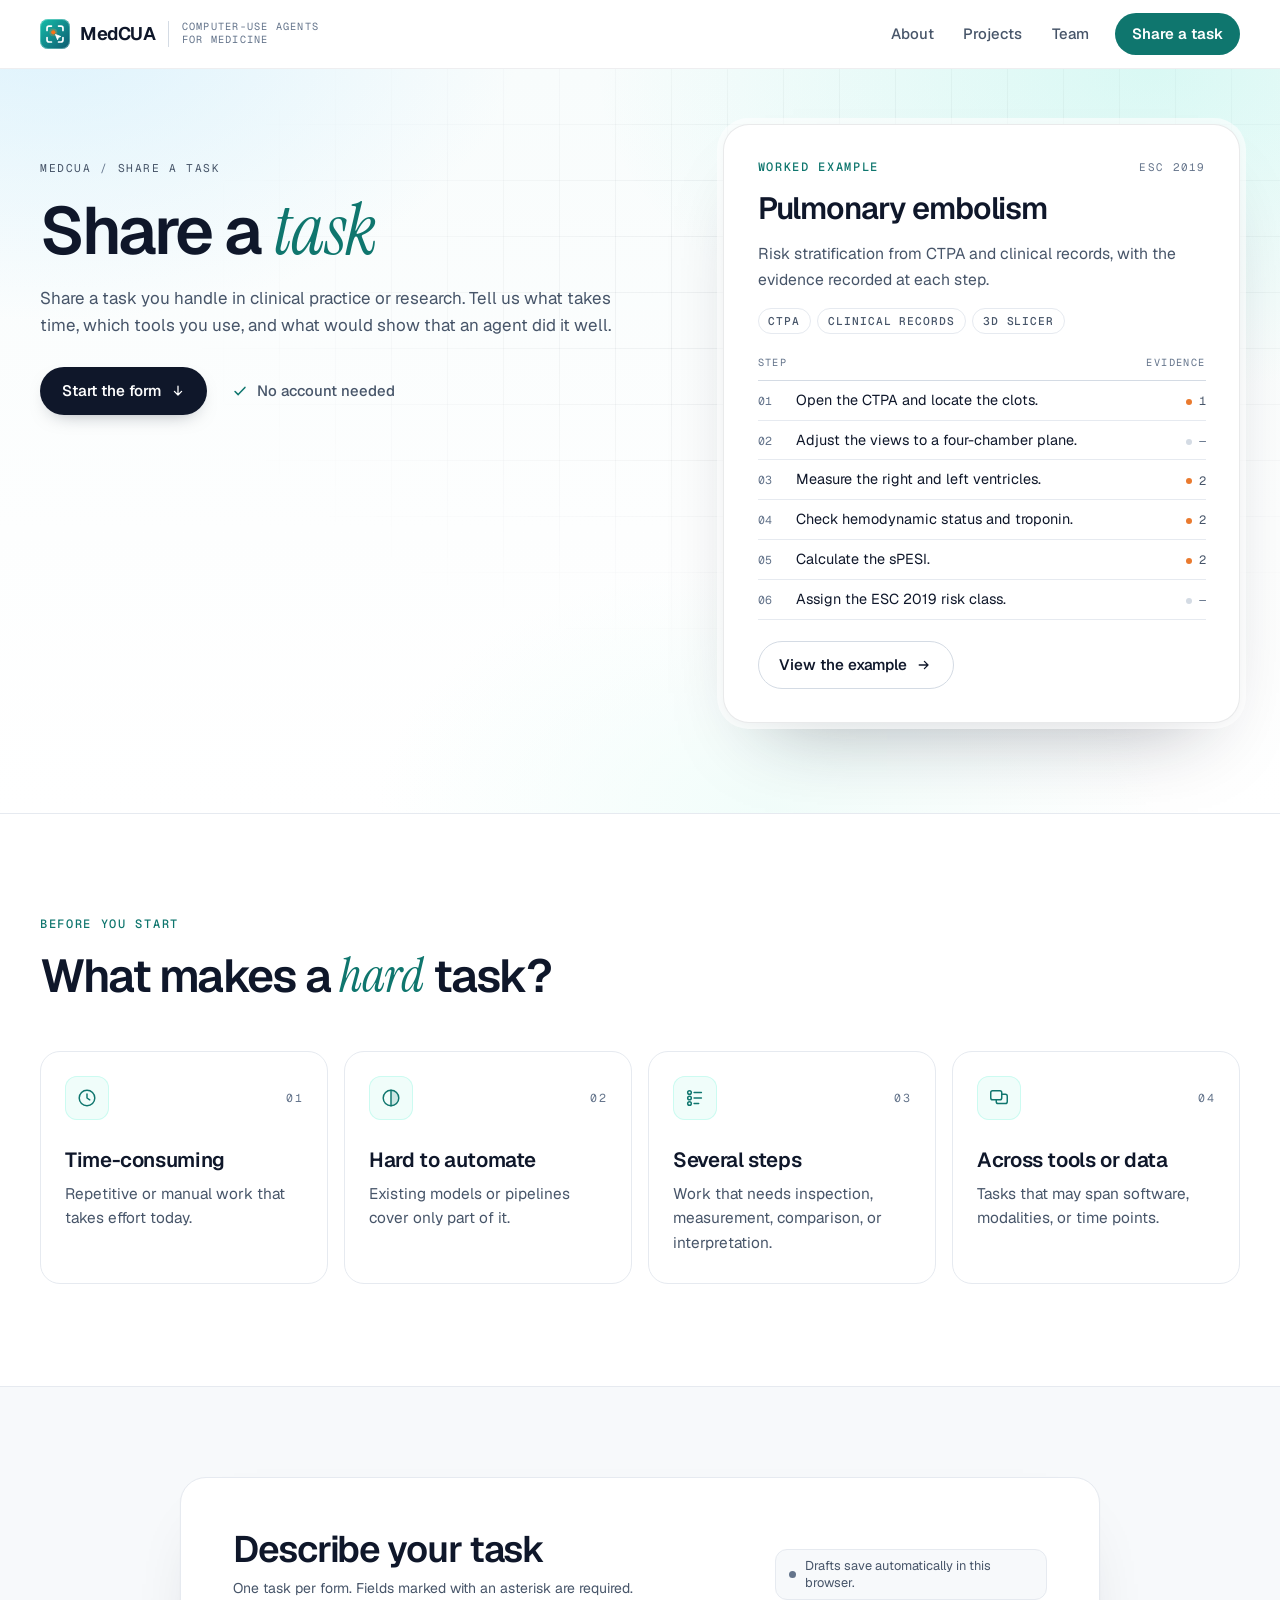
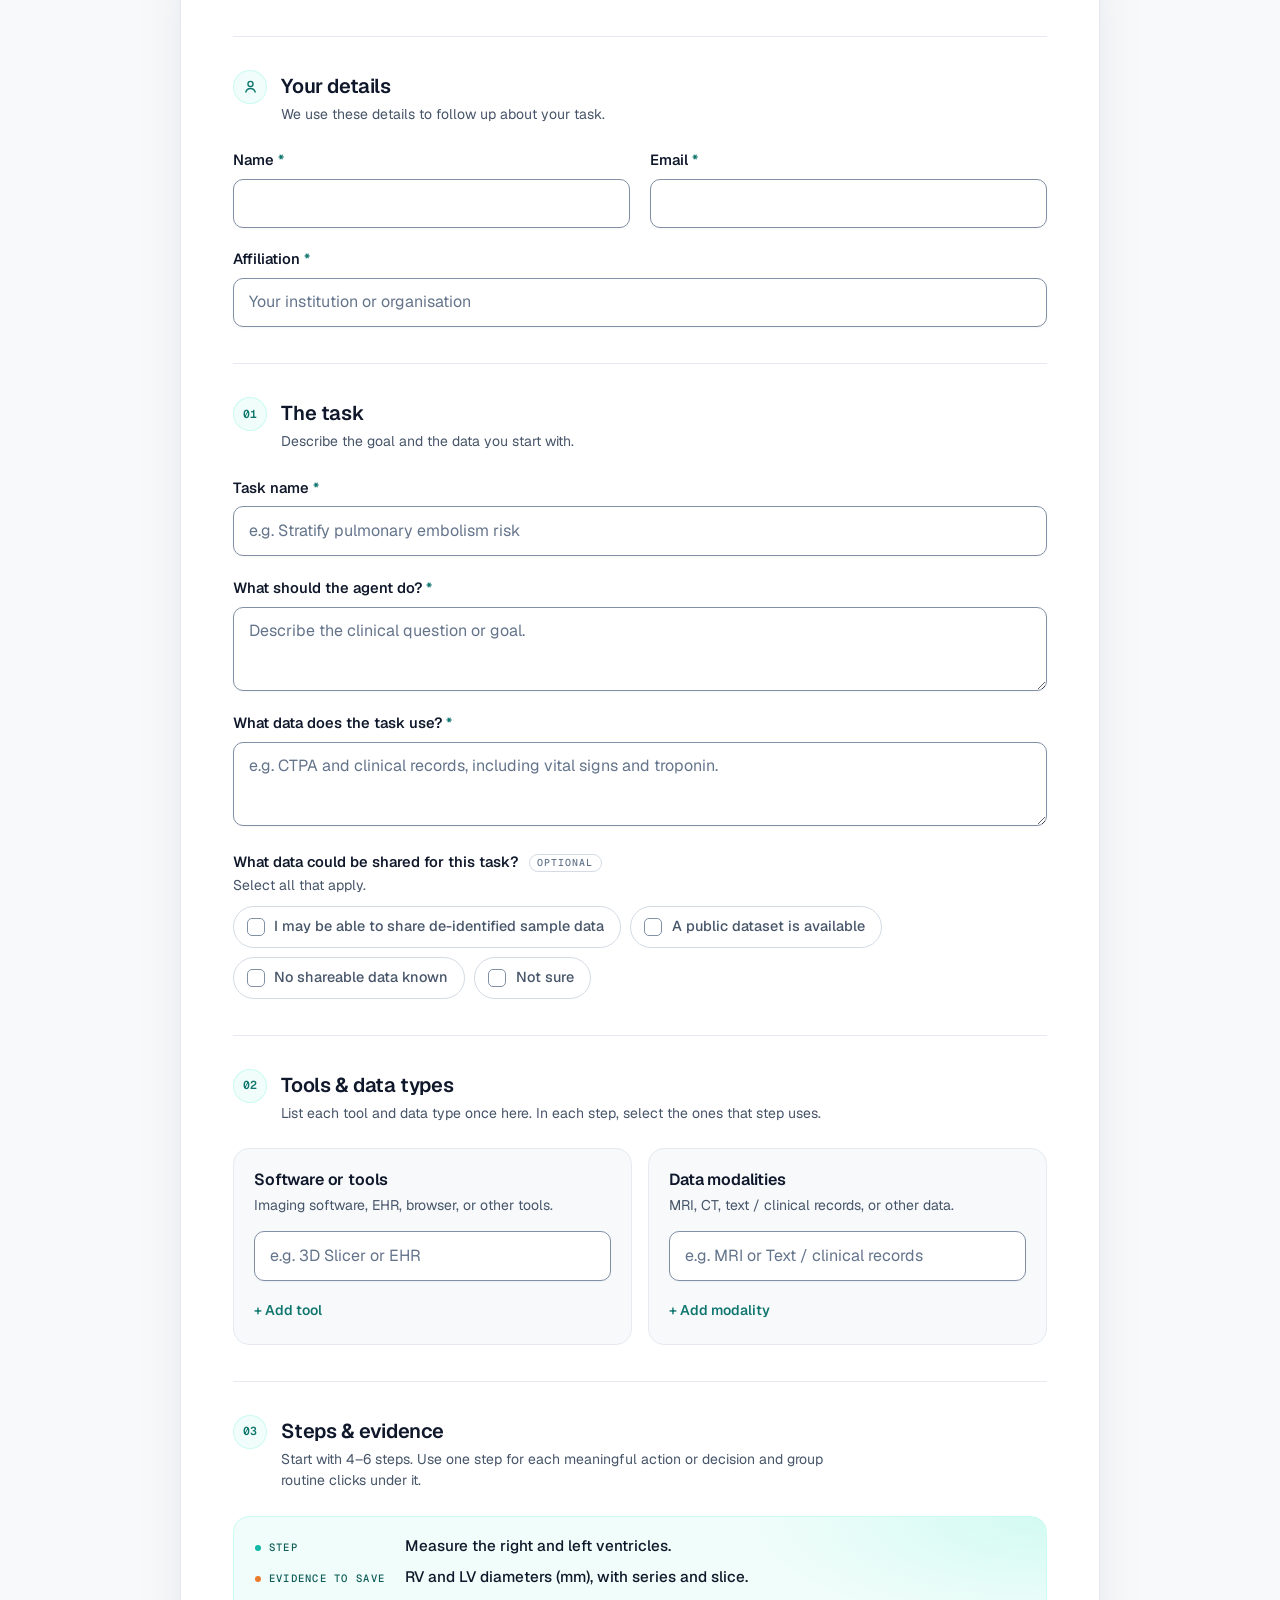
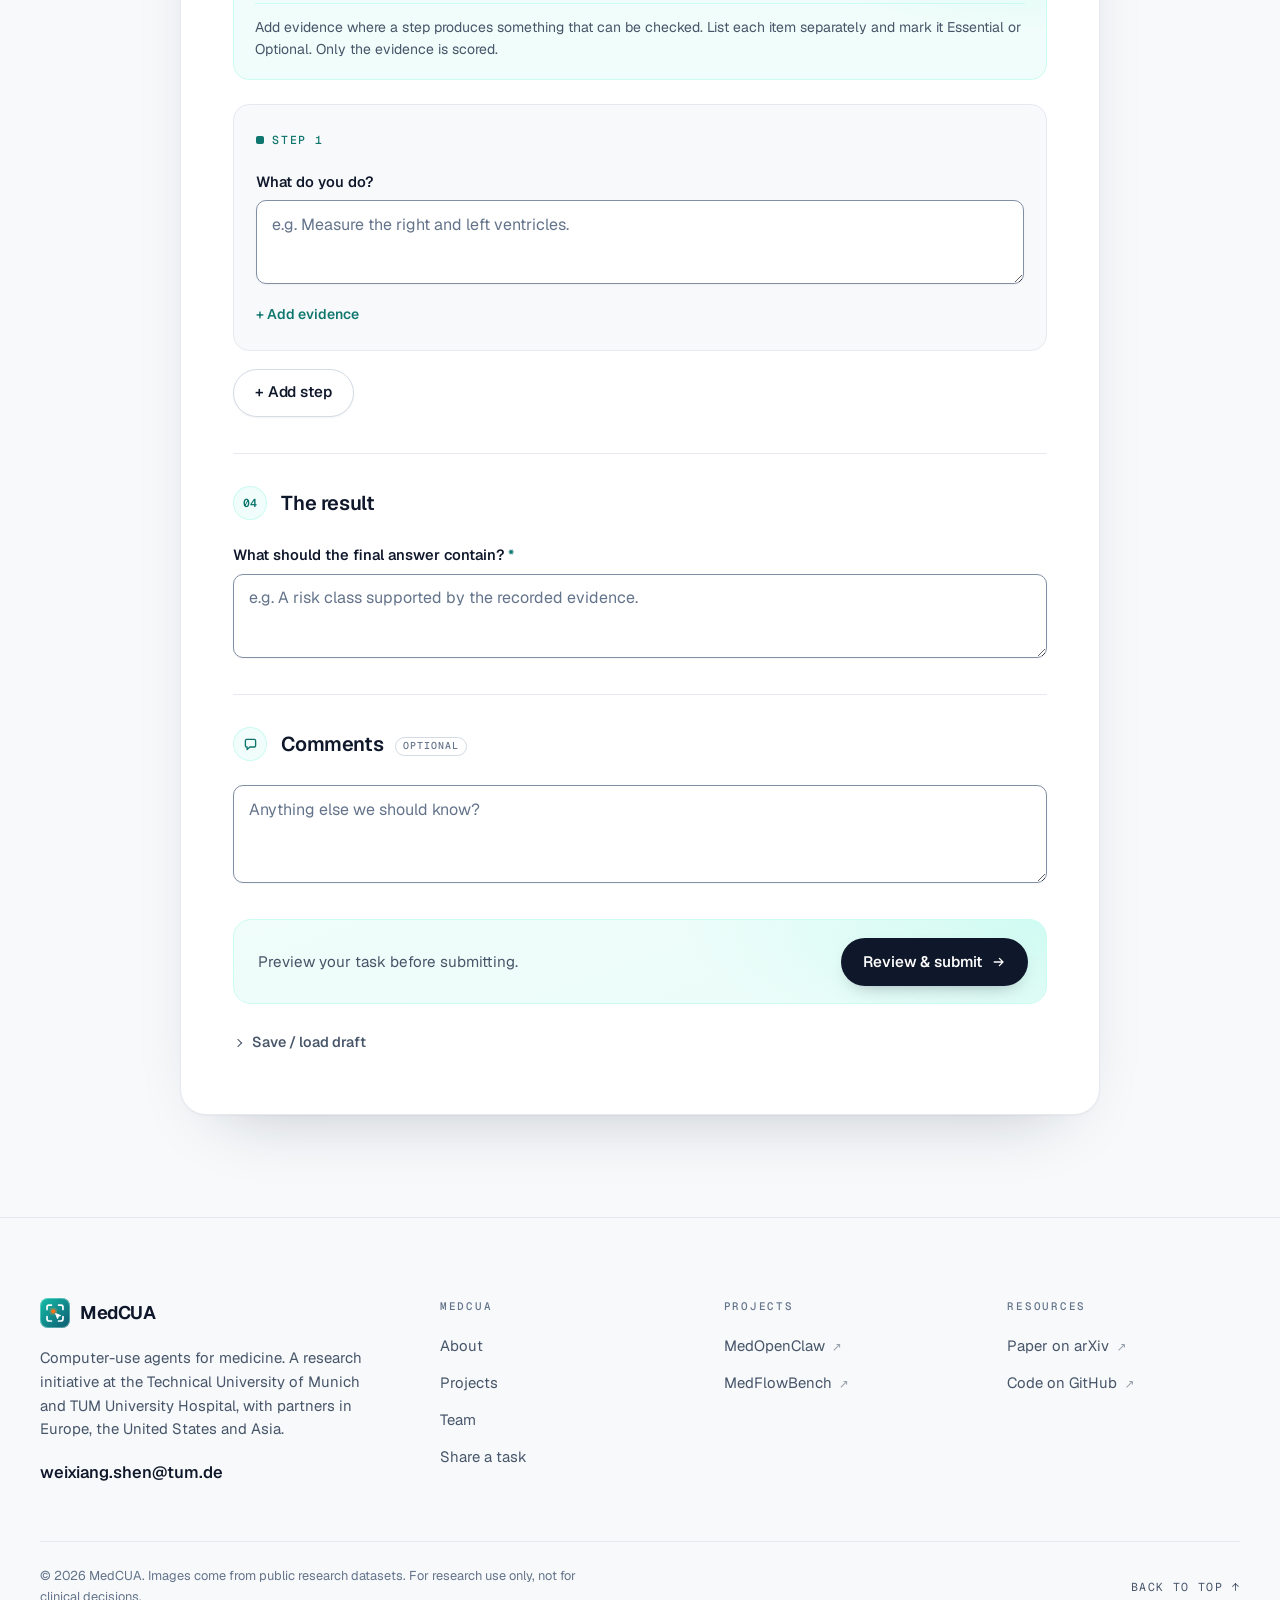
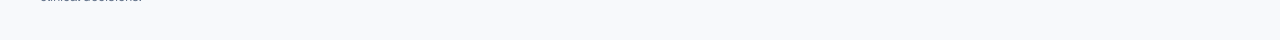
==== contribute/index.html @ 6ef6053a "Ask what makes a hard task on the share page Co-Authored-By: Claude Opus 5.5 <noreply@anthropic.com>" ====
<!doctype html>
<html lang="en">
<head>
  <meta charset="utf-8">
  <meta name="viewport" content="width=device-width, initial-scale=1, viewport-fit=cover">
  <title>Share a task · MedCUA</title>
  <meta name="description" content="Share a clinical or research task with MedCUA.">
  <meta name="theme-color" content="#ffffff">
  <link rel="canonical" href="https://jakobshen.github.io/MedCUA/contribute/">
  <meta property="og:type" content="website">
  <meta property="og:site_name" content="MedCUA">
  <meta property="og:title" content="Share a task · MedCUA">
  <meta property="og:description" content="Share a clinical or research task with MedCUA.">
  <meta property="og:url" content="https://jakobshen.github.io/MedCUA/contribute/">
  <meta property="og:image" content="https://jakobshen.github.io/MedCUA/assets/og-image.png">
  <meta property="og:image:width" content="1200">
  <meta property="og:image:height" content="630">
  <meta name="twitter:card" content="summary_large_image">
  <link rel="icon" href="../assets/mark.svg" type="image/svg+xml">
  <link rel="apple-touch-icon" href="../assets/apple-touch-icon.png">
  <link rel="preload" href="../assets/fonts/geist.woff2" as="font" type="font/woff2" crossorigin>
  <link rel="stylesheet" href="../site.css?v=9">
  <link rel="stylesheet" href="style.css?v=7">
  <script>document.documentElement.classList.add('js')</script>
  <script src="../site.js?v=9" defer></script>
</head>
<body class="page-contribute">
  <a class="skip-link" href="#main">Skip to content</a>

  <header class="site-header" data-header>
    <div class="shell header-inner">
      <a class="brand" href="../" aria-label="MedCUA home">
        <img class="brand-mark" src="../assets/mark.svg" width="30" height="30" alt="">
        <span class="brand-name">MedCUA</span>
        <span class="brand-sub">Computer-use agents<br>for medicine</span>
      </a>
      <button class="nav-toggle" type="button" aria-expanded="false" aria-controls="site-nav"><span class="nav-toggle-icon" aria-hidden="true"></span>Menu</button>
      <nav class="nav" id="site-nav" aria-label="Primary">
        <a href="../#about">About</a>
        <a href="../projects/">Projects</a>
        <a href="../team/">Team</a>
        <a class="nav-cta" href="../contribute/" aria-current="page">Share a task</a>
      </nav>
    </div>
  </header>

  <main id="main">
    <!-- Hero with the worked example -->
    <section class="page-hero" aria-labelledby="page-title">
      <div class="page-hero-bg" aria-hidden="true"></div>
      <div class="shell contribute-hero">
        <div class="page-hero-inner">
          <p class="crumbs"><a href="../">MedCUA</a><span aria-hidden="true">/</span><span>Share a task</span></p>
          <h1 class="page-title" id="page-title">Share a <em>task</em></h1>
          <p class="lead">Share a task you handle in clinical practice or research. Tell us what takes time, which tools you use, and what would show that an agent did it well.</p>
          <div class="hero-cta">
            <a class="btn btn-primary btn-down" href="#task-form">Start the form <svg viewBox="0 0 20 20" fill="none" stroke="currentColor" stroke-width="1.6" stroke-linecap="round" stroke-linejoin="round" aria-hidden="true"><path d="M10 4v11M5.5 10.5 10 15l4.5-4.5"/></svg></a>
            <p class="hero-note"><svg viewBox="0 0 20 20" fill="none" stroke="currentColor" stroke-width="1.7" stroke-linecap="round" stroke-linejoin="round" aria-hidden="true"><path d="m4.5 10.5 3.5 3.5 7.5-8"/></svg>No account needed</p>
          </div>
        </div>

        <aside class="example-bar" aria-labelledby="worked-example-heading">
          <div class="example-bar-head">
            <p class="eyebrow">Worked example</p>
            <p class="example-bar-meta">ESC 2019</p>
          </div>
          <h2 id="worked-example-heading" class="example-bar-title">Pulmonary embolism</h2>
          <p class="example-bar-copy">Risk stratification from CTPA and clinical records, with the evidence recorded at each step.</p>
          <ul class="tag-row" aria-label="Data and tools"><li class="chip">CTPA</li><li class="chip">Clinical records</li><li class="chip">3D Slicer</li></ul>
          <div class="example-preview">
            <p class="example-preview-head" aria-hidden="true"><span>Step</span><span>Evidence</span></p>
            <ol aria-label="Steps in the worked example">
              <li><span class="n" aria-hidden="true">01</span><span class="t">Open the CTPA and locate the clots.</span><span class="e"><span class="sr-only">Evidence items:</span> 1</span></li>
              <li><span class="n" aria-hidden="true">02</span><span class="t">Adjust the views to a four-chamber plane.</span><span class="e is-none"><span class="sr-only">Evidence items: none</span><span aria-hidden="true">—</span></span></li>
              <li><span class="n" aria-hidden="true">03</span><span class="t">Measure the right and left ventricles.</span><span class="e"><span class="sr-only">Evidence items:</span> 2</span></li>
              <li><span class="n" aria-hidden="true">04</span><span class="t">Check hemodynamic status and troponin.</span><span class="e"><span class="sr-only">Evidence items:</span> 2</span></li>
              <li><span class="n" aria-hidden="true">05</span><span class="t">Calculate the sPESI.</span><span class="e"><span class="sr-only">Evidence items:</span> 2</span></li>
              <li><span class="n" aria-hidden="true">06</span><span class="t">Assign the ESC 2019 risk class.</span><span class="e is-none"><span class="sr-only">Evidence items: none</span><span aria-hidden="true">—</span></span></li>
            </ol>
          </div>
          <button class="btn btn-ghost example-open" type="button" data-example="pulmonaryEmbolism" aria-haspopup="dialog" aria-controls="example-dialog">View the example <svg viewBox="0 0 20 20" fill="none" stroke="currentColor" stroke-width="1.6" stroke-linecap="round" stroke-linejoin="round" aria-hidden="true"><path d="M4 10h11M10.5 5.5 15 10l-4.5 4.5"/></svg></button>
          <p id="example-status" class="small status-message" role="status"></p>
        </aside>
      </div>
    </section>

    <!-- What makes a hard task -->
    <section class="section criteria-section" aria-labelledby="task-criteria-heading">
      <div class="shell">
        <div class="section-head">
          <p class="eyebrow" data-reveal>Before you start</p>
          <h2 class="h2" id="task-criteria-heading" data-reveal>What makes a <em>hard</em> task?</h2>
        </div>
        <ul class="criteria">
          <li class="criterion" data-reveal style="--d:0">
            <div class="criterion-top">
              <span class="criterion-icon" aria-hidden="true"><svg viewBox="0 0 24 24" fill="none" stroke="currentColor" stroke-width="1.6" stroke-linecap="round" stroke-linejoin="round"><circle cx="12" cy="12" r="8.5"/><path d="M12 7.5V12l3 2"/></svg></span>
              <span class="num" aria-hidden="true">01</span>
            </div>
            <h3 class="h3">Time-consuming</h3>
            <p>Repetitive or manual work that takes effort today.</p>
          </li>
          <li class="criterion" data-reveal style="--d:1">
            <div class="criterion-top">
              <span class="criterion-icon" aria-hidden="true"><svg viewBox="0 0 24 24" fill="none" stroke="currentColor" stroke-width="1.6" stroke-linecap="round" stroke-linejoin="round"><path d="M12 3.5a8.5 8.5 0 0 1 0 17z" fill="currentColor" fill-opacity=".16" stroke="none"/><circle cx="12" cy="12" r="8.5"/><path d="M12 3.5v17"/></svg></span>
              <span class="num" aria-hidden="true">02</span>
            </div>
            <h3 class="h3">Hard to automate</h3>
            <p>Existing models or pipelines cover only part of it.</p>
          </li>
          <li class="criterion" data-reveal style="--d:2">
            <div class="criterion-top">
              <span class="criterion-icon" aria-hidden="true"><svg viewBox="0 0 24 24" fill="none" stroke="currentColor" stroke-width="1.6" stroke-linecap="round" stroke-linejoin="round"><circle cx="6" cy="6" r="2"/><circle cx="6" cy="12" r="2"/><circle cx="6" cy="18" r="2"/><path d="M11 6h8M11 12h8M11 18h5"/></svg></span>
              <span class="num" aria-hidden="true">03</span>
            </div>
            <h3 class="h3">Several steps</h3>
            <p>Work that needs inspection, measurement, comparison, or interpretation.</p>
          </li>
          <li class="criterion" data-reveal style="--d:3">
            <div class="criterion-top">
              <span class="criterion-icon" aria-hidden="true"><svg viewBox="0 0 24 24" fill="none" stroke="currentColor" stroke-width="1.6" stroke-linecap="round" stroke-linejoin="round"><rect x="3" y="4" width="12" height="10" rx="2"/><path d="M9 14v2a2 2 0 0 0 2 2h8a2 2 0 0 0 2-2v-6a2 2 0 0 0-2-2h-4"/></svg></span>
              <span class="num" aria-hidden="true">04</span>
            </div>
            <h3 class="h3">Across tools or data</h3>
            <p>Tasks that may span software, modalities, or time points.</p>
          </li>
        </ul>
      </div>
    </section>

    <!-- Task form -->
    <div class="section section--tint form-area">
      <div class="collection-shell">
        <div id="submission-result" class="submission-result" hidden role="status"></div>
        <form id="task-form" aria-labelledby="form-heading">
          <div class="form-intro">
            <div>
              <h2 id="form-heading">Describe your task</h2>
              <p class="small muted">One task per form. Fields marked with an asterisk are required.</p>
            </div>
            <p id="save-status" class="small muted draft-status" role="status">Drafts save automatically in this browser.</p>
          </div>
          <noscript><p class="form-alert">Please enable JavaScript to add steps and evidence, save a draft, and prepare your submission, or email your task to <a class="text-link" href="mailto:weixiang.shen@tum.de">weixiang.shen@tum.de</a>.</p></noscript>

          <section class="form-section" aria-labelledby="contributor-heading">
            <div class="section-title"><span class="section-number section-icon" aria-hidden="true"><svg viewBox="0 0 20 20" fill="none" stroke="currentColor" stroke-width="1.6" stroke-linecap="round" stroke-linejoin="round"><circle cx="10" cy="7" r="3"/><path d="M4.5 16.5c.8-2.7 3-4.2 5.5-4.2s4.7 1.5 5.5 4.2"/></svg></span><div><h2 id="contributor-heading">Your details</h2><p class="small muted">We use these details to follow up about your task.</p></div></div>
            <div class="contact-grid contributor-grid">
              <label class="field"><span>Name <span class="required-marker" aria-hidden="true">*</span></span><input name="contactName" required autocomplete="name"></label>
              <label class="field"><span>Email <span class="required-marker" aria-hidden="true">*</span></span><input name="email" type="email" required autocomplete="email"></label>
              <label class="field affiliation-field"><span>Affiliation <span class="required-marker" aria-hidden="true">*</span></span><input name="affiliation" required autocomplete="organization" placeholder="Your institution or organisation"></label>
            </div>
          </section>
          <div hidden aria-hidden="true"><label>Website<input name="website" tabindex="-1" autocomplete="off"></label></div>

          <section class="form-section" aria-labelledby="task-heading">
            <div class="section-title"><span class="section-number" aria-hidden="true">01</span><div><h2 id="task-heading">The task</h2><p class="small muted">Describe the goal and the data you start with.</p></div></div>
            <div class="field-stack">
              <label class="field"><span>Task name <span class="required-marker" aria-hidden="true">*</span></span><input name="taskName" required autocomplete="off" placeholder="e.g. Stratify pulmonary embolism risk"></label>
              <label class="field"><span>What should the agent do? <span class="required-marker" aria-hidden="true">*</span></span><textarea name="goal" required rows="2" placeholder="Describe the clinical question or goal."></textarea></label>
              <label class="field"><span>What data does the task use? <span class="required-marker" aria-hidden="true">*</span></span><textarea name="dataDescription" required rows="2" placeholder="e.g. CTPA and clinical records, including vital signs and troponin."></textarea></label>
              <fieldset class="data-availability" aria-describedby="data-availability-hint">
                <legend>What data could be shared for this task? <span class="optional">optional</span></legend>
                <p id="data-availability-hint" class="small muted">Select all that apply.</p>
                <div id="data-availability-options" class="choice-list"></div>
                <p id="data-sharing-note" class="small muted" hidden>We can follow up about how to share it. Please leave patient details out of this form.</p>
                <label class="field" id="public-dataset-field" hidden><span>Public dataset URL <span class="required-marker" aria-hidden="true">*</span></span><input name="publicDatasetUrl" type="url" placeholder="https://…" autocomplete="off" disabled></label>
              </fieldset>
            </div>
          </section>

          <section class="form-section" aria-labelledby="tools-heading">
            <div class="section-title"><span class="section-number" aria-hidden="true">02</span><div><h2 id="tools-heading">Tools &amp; data types</h2><p class="small muted">List each tool and data type once here. In each step, select the ones that step uses.</p></div></div>
            <div class="setup-grid">
              <div class="setup-column"><h3>Software or tools</h3><p class="small muted">Imaging software, EHR, browser, or other tools.</p><div id="tools-list" class="item-list"></div><button type="button" class="button-text add-control" data-action="add-tool">+ Add tool</button></div>
              <div class="setup-column"><h3>Data modalities</h3><p class="small muted">MRI, CT, text / clinical records, or other data.</p><div id="modalities-list" class="item-list"></div><button type="button" class="button-text add-control" data-action="add-modality">+ Add modality</button></div>
            </div>
          </section>

          <section class="form-section" aria-labelledby="steps-heading">
            <div class="section-title"><span class="section-number" aria-hidden="true">03</span><div><h2 id="steps-heading">Steps &amp; evidence</h2><p class="small muted">Start with 4–6 steps. Use one step for each meaningful action or decision and group routine clicks under it.</p></div></div>
            <div class="evidence-guide">
              <dl><dt>Step</dt><dd>Measure the right and left ventricles.</dd><dt>Evidence to save</dt><dd>RV and LV diameters (mm), with series and slice.</dd></dl>
              <p class="small muted">Add evidence where a step produces something that can be checked. List each item separately and mark it Essential or Optional. Only the evidence is scored.</p>
            </div>
            <div id="steps-list" class="step-list"></div>
            <button type="button" class="button button-secondary add-step" data-action="add-step">+ Add step</button>
          </section>

          <section class="form-section" aria-labelledby="result-heading">
            <div class="section-title"><span class="section-number" aria-hidden="true">04</span><div><h2 id="result-heading">The result</h2></div></div>
            <div class="field-stack">
              <label class="field"><span>What should the final answer contain? <span class="required-marker" aria-hidden="true">*</span></span><textarea name="expectedResult" required rows="2" placeholder="e.g. A risk class supported by the recorded evidence."></textarea></label>
            </div>
          </section>

          <section class="form-section" aria-labelledby="comments-heading">
            <div class="section-title"><span class="section-number section-icon" aria-hidden="true"><svg viewBox="0 0 20 20" fill="none" stroke="currentColor" stroke-width="1.6" stroke-linecap="round" stroke-linejoin="round"><path d="M5.5 4h9A1.5 1.5 0 0 1 16 5.5v6a1.5 1.5 0 0 1-1.5 1.5H9.2L6 15.8V13h-.5A1.5 1.5 0 0 1 4 11.5v-6A1.5 1.5 0 0 1 5.5 4z"/></svg></span><div><h2 id="comments-heading">Comments <span class="optional">optional</span></h2></div></div>
            <div class="field"><textarea name="comments" aria-labelledby="comments-heading" rows="3" placeholder="Anything else we should know?"></textarea></div>
          </section>

          <div class="form-finish">
            <p class="small muted">Preview your task before submitting.</p>
            <button id="review-button" class="button" type="submit">Review &amp; submit <svg viewBox="0 0 20 20" fill="none" stroke="currentColor" stroke-width="1.6" stroke-linecap="round" stroke-linejoin="round" aria-hidden="true"><path d="M4 10h11M10.5 5.5 15 10l-4.5 4.5"/></svg></button>
          </div>
          <p id="form-status" class="small status-message" role="status" aria-live="polite"></p>
          <details class="draft-tools"><summary>Save / load draft</summary><div class="draft-actions"><button type="button" class="button button-secondary button-compact" data-action="download-json">Download draft</button><button type="button" class="button button-secondary button-compact" data-action="import-draft">Load draft</button><button type="button" class="button button-secondary button-compact" data-action="copy-summary">Copy summary</button><button type="button" class="button button-secondary button-compact" data-action="print">Print / save PDF</button><input type="file" id="draft-file" accept="application/json,.json" hidden></div><p class="small muted">Downloads include your task, steps, evidence and the Essential or Optional mark on each evidence item.</p></details>
        </form>
      </div>
    </div>
  </main>

  <dialog id="example-dialog" aria-labelledby="example-dialog-title"><div id="example-content"></div></dialog>
  <dialog id="review-dialog" aria-labelledby="review-title">
    <div class="review-heading"><div><p class="eyebrow">Your submission</p><h2 id="review-title">Review your task</h2></div><button type="button" class="button-text close-dialog" data-action="close-review" aria-label="Close review">×</button></div>
    <div id="review-content"></div>
    <div class="review-actions"><button id="submit-task" class="button" type="button">Submit task</button><a id="send-email" class="button button-secondary" href="mailto:weixiang.shen@tum.de">Send by email instead</a><button id="review-copy" type="button" class="button button-secondary">Copy summary</button><button id="review-download" type="button" class="button button-secondary">Download draft</button></div>
    <p id="delivery-note" class="small muted">Your task will be sent to the MedCUA team at <a class="text-link" href="mailto:weixiang.shen@tum.de">weixiang.shen@tum.de</a>.</p>
    <p id="privacy-note" class="small muted">Describe the task without including patient-identifiable information. Submissions are delivered through <a class="text-link" href="https://formspree.io/" target="_blank" rel="noopener noreferrer">Formspree</a>.</p>
    <p id="send-status" class="small status-message" role="status" aria-live="polite"></p>
  </dialog>

  <footer class="site-footer">
    <div class="shell footer-top">
      <div class="footer-brand">
        <a class="brand" href="../" aria-label="MedCUA home"><img class="brand-mark" src="../assets/mark.svg" width="30" height="30" alt=""><span class="brand-name">MedCUA</span></a>
        <p>Computer-use agents for medicine. A research initiative at the Technical University of Munich and TUM University Hospital, with partners in Europe, the United States and Asia.</p>
        <a class="footer-mail" href="mailto:weixiang.shen@tum.de">weixiang.shen@tum.de</a>
      </div>
      <nav class="footer-col" aria-labelledby="f-initiative">
        <h2 id="f-initiative">MedCUA</h2>
        <ul>
          <li><a href="../#about">About</a></li>
          <li><a href="../projects/">Projects</a></li>
          <li><a href="../team/">Team</a></li>
          <li><a href="../contribute/">Share a task</a></li>
        </ul>
      </nav>
      <nav class="footer-col" aria-labelledby="f-projects">
        <h2 id="f-projects">Projects</h2>
        <ul>
          <li><a href="https://jakobshen.github.io/MedOpenClaw/">MedOpenClaw <span class="ext" aria-hidden="true">↗</span></a></li>
          <li><a href="https://jakobshen.github.io/MedOpenClaw/medflowbench/">MedFlowBench <span class="ext" aria-hidden="true">↗</span></a></li>
        </ul>
      </nav>
      <nav class="footer-col" aria-labelledby="f-resources">
        <h2 id="f-resources">Resources</h2>
        <ul>
          <li><a href="https://arxiv.org/abs/2603.24649">Paper on arXiv <span class="ext" aria-hidden="true">↗</span></a></li>
          <li><a href="https://github.com/jakobshen/MedOpenClaw">Code on GitHub <span class="ext" aria-hidden="true">↗</span></a></li>
        </ul>
      </nav>
    </div>
    <div class="shell footer-bottom">
      <p>© <span data-year>2026</span> MedCUA. Images come from public research datasets. For research use only, not for clinical decisions.</p>
      <a class="to-top" href="#main">Back to top <span aria-hidden="true">↑</span></a>
    </div>
  </footer>
  <script type="module" src="./form.js?v=4"></script>
</body>
</html>
---- site.css ----
/* ==========================================================================
   MedCUA — design system (light)
   Self-hosted type: Geist, Geist Mono, Instrument Serif (SIL OFL 1.1).
   Palette: neutral slate ink on white, a fresh teal accent (--accent-*),
   and an orange "evidence" signal. The --navy-* and --blue-* names are
   legacy aliases of the ink and accent scales.
   ========================================================================== */

@font-face {
  font-family: "Geist";
  src: url("assets/fonts/geist.woff2") format("woff2");
  font-weight: 100 900;
  font-style: normal;
  font-display: swap;
}
@font-face {
  font-family: "Geist Mono";
  src: url("assets/fonts/geist-mono.woff2") format("woff2");
  font-weight: 100 900;
  font-style: normal;
  font-display: swap;
}
@font-face {
  font-family: "Instrument Serif";
  src: url("assets/fonts/instrument-serif-italic.woff2") format("woff2");
  font-weight: 400;
  font-style: italic;
  font-display: swap;
}
@font-face {
  font-family: "Instrument Serif";
  src: url("assets/fonts/instrument-serif.woff2") format("woff2");
  font-weight: 400;
  font-style: normal;
  font-display: swap;
}

:root {
  color-scheme: light;

  --font-sans: "Geist", ui-sans-serif, system-ui, -apple-system, "Segoe UI", Roboto, "Helvetica Neue", Arial, sans-serif;
  --font-mono: "Geist Mono", ui-monospace, "SF Mono", Menlo, Consolas, monospace;
  --font-serif: "Instrument Serif", "Iowan Old Style", Georgia, serif;

  /* Neutral ink (slate) */
  --ink: #0f172a;
  --ink-2: #475569;
  --ink-3: #64748b;
  --line: #e6eaf0;
  --line-2: #d4dbe4;
  --paper: #ffffff;
  --paper-2: #f7f9fb;
  --paper-3: #eef2f5;

  /* Fresh accent (teal), text-safe from 700 up */
  --accent-50: #f0fdfa;
  --accent-100: #ccfbf1;
  --accent-200: #99f6e4;
  --accent-300: #5eead4;
  --accent-400: #2dd4bf;
  --accent-500: #14b8a6;
  --accent-600: #0d9488;
  --accent-700: #0f766e;
  --accent-800: #115e59;
  --sky: #0891b2;

  /* Legacy names kept so every page stylesheet follows the palette */
  --navy-950: #020617;
  --navy-900: var(--ink);
  --navy-800: #1e293b;
  --blue-700: var(--accent-800);
  --blue-600: var(--accent-700);
  --blue-500: var(--accent-500);
  --blue-400: var(--accent-400);
  --blue-300: var(--accent-300);
  --blue-200: var(--accent-200);
  --blue-100: var(--accent-100);
  --blue-50: var(--accent-50);
  --signal: #ea7a2e;
  --signal-ink: #b4520e;
  --signal-soft: #fff1e6;
  --ok: #15803d;

  /* Aliases used by the contribution form stylesheet */
  --muted: var(--ink-2);
  --accent: var(--blue-600);
  --deep: var(--navy-900);
  --tint: var(--blue-50);
  --font-display: var(--font-sans);

  --radius-sm: 8px;
  --radius: 14px;
  --radius-lg: 20px;
  --radius-xl: 26px;
  --shadow-sm: 0 1px 2px rgba(15, 23, 42, .06);
  --shadow: 0 1px 2px rgba(15, 23, 42, .04), 0 16px 36px -18px rgba(15, 23, 42, .2);
  --shadow-lg: 0 2px 6px rgba(15, 23, 42, .05), 0 40px 80px -36px rgba(15, 23, 42, .38);

  --shell: 1240px;
  --gutter: clamp(20px, 4vw, 40px);
  --section-y: clamp(88px, 10vw, 140px);
  --header-h: 68px;
  --ease: cubic-bezier(.2, .7, .2, 1);
}

/* ---------- Base ---------- */
*, *::before, *::after { box-sizing: border-box; }
html { -webkit-text-size-adjust: 100%; scroll-behavior: smooth; scroll-padding-top: calc(var(--header-h) + 16px); }
body {
  margin: 0;
  background: var(--paper);
  color: var(--ink);
  font-family: var(--font-sans);
  font-size: 1.03125rem;
  line-height: 1.62;
  -webkit-font-smoothing: antialiased;
  -moz-osx-font-smoothing: grayscale;
  text-rendering: optimizeLegibility;
}
img, video, svg { display: block; max-width: 100%; }
img, video { height: auto; }
a { color: var(--blue-600); text-decoration-thickness: 1px; text-underline-offset: .22em; }
a:hover { color: var(--blue-700); }
h1, h2, h3, h4, p, figure, blockquote, dl, dd, ol, ul { margin: 0; }
ol, ul { padding: 0; }
button, input, textarea, select { font: inherit; color: inherit; }
:focus-visible { outline: 2px solid var(--blue-600); outline-offset: 3px; border-radius: 4px; }
::selection { background: var(--blue-100); color: var(--ink); }
[hidden] { display: none !important; }
.sr-only { position: absolute; width: 1px; height: 1px; padding: 0; margin: -1px; overflow: hidden; clip-path: inset(50%); white-space: nowrap; border: 0; }

.shell { width: min(var(--shell), 100% - 2 * var(--gutter)); margin-inline: auto; }

.skip-link {
  position: absolute; z-index: 100; top: 12px; left: 12px;
  padding: 10px 14px; border-radius: 10px;
  background: var(--navy-900); color: #fff; font-weight: 600; text-decoration: none;
  transform: translateY(-160%); transition: transform .2s var(--ease);
}
.skip-link:focus { transform: none; color: #fff; }

/* ---------- Type ---------- */
.eyebrow {
  display: inline-flex; align-items: center; gap: .6rem;
  font-family: var(--font-mono); font-size: .75rem; font-weight: 500;
  letter-spacing: .14em; text-transform: uppercase; line-height: 1.4;
  color: var(--blue-600);
}
.eyebrow .num { color: var(--ink-3); }
.pulse {
  position: relative; width: 7px; height: 7px; border-radius: 50%; background: var(--signal); flex: none;
  box-shadow: 0 0 0 0 rgba(227, 114, 34, .5); animation: pulse 2.4s var(--ease) infinite;
}
@keyframes pulse { 0% { box-shadow: 0 0 0 0 rgba(227, 114, 34, .45); } 70%, 100% { box-shadow: 0 0 0 9px rgba(227, 114, 34, 0); } }

.display {
  color: var(--navy-900);
  font-size: clamp(2.85rem, 6vw, 5.6rem);
  line-height: .98; letter-spacing: -.045em; font-weight: 600;
  text-wrap: balance;
}
.display em, .h2 em, .statement em, .page-title em {
  font-family: var(--font-serif); font-style: italic; font-weight: 400;
  letter-spacing: -.01em; font-size: 1.06em; line-height: .9;
}
.display em {
  background: linear-gradient(100deg, #0f766e 0%, #0d9488 45%, #0891b2 100%);
  -webkit-background-clip: text; background-clip: text; color: transparent;
  padding-right: .06em;
}
.h2 em, .page-title em { color: var(--blue-600); }
.statement em { color: var(--blue-600); }
.h2 {
  color: var(--navy-900);
  font-size: clamp(2.05rem, 3.6vw, 3.2rem);
  line-height: 1.05; letter-spacing: -.038em; font-weight: 600;
  text-wrap: balance;
}
.h3 { color: var(--navy-900); font-size: 1.28rem; line-height: 1.28; letter-spacing: -.018em; font-weight: 600; }
.statement {
  color: var(--navy-900);
  font-size: clamp(1.55rem, 2.7vw, 2.4rem);
  line-height: 1.2; letter-spacing: -.028em; font-weight: 500;
  text-wrap: pretty;
}
.statement .soft { color: var(--ink-3); }
.lead { font-size: clamp(1.06rem, 1.3vw, 1.2rem); line-height: 1.62; color: var(--ink-2); text-wrap: pretty; }
.small { font-size: .875rem; line-height: 1.55; }
.mono { font-family: var(--font-mono); }
.muted { color: var(--ink-2); }

/* ---------- Buttons, links, chips ---------- */
.btn {
  --btn-bg: var(--navy-900); --btn-fg: #fff; --btn-line: transparent;
  display: inline-flex; align-items: center; justify-content: center; gap: .55rem;
  min-height: 48px; padding: .7rem 1.3rem; border-radius: 999px;
  border: 1px solid var(--btn-line); background: var(--btn-bg); color: var(--btn-fg);
  font-size: .95rem; font-weight: 550; line-height: 1.2; letter-spacing: -.005em;
  text-decoration: none; white-space: nowrap; cursor: pointer;
  transition: background-color .2s var(--ease), color .2s var(--ease), border-color .2s var(--ease), transform .2s var(--ease), box-shadow .2s var(--ease);
}
.btn:hover { color: var(--btn-fg); transform: translateY(-1px); }
.btn svg { width: 16px; height: 16px; flex: none; transition: transform .2s var(--ease); }
.btn:hover svg { transform: translateX(2px); }
.btn-primary { --btn-bg: var(--ink); box-shadow: 0 8px 20px -12px rgba(15, 23, 42, .5); }
.btn-primary:hover { --btn-bg: var(--accent-700); }
.btn-blue { --btn-bg: var(--blue-600); box-shadow: 0 8px 20px -10px rgba(13, 148, 136, .6); }
.btn-blue:hover { --btn-bg: var(--blue-700); }
.btn-ghost { --btn-bg: rgba(255, 255, 255, .7); --btn-fg: var(--ink); --btn-line: var(--line-2); }
.btn-ghost:hover { --btn-bg: #fff; --btn-fg: var(--ink); --btn-line: var(--blue-400); }
.btn-sm { min-height: 38px; padding: .45rem .95rem; font-size: .875rem; }

.link-arrow {
  display: inline-flex; align-items: center; gap: .4rem;
  font-weight: 560; text-decoration: none; color: var(--blue-600);
}
.link-arrow svg { width: 15px; height: 15px; transition: transform .2s var(--ease); }
.link-arrow:hover svg { transform: translateX(2px); }

.chip {
  display: inline-flex; align-items: center; gap: .4rem;
  padding: .28rem .62rem; border-radius: 999px; border: 1px solid var(--line);
  background: var(--paper); color: var(--ink-2);
  font-family: var(--font-mono); font-size: .7rem; font-weight: 500; letter-spacing: .08em; text-transform: uppercase; line-height: 1.3;
}
.chip-dot { width: 6px; height: 6px; border-radius: 50%; background: var(--blue-500); }
.chip--signal .chip-dot { background: var(--signal); }
.chip--blue { background: var(--blue-50); border-color: var(--blue-100); color: var(--blue-700); }

/* ---------- Header ---------- */
.site-header {
  position: sticky; top: 0; z-index: 50;
  background: rgba(255, 255, 255, .82);
  -webkit-backdrop-filter: saturate(180%) blur(16px);
  backdrop-filter: saturate(180%) blur(16px);
  border-bottom: 1px solid rgba(15, 23, 42, .07);
  transition: box-shadow .25s var(--ease), background-color .25s var(--ease);
}
.site-header.is-scrolled { background: rgba(255, 255, 255, .92); box-shadow: 0 8px 24px -18px rgba(15, 23, 42, .35); }
.header-inner { display: flex; align-items: center; gap: 2rem; min-height: var(--header-h); }
.brand { display: inline-flex; align-items: center; gap: .65rem; color: var(--navy-900); text-decoration: none; flex: none; }
.brand:hover { color: var(--navy-900); }
.brand-mark { width: 30px; height: 30px; flex: none; }
.brand-name { font-size: 1.14rem; font-weight: 650; letter-spacing: -.03em; line-height: 1; }
.brand-sub {
  display: inline-block; margin-left: .15rem; padding-left: .8rem; border-left: 1px solid var(--line-2);
  font-family: var(--font-mono); font-size: .64rem; letter-spacing: .12em; text-transform: uppercase; color: var(--ink-3); line-height: 1.25;
}
.nav { display: flex; align-items: center; gap: .25rem; margin-left: auto; }
.nav a {
  position: relative; padding: .5rem .8rem; border-radius: 999px;
  color: var(--ink-2); font-size: .93rem; font-weight: 500; text-decoration: none;
  transition: color .2s var(--ease), background-color .2s var(--ease);
}
.nav a:hover { color: var(--ink); background: var(--paper-2); }
.nav a[aria-current="page"] { color: var(--navy-900); font-weight: 600; }
.nav a[aria-current="page"]::after {
  content: ""; position: absolute; left: .8rem; right: .8rem; bottom: .15rem; height: 2px; border-radius: 2px; background: var(--blue-600);
}
.nav .nav-cta { margin-left: .6rem; padding: .55rem 1.05rem; background: var(--navy-900); color: #fff; font-weight: 600; }
.nav .nav-cta:hover { background: var(--blue-600); color: #fff; }
.nav .nav-cta[aria-current="page"] { color: #fff; background: var(--blue-600); }
.nav .nav-cta[aria-current="page"]::after { display: none; }
.nav-toggle {
  display: none; margin-left: auto; align-items: center; justify-content: center; gap: .5rem;
  height: 40px; padding: 0 .9rem; border-radius: 999px; border: 1px solid var(--line-2);
  background: #fff; color: var(--ink); font-size: .88rem; font-weight: 550; cursor: pointer;
}
.nav-toggle-icon { position: relative; width: 16px; height: 10px; }
.nav-toggle-icon::before, .nav-toggle-icon::after {
  content: ""; position: absolute; left: 0; right: 0; height: 1.5px; background: currentColor; border-radius: 2px;
  transition: transform .25s var(--ease), top .25s var(--ease);
}
.nav-toggle-icon::before { top: 1px; }
.nav-toggle-icon::after { top: 7.5px; }
.nav-toggle[aria-expanded="true"] .nav-toggle-icon::before { top: 4.5px; transform: rotate(45deg); }
.nav-toggle[aria-expanded="true"] .nav-toggle-icon::after { top: 4.5px; transform: rotate(-45deg); }

/* ---------- Sections ---------- */
.section { position: relative; padding-block: var(--section-y); }
.section--tint { background: var(--paper-2); }
.section--line { border-top: 1px solid var(--line); }
.section-head { display: grid; gap: 1.15rem; max-width: 780px; margin-bottom: clamp(2.75rem, 5vw, 4.25rem); }
.section-head.center { margin-inline: auto; text-align: center; justify-items: center; }
.section-head .lead { max-width: 62ch; }
.section-head-row { display: flex; align-items: end; justify-content: space-between; gap: 2rem; margin-bottom: clamp(2.75rem, 5vw, 4.25rem); }
.section-head-row .section-head { margin-bottom: 0; }

/* Soft sky backdrop shared by the home hero and inner page heroes */
.hero, .page-hero {
  position: relative; overflow: hidden; isolation: isolate;
  background:
    radial-gradient(900px 520px at 90% 0%, rgba(94, 234, 212, .20), transparent 62%),
    radial-gradient(760px 480px at 4% -6%, rgba(186, 230, 253, .42), transparent 62%),
    radial-gradient(560px 360px at 60% 100%, rgba(240, 253, 250, .9), transparent 70%),
    linear-gradient(180deg, #f8fcfc 0%, #fdfefe 62%, #ffffff 100%);
  border-bottom: 1px solid var(--line);
}
.hero-bg, .page-hero-bg {
  position: absolute; inset: 0; z-index: -1; pointer-events: none;
  background-image:
    linear-gradient(rgba(15, 23, 42, .05) 1px, transparent 1px),
    linear-gradient(90deg, rgba(15, 23, 42, .05) 1px, transparent 1px);
  background-size: 56px 56px;
  background-position: -1px -1px;
  -webkit-mask-image: radial-gradient(ellipse 75% 70% at 70% 30%, #000 25%, transparent 75%);
  mask-image: radial-gradient(ellipse 75% 70% at 70% 30%, #000 25%, transparent 75%);
}

/* ---------- Home hero ---------- */
.hero-grid {
  display: grid; grid-template-columns: minmax(0, 1fr) minmax(0, 1fr);
  align-items: center; gap: clamp(2rem, 5vw, 5rem);
  padding-block: clamp(3rem, 6.5vw, 6rem) clamp(4.5rem, 8vw, 7rem);
}
.hero-copy { position: relative; z-index: 2; display: grid; gap: 1.55rem; justify-items: start; }
.hero-pill {
  display: inline-flex; align-items: center; gap: .65rem; max-width: 100%;
  padding: .3rem .85rem .3rem .3rem; border-radius: 999px;
  background: rgba(255, 255, 255, .85); border: 1px solid rgba(13, 148, 136, .18);
  box-shadow: 0 1px 2px rgba(15, 23, 42, .05);
  color: var(--ink-2); font-size: .86rem; font-weight: 500; text-decoration: none;
  transition: border-color .2s var(--ease), color .2s var(--ease);
}
.hero-pill:hover { border-color: rgba(13, 148, 136, .45); color: var(--ink); }
.hero-pill-tag {
  flex: none; padding: .22rem .6rem; border-radius: 999px; background: var(--blue-600); color: #fff;
  font-family: var(--font-mono); font-size: .62rem; letter-spacing: .12em; text-transform: uppercase;
}
.hero-pill-text { overflow: hidden; text-overflow: ellipsis; white-space: nowrap; }
.hero-pill svg { width: 14px; height: 14px; flex: none; color: var(--blue-600); transition: transform .2s var(--ease); }
.hero-pill:hover svg { transform: translateX(2px); }
.hero-lead { max-width: 35rem; font-size: clamp(1.06rem, 1.3vw, 1.2rem); line-height: 1.62; color: var(--ink-2); }
.hero-actions { display: flex; flex-wrap: wrap; gap: .75rem; margin-top: .3rem; }

.hero-visual { position: relative; margin: 0; }
.hero-stage { position: relative; width: 100%; max-width: 600px; margin-left: auto; }
.hero-stage::before {
  content: ""; position: absolute; inset: 8% -6% -8% 6%; z-index: -1; border-radius: 40px;
  background: radial-gradient(closest-side, rgba(20, 184, 166, .18), transparent);
  filter: blur(24px);
}
.viewer {
  position: relative; overflow: hidden; border-radius: 18px; background: #fff;
  border: 1px solid rgba(15, 23, 42, .1);
  box-shadow: 0 0 0 6px rgba(255, 255, 255, .7), 0 2px 4px rgba(15, 23, 42, .05), 0 40px 80px -34px rgba(15, 23, 42, .45);
}
.viewer-bar {
  display: flex; align-items: center; gap: 7px; height: 38px; padding: 0 14px;
  background: linear-gradient(180deg, #fbfcfe, #f3f6fa); border-bottom: 1px solid var(--line);
}
.viewer-bar i { width: 10px; height: 10px; border-radius: 50%; background: #d7dfe8; flex: none; }
.viewer-title { margin-left: 8px; font-family: var(--font-mono); font-size: .68rem; color: var(--ink-3); white-space: nowrap; overflow: hidden; text-overflow: ellipsis; }
.viewer-live { margin-left: auto; display: inline-flex; align-items: center; gap: .45rem; flex: none; font-family: var(--font-mono); font-size: .62rem; letter-spacing: .12em; text-transform: uppercase; color: var(--signal-ink); }
.viewer-screen { position: relative; aspect-ratio: 1164 / 1000; background: #000; }
.hero-video { position: absolute; inset: 0; width: 100%; height: 100%; object-fit: cover; }
.hero-reticle { position: absolute; inset: 7% 6%; pointer-events: none; }
.hero-reticle span { position: absolute; width: 20px; height: 20px; border-color: rgba(153, 246, 228, .7); border-style: solid; border-width: 0; }
.hero-reticle span:nth-child(1) { top: 0; left: 0; border-top-width: 1.5px; border-left-width: 1.5px; }
.hero-reticle span:nth-child(2) { top: 0; right: 0; border-top-width: 1.5px; border-right-width: 1.5px; }
.hero-reticle span:nth-child(3) { bottom: 0; right: 0; border-bottom-width: 1.5px; border-right-width: 1.5px; }
.hero-reticle span:nth-child(4) { bottom: 0; left: 0; border-bottom-width: 1.5px; border-left-width: 1.5px; }

.hud {
  position: absolute; z-index: 3;
  border: 1px solid rgba(15, 23, 42, .09); border-radius: 14px;
  background: rgba(255, 255, 255, .94);
  -webkit-backdrop-filter: blur(12px); backdrop-filter: blur(12px);
  box-shadow: 0 1px 2px rgba(15, 23, 42, .05), 0 24px 48px -22px rgba(15, 23, 42, .38);
  color: var(--ink);
}
.hud-head {
  display: flex; align-items: center; gap: .55rem; white-space: nowrap;
  font-family: var(--font-mono); font-size: .64rem; letter-spacing: .14em; text-transform: uppercase; color: var(--blue-600);
}
.hud-head .hud-meta { margin-left: auto; padding-left: .75rem; color: var(--ink-3); letter-spacing: .06em; }
.hud-request { top: 15%; left: -12%; width: min(300px, 58%); padding: .85rem 1rem; }
.hud-request p:not(.hud-head) { margin-top: .45rem; font-size: .9rem; line-height: 1.45; color: var(--ink); }
.hud-trace { right: -7%; bottom: -9%; width: min(350px, 68%); padding: .9rem 1rem .8rem; }
.trace { list-style: none; margin-top: .6rem; display: grid; font-family: var(--font-mono); font-size: .72rem; line-height: 1.5; }
.trace li {
  display: grid; grid-template-columns: 1.5rem minmax(0, 1fr) auto; align-items: baseline; gap: .5rem;
  padding: .32rem 0; border-top: 1px solid var(--line);
}
.trace li:first-child { border-top: 0; }
.trace .i { color: var(--ink-3); }
.trace .a { color: var(--ink); white-space: nowrap; overflow: hidden; text-overflow: ellipsis; }
.trace .v { color: var(--signal-ink); font-weight: 500; font-variant-numeric: tabular-nums; white-space: nowrap; }
.trace .v.cool { color: var(--blue-600); }
.hud-foot { margin-top: .5rem; padding-top: .55rem; border-top: 1px solid var(--line); display: flex; align-items: center; gap: .5rem; font-family: var(--font-mono); font-size: .62rem; letter-spacing: .1em; text-transform: uppercase; color: var(--ink-3); }
.hud-foot .ok { color: var(--ok); }

html.js .trace li { opacity: 0; transform: translateY(4px); }
html.js .hud-trace.is-playing .trace li { animation: trace-in .5s var(--ease) forwards; animation-delay: calc(var(--i) * 420ms + 500ms); }
@keyframes trace-in { to { opacity: 1; transform: none; } }

.hero-caption {
  margin-top: 4.2rem; text-align: left; max-width: 26rem;
  font-family: var(--font-mono); font-size: .68rem; letter-spacing: .06em; color: var(--ink-3);
}

/* ---------- Institutions strip ---------- */
.partners { padding-block: clamp(2.25rem, 4vw, 3.25rem); border-bottom: 1px solid var(--line); background: var(--paper); }
.partners-inner { display: grid; gap: 1.6rem; }
.partners-label { text-align: center; font-family: var(--font-mono); font-size: .7rem; font-weight: 500; letter-spacing: .16em; text-transform: uppercase; color: var(--ink-3); }
.logo-row { list-style: none; display: flex; flex-wrap: wrap; align-items: center; justify-content: space-between; gap: 1.25rem clamp(.9rem, 1.5vw, 1.5rem); }
.logo-row li { display: grid; place-items: center; flex: 0 0 auto; }
.logo-row a { display: grid; place-items: center; min-height: 48px; padding: 0 2px; border-radius: 6px; }
.logo {
  --logo-h: 28px;
  height: var(--logo-h); width: auto; max-width: 190px; object-fit: contain;
  filter: grayscale(1) contrast(1.05); opacity: .62; mix-blend-mode: multiply;
  transition: filter .25s var(--ease), opacity .25s var(--ease);
}
.logo-row a:hover .logo, .logo-row a:focus-visible .logo { filter: none; opacity: 1; }
.logo--tum { --logo-h: 24px; }
.logo--klinikum { --logo-h: 38px; }
.logo--lmu { --logo-h: 30px; }
.logo--mcml { --logo-h: 28px; }
.logo--icl { --logo-h: 17px; }
.logo--oxford { --logo-h: 32px; }
.logo--cmu { --logo-h: 14px; }
.logo--nvidia { --logo-h: 21px; }
.logo--nus { --logo-h: 33px; }
.logo--erc { --logo-h: 23px; }

/* ---------- Research ---------- */
.research-grid { display: grid; grid-template-columns: minmax(0, 1fr) minmax(0, 1.55fr); gap: clamp(2rem, 6vw, 6rem); align-items: start; }
.research-grid .eyebrow { margin-top: .6rem; }
.pillars { display: grid; grid-template-columns: repeat(3, minmax(0, 1fr)); gap: clamp(1.5rem, 3vw, 2.5rem); margin-top: clamp(3rem, 6vw, 5rem); }
.pillar { display: grid; align-content: start; gap: .75rem; padding-top: 1.4rem; border-top: 1px solid var(--line-2); }
.pillar-icon { width: 44px; height: 44px; border-radius: 12px; display: grid; place-items: center; background: var(--blue-50); color: var(--blue-600); margin-bottom: .5rem; box-shadow: inset 0 0 0 1px var(--blue-100); }
.pillar-icon svg { width: 24px; height: 24px; }
.pillar p { color: var(--ink-2); font-size: .98rem; }
.pillar .num { font-family: var(--font-mono); font-size: .72rem; letter-spacing: .12em; color: var(--ink-3); }

.compare { display: grid; grid-template-columns: repeat(2, minmax(0, 1fr)); gap: 1rem; margin-top: clamp(3rem, 6vw, 4.5rem); }
.compare-card { padding: clamp(1.5rem, 3vw, 2.2rem); border-radius: var(--radius-lg); border: 1px solid var(--line); background: var(--paper); }
.compare-card h3 { display: flex; flex-wrap: wrap; align-items: center; gap: .6rem; }
.compare-card ul { list-style: none; display: grid; gap: .85rem; margin-top: 1.25rem; }
.compare-card li { display: grid; grid-template-columns: 22px minmax(0, 1fr); gap: .7rem; align-items: start; color: var(--ink-2); font-size: .97rem; }
.compare-card li svg { width: 18px; height: 18px; margin-top: .2rem; }
.compare-card--before { background: var(--paper-2); }
.compare-card--before h3 { color: var(--ink-2); }
.compare-card--before li svg { color: var(--ink-3); }
.compare-card--after {
  border-color: var(--blue-100);
  background: radial-gradient(420px 220px at 100% 0%, rgba(153, 246, 228, .35), transparent 70%), linear-gradient(180deg, #f6fdfb, #ecf9f5);
  box-shadow: var(--shadow);
}
.compare-card--after li { color: var(--ink); }
.compare-card--after li svg { color: var(--blue-600); }

/* ---------- Software rail ---------- */
.rail-wrap {
  position: relative; padding-bottom: 1rem; overflow-x: clip;
  -webkit-mask-image: linear-gradient(90deg, transparent 0, #000 7%, #000 93%, transparent 100%);
  mask-image: linear-gradient(90deg, transparent 0, #000 7%, #000 93%, transparent 100%);
}
.rail {
  list-style: none; position: relative;
  display: flex; justify-content: center; align-items: center;
  perspective: 1800px; perspective-origin: 50% 40%;
  padding-block: 1rem 2.5rem;
}
.rail-item {
  position: relative; flex: 0 0 auto; width: clamp(260px, 30vw, 440px);
  margin-inline: calc(clamp(260px, 30vw, 440px) * -.17);
  transform-style: preserve-3d;
  transition: transform .5s var(--ease);
}
.rail-item:nth-child(1) { transform: translateZ(-220px) rotateY(24deg); z-index: 1; }
.rail-item:nth-child(2) { transform: translateZ(-90px) rotateY(14deg); z-index: 2; }
.rail-item:nth-child(3) { transform: translateZ(0); z-index: 3; }
.rail-item:nth-child(4) { transform: translateZ(-90px) rotateY(-14deg); z-index: 2; }
.rail-item:nth-child(5) { transform: translateZ(-220px) rotateY(-24deg); z-index: 1; }
.rail-item:hover { z-index: 4; }
.rail-item:nth-child(1):hover { transform: translateZ(-160px) rotateY(18deg) translateY(-6px); }
.rail-item:nth-child(2):hover { transform: translateZ(-40px) rotateY(10deg) translateY(-6px); }
.rail-item:nth-child(3):hover { transform: translateZ(30px) translateY(-6px); }
.rail-item:nth-child(4):hover { transform: translateZ(-40px) rotateY(-10deg) translateY(-6px); }
.rail-item:nth-child(5):hover { transform: translateZ(-160px) rotateY(-18deg) translateY(-6px); }

.window {
  overflow: hidden; border-radius: 12px; background: #fff;
  border: 1px solid rgba(15, 23, 42, .12);
  box-shadow: 0 2px 6px rgba(15, 23, 42, .06), 0 36px 64px -30px rgba(15, 23, 42, .42);
}
.window-bar {
  display: flex; align-items: center; gap: 6px; height: 28px; padding: 0 11px;
  background: linear-gradient(180deg, #fbfcfe, #f2f5f9); border-bottom: 1px solid var(--line);
}
.window-bar i { width: 8px; height: 8px; border-radius: 50%; background: #d7dfe8; flex: none; }
.window-bar span { margin-left: 8px; font-family: var(--font-mono); font-size: .62rem; letter-spacing: .02em; color: var(--ink-3); white-space: nowrap; overflow: hidden; text-overflow: ellipsis; }
.window img { width: 100%; aspect-ratio: 16 / 9; object-fit: cover; background: #0b0f14; }

/* ---------- Task families ---------- */
.tasks { display: grid; grid-template-columns: repeat(6, minmax(0, 1fr)); gap: 1rem; }
.task {
  position: relative; display: flex; flex-direction: column; min-width: 0;
  border-radius: var(--radius-lg); overflow: hidden;
  border: 1px solid var(--line); background: var(--paper);
  transition: transform .3s var(--ease), box-shadow .3s var(--ease), border-color .3s var(--ease);
}
.task:hover { transform: translateY(-3px); box-shadow: var(--shadow); border-color: var(--line-2); }
.task:nth-child(1), .task:nth-child(2) { grid-column: span 3; }
.task:nth-child(n + 3) { grid-column: span 2; }
.task-media { position: relative; aspect-ratio: 16 / 9; overflow: hidden; background: #000; }
.task-media img { width: 100%; height: 100%; object-fit: cover; transition: transform .8s var(--ease); }
.task:hover .task-media img { transform: scale(1.035); }
.task-media--light { background: #f4f2f4; }
.task-media .chip { position: absolute; left: 14px; top: 14px; background: rgba(255, 255, 255, .9); border-color: rgba(255, 255, 255, .6); color: var(--ink); -webkit-backdrop-filter: blur(8px); backdrop-filter: blur(8px); }
.task-body { display: grid; gap: .55rem; padding: 1.35rem 1.4rem 1.45rem; flex: 1; align-content: start; }
.task-body > p:not(.task-meta) { color: var(--ink-2); font-size: .95rem; }
.task-meta { display: flex; flex-wrap: wrap; gap: .4rem 1.1rem; margin-top: auto; padding-top: .9rem; border-top: 1px dashed var(--line-2); font-family: var(--font-mono); font-size: .72rem; letter-spacing: .04em; color: var(--ink-3); }
.task-meta b { color: var(--ink); font-weight: 600; }
.tasks-note { margin-top: 1.25rem; font-size: .85rem; color: var(--ink-3); }

/* ---------- Projects ---------- */
.projects { display: grid; grid-template-columns: repeat(2, minmax(0, 1fr)); gap: clamp(1rem, 2vw, 1.5rem); }
.project {
  display: flex; flex-direction: column; min-width: 0;
  border-radius: var(--radius-xl); overflow: hidden;
  background: var(--paper); border: 1px solid var(--line);
  box-shadow: var(--shadow-sm);
  transition: box-shadow .3s var(--ease), transform .3s var(--ease);
}
.project:hover { box-shadow: var(--shadow); }
.project-media {
  position: relative; padding: clamp(1.25rem, 2.5vw, 2rem) clamp(1.25rem, 2.5vw, 2rem) 0;
  background: radial-gradient(520px 260px at 50% 100%, rgba(13, 148, 136, .14), transparent 70%), linear-gradient(180deg, #f7fbfb, #eaf5f2);
}
.project-media .window { border-bottom-left-radius: 0; border-bottom-right-radius: 0; border-bottom: 0; box-shadow: 0 -8px 36px -18px rgba(15, 23, 42, .35); }
.project-body { display: grid; gap: 1rem; padding: clamp(1.5rem, 3vw, 2.25rem); border-top: 1px solid var(--line); flex: 1; align-content: start; }
.project-type { display: flex; align-items: center; gap: .6rem; }
.project-title { color: var(--navy-900); font-size: clamp(1.75rem, 2.6vw, 2.3rem); font-weight: 600; letter-spacing: -.035em; line-height: 1.05; }
.project-body > p:not(.project-type) { color: var(--ink-2); max-width: 54ch; }
.feature-list { list-style: none; display: grid; gap: .55rem; margin-top: .25rem; }
.feature-list li { display: grid; grid-template-columns: 18px minmax(0, 1fr); gap: .65rem; color: var(--ink-2); font-size: .95rem; }
.feature-list li strong { color: var(--ink); font-weight: 600; }
.feature-list svg { width: 16px; height: 16px; margin-top: .3rem; color: var(--blue-600); }
.project-links { display: flex; flex-wrap: wrap; gap: .6rem; margin-top: auto; padding-top: 1.1rem; }

.stats { display: grid; grid-template-columns: repeat(4, minmax(0, 1fr)); margin-top: clamp(3rem, 6vw, 4.5rem); border-top: 1px solid var(--line-2); }
.stat { padding: 1.6rem 1.5rem 0 0; }
.stat + .stat { padding-left: 1.5rem; border-left: 1px solid var(--line); }
.stat-value { color: var(--navy-900); font-size: clamp(2.3rem, 4.2vw, 3.5rem); font-weight: 600; letter-spacing: -.045em; line-height: 1; font-variant-numeric: tabular-nums; }
.stat-label { margin-top: .7rem; font-size: .92rem; color: var(--ink-2); max-width: 22ch; }

/* ---------- Process ---------- */
.steps { list-style: none; position: relative; display: grid; grid-template-columns: repeat(4, minmax(0, 1fr)); gap: clamp(1rem, 2.5vw, 2rem); }
.steps::before { content: ""; position: absolute; top: 22px; left: 22px; right: 22px; height: 1px; background: linear-gradient(90deg, var(--accent-300), var(--line-2) 60%, var(--line-2)); }
.step { position: relative; display: grid; gap: .65rem; align-content: start; }
.step-node {
  position: relative; display: grid; place-items: center; width: 44px; height: 44px; margin-bottom: .9rem;
  border-radius: 50%; background: var(--paper); border: 1px solid var(--line-2);
  font-family: var(--font-mono); font-size: .78rem; font-weight: 600; color: var(--blue-600);
  box-shadow: 0 0 0 6px var(--paper);
}
.section--tint .step-node { box-shadow: 0 0 0 6px var(--paper-2); }
.step:first-child .step-node { background: var(--blue-600); border-color: var(--blue-600); color: #fff; }
.step p { color: var(--ink-2); font-size: .97rem; max-width: 30ch; }

.tag-row { list-style: none; display: flex; flex-wrap: wrap; gap: .4rem; }

/* ---------- Example workflows ---------- */
.examples { display: grid; grid-template-columns: repeat(2, minmax(0, 1fr)); gap: 1rem; margin-top: clamp(3rem, 6vw, 4.5rem); }
.example {
  display: grid; gap: .8rem; align-content: start; padding: clamp(1.5rem, 3vw, 2.1rem);
  border-radius: var(--radius-lg); border: 1px solid var(--line); background: var(--paper);
  transition: box-shadow .3s var(--ease), border-color .3s var(--ease);
}
.example:hover { box-shadow: var(--shadow); border-color: var(--line-2); }
.example > p:not(.eyebrow) { color: var(--ink-2); font-size: .97rem; }
.example .link-arrow { margin-top: .3rem; }

/* ---------- People ---------- */
.people-grid { display: grid; grid-template-columns: minmax(0, .9fr) minmax(0, 1.1fr); gap: clamp(2rem, 6vw, 6rem); align-items: center; }
.people-copy { display: grid; gap: 1.2rem; align-content: start; justify-items: start; }
.people-copy .lead { max-width: 46ch; }
.people-copy .btn { margin-top: .6rem; }
.avatar-wall { list-style: none; display: grid; grid-template-columns: repeat(5, minmax(0, 1fr)); gap: clamp(.5rem, 1.2vw, .85rem); }
.avatar-wall li { position: relative; aspect-ratio: 1; border-radius: 16px; overflow: hidden; background: var(--paper-3); box-shadow: 0 0 0 1px rgba(15, 23, 42, .06); }
.avatar-wall img { width: 100%; height: 100%; object-fit: cover; transition: transform .5s var(--ease); }
.avatar-wall li:hover img { transform: scale(1.04); }
.avatar-initials { display: grid; place-items: center; width: 100%; height: 100%; background: linear-gradient(140deg, #f0fdfa, #d5f5ee); color: var(--blue-700); font-family: var(--font-mono); font-size: clamp(.9rem, 1.4vw, 1.15rem); font-weight: 500; letter-spacing: .06em; }

/* ---------- CTA ---------- */
.cta-grid { display: grid; grid-template-columns: repeat(2, minmax(0, 1fr)); gap: 1rem; }
.cta-card {
  position: relative; overflow: hidden; display: grid; gap: 1rem; align-content: start;
  padding: clamp(1.75rem, 3.5vw, 2.75rem); border-radius: var(--radius-xl);
  border: 1px solid var(--line); background: var(--paper);
}
.cta-card > p:not(.cta-for) { color: var(--ink-2); max-width: 46ch; }
.cta-card .cta-actions { display: flex; flex-wrap: wrap; gap: .7rem; margin-top: .8rem; }
.cta-card--accent {
  border-color: var(--blue-100);
  background: radial-gradient(520px 300px at 100% 0%, rgba(153, 246, 228, .5), transparent 65%), linear-gradient(160deg, #f4fcfa, #e5f6f1);
}
.cta-for { font-family: var(--font-mono); font-size: .72rem; letter-spacing: .14em; text-transform: uppercase; color: var(--blue-600); }
.cta-title { color: var(--navy-900); font-size: clamp(1.6rem, 2.6vw, 2.2rem); font-weight: 600; letter-spacing: -.035em; line-height: 1.08; }

/* ---------- Hero program ---------- */
.hero-program { list-style: none; display: grid; gap: .6rem; width: 100%; max-width: 34rem; margin-top: 1rem; padding-top: 1.4rem; border-top: 1px solid var(--line-2); }
.hero-program li { display: flex; align-items: center; gap: .8rem; color: var(--ink-2); font-size: .97rem; line-height: 1.4; }
.hero-program .n { display: grid; place-items: center; flex: none; width: 28px; height: 28px; border-radius: 8px; background: var(--accent-50); box-shadow: inset 0 0 0 1px var(--accent-100); color: var(--accent-700); font-family: var(--font-mono); font-size: .68rem; font-weight: 600; }

/* ---------- Vision (MedCopilot) ---------- */
.vision {
  display: grid; grid-template-columns: minmax(0, .9fr) minmax(0, 1.1fr); gap: clamp(1.5rem, 4vw, 3.5rem); align-items: center;
  margin-top: clamp(3rem, 6vw, 4.5rem); padding: clamp(1.75rem, 4vw, 3rem);
  border-radius: var(--radius-xl); border: 1px solid var(--accent-100);
  background: radial-gradient(600px 300px at 100% 0%, rgba(153, 246, 228, .35), transparent 70%), linear-gradient(180deg, #f7fdfb, #eef9f6);
}
.vision-copy { display: grid; gap: .9rem; }
.vision-title { color: var(--ink); font-size: clamp(1.6rem, 2.6vw, 2.25rem); font-weight: 600; letter-spacing: -.035em; line-height: 1.08; text-wrap: balance; }
.vision-copy > p:not(.eyebrow) { color: var(--ink-2); max-width: 48ch; }
.vision-steps { list-style: none; display: grid; grid-template-columns: repeat(3, minmax(0, 1fr)); gap: .9rem; }
.vision-steps li { position: relative; display: grid; gap: .4rem; align-content: start; padding: 1.15rem 1.1rem 1.25rem; border-radius: var(--radius); background: #fff; border: 1px solid var(--line); box-shadow: var(--shadow-sm); }
.vision-steps li + li::before { content: ""; position: absolute; left: -.9rem; top: 2.25rem; width: .9rem; height: 1px; background: var(--accent-300); }
.vision-icon { display: grid; place-items: center; width: 36px; height: 36px; margin-bottom: .25rem; border-radius: 10px; background: var(--accent-50); color: var(--accent-700); box-shadow: inset 0 0 0 1px var(--accent-100); }
.vision-icon svg { width: 20px; height: 20px; }
.vision-steps strong { color: var(--ink); font-size: 1.02rem; font-weight: 600; letter-spacing: -.01em; }
.vision-steps li > span:last-child { color: var(--ink-2); font-size: .9rem; line-height: 1.5; }

/* ---------- Roadmap ---------- */
.roadmap { list-style: none; position: relative; display: grid; grid-template-columns: repeat(4, minmax(0, 1fr)); gap: clamp(1rem, 2.4vw, 2rem); }
.roadmap::before { content: ""; position: absolute; top: 9px; left: 10px; right: 0; height: 2px; border-radius: 2px; background: linear-gradient(90deg, var(--accent-500) 0%, var(--accent-400) 34%, var(--line-2) 50%, var(--line-2) 100%); }
.stage { position: relative; display: grid; gap: .7rem; align-content: start; padding-top: 2.2rem; }
.stage-when { font-family: var(--font-mono); font-size: .7rem; letter-spacing: .14em; text-transform: uppercase; color: var(--ink-3); }
.stage-dot { position: absolute; top: 0; left: 0; width: 20px; height: 20px; border-radius: 50%; background: #fff; border: 2px solid var(--line-2); box-shadow: 0 0 0 5px var(--paper); }
.stage--done .stage-dot { background: var(--accent-600); border-color: var(--accent-600); }
.stage--done .stage-dot::after { content: ""; position: absolute; left: 5px; top: 3px; width: 5px; height: 9px; border: solid #fff; border-width: 0 2px 2px 0; transform: rotate(45deg); }
.stage--now .stage-dot { border-color: var(--accent-600); }
.stage--now .stage-dot::after { content: ""; position: absolute; inset: 3px; border-radius: 50%; background: var(--signal); animation: pulse 2.4s var(--ease) infinite; }
.stage--done .stage-when, .stage--now .stage-when { color: var(--accent-700); }
.stage > p:not(.stage-when) { color: var(--ink-2); font-size: .97rem; }
.stage .link-arrow { margin-top: .2rem; }

/* ---------- First step ---------- */
.first-step { display: grid; grid-template-columns: minmax(0, 1.15fr) minmax(0, .85fr); gap: clamp(1.25rem, 3vw, 2rem); align-items: start; }
.first-step-media { display: grid; gap: 1rem; }
.finding { margin: 0; padding: 1.25rem 1.4rem; border-left: 3px solid var(--accent-500); border-radius: 0 var(--radius) var(--radius) 0; background: #fff; box-shadow: var(--shadow-sm); }
.finding p { color: var(--ink); font-size: clamp(1.05rem, 1.4vw, 1.18rem); font-weight: 500; line-height: 1.45; letter-spacing: -.01em; }
.finding footer { margin-top: .6rem; font-size: .84rem; color: var(--ink-3); }
.first-step-cards { display: grid; gap: 1rem; }
.mini-project { display: grid; gap: .6rem; padding: 1.5rem; border-radius: var(--radius-lg); border: 1px solid var(--line); background: #fff; transition: box-shadow .3s var(--ease), border-color .3s var(--ease); }
.mini-project:hover { box-shadow: var(--shadow); border-color: var(--line-2); }
.mini-project > p:not(.project-type) { color: var(--ink-2); font-size: .97rem; }
.mini-stats { display: grid; grid-template-columns: repeat(3, minmax(0, 1fr)); border-radius: var(--radius-lg); border: 1px solid var(--line); background: #fff; }
.mini-stats div { display: flex; flex-direction: column; padding: 1.1rem 1.2rem; }
.mini-stats div + div { border-left: 1px solid var(--line); }
.mini-stats dd { order: 1; color: var(--ink); font-size: 1.7rem; font-weight: 600; letter-spacing: -.035em; line-height: 1.1; font-variant-numeric: tabular-nums; }
.mini-stats dt { order: 2; margin-top: .3rem; color: var(--ink-3); font-size: .8rem; line-height: 1.35; }

/* ---------- Open call ---------- */
.reasons { display: grid; grid-template-columns: repeat(3, minmax(0, 1fr)); gap: 1rem; }
.reason { display: grid; gap: .6rem; align-content: start; padding: 1.6rem; border-radius: var(--radius-lg); border: 1px solid var(--line); background: var(--paper); }
.reason-icon { display: grid; place-items: center; width: 42px; height: 42px; margin-bottom: .35rem; border-radius: 12px; background: var(--accent-50); color: var(--accent-700); box-shadow: inset 0 0 0 1px var(--accent-100); }
.reason-icon svg { width: 22px; height: 22px; }
.reason > p { color: var(--ink-2); font-size: .97rem; }
#open-call .examples { margin-top: 1rem; }
#open-call .cta-grid { margin-top: clamp(2.5rem, 5vw, 3.75rem); }

/* ---------- Home: about, contribute call ---------- */
.about-grid { display: grid; grid-template-columns: minmax(0, .9fr) minmax(0, 1.1fr); gap: clamp(2rem, 6vw, 6rem); align-items: start; }
.about-head { display: grid; gap: 1rem; }
.about-text { display: grid; gap: 1.1rem; color: var(--ink-2); font-size: clamp(1.03rem, 1.2vw, 1.12rem); line-height: 1.7; }
.points { list-style: none; display: grid; grid-template-columns: repeat(3, minmax(0, 1fr)); gap: 1rem; margin-top: clamp(2.5rem, 5vw, 3.5rem); }
.points li { display: flex; align-items: flex-start; gap: 1rem; padding: 1.4rem; border-radius: var(--radius-lg); border: 1px solid var(--line); background: var(--paper); }
.point-icon { display: grid; place-items: center; flex: none; width: 42px; height: 42px; border-radius: 12px; background: var(--accent-50); color: var(--accent-700); box-shadow: inset 0 0 0 1px var(--accent-100); }
.point-icon svg { width: 22px; height: 22px; }
.points .h3 { font-size: 1.08rem; }
.points p { margin-top: .3rem; color: var(--ink-2); font-size: .95rem; }

.call {
  display: grid; grid-template-columns: minmax(0, 1.5fr) minmax(0, .5fr); gap: clamp(1.5rem, 4vw, 3rem); align-items: end;
  padding: clamp(1.75rem, 4vw, 3rem); border-radius: var(--radius-xl); border: 1px solid var(--accent-100);
  background: radial-gradient(560px 280px at 100% 0%, rgba(153, 246, 228, .4), transparent 70%), linear-gradient(180deg, #f8fdfc, #eef9f6);
}
.call-text { display: grid; gap: 1rem; }
.call-text > p:not(.eyebrow) { color: var(--ink-2); max-width: 62ch; }
.call-notes { list-style: none; display: flex; flex-wrap: wrap; gap: .5rem 1.4rem; color: var(--ink-3); font-size: .9rem; }
.call-notes li { display: inline-flex; align-items: center; gap: .5rem; }
.call-notes li::before { content: ""; width: 6px; height: 6px; border-radius: 50%; background: var(--accent-500); }
.call-actions { display: grid; gap: 1rem; justify-items: start; }

/* ---------- Inner page hero ---------- */
.page-hero-inner { display: grid; gap: 1.3rem; justify-items: start; padding-block: clamp(3.5rem, 7vw, 6rem) clamp(3rem, 6vw, 4.75rem); }
.page-hero-inner > * { max-width: 880px; }
.page-title { color: var(--navy-900); font-size: clamp(2.6rem, 5.2vw, 4.4rem); line-height: 1; letter-spacing: -.045em; font-weight: 600; text-wrap: balance; }
.page-hero .lead { max-width: 62ch; }
.crumbs { display: flex; align-items: center; gap: .55rem; font-family: var(--font-mono); font-size: .7rem; letter-spacing: .14em; text-transform: uppercase; color: var(--ink-3); }
.crumbs a { color: var(--ink-2); text-decoration: none; }
.crumbs a:hover { color: var(--blue-600); }

/* ---------- Footer ---------- */
.site-footer { background: var(--paper-2); color: var(--ink-2); border-top: 1px solid var(--line); }
.footer-top { display: grid; grid-template-columns: minmax(0, 1.5fr) repeat(3, minmax(0, 1fr)); gap: clamp(2rem, 4vw, 3.5rem); padding-block: clamp(3.5rem, 7vw, 5rem) clamp(2.5rem, 5vw, 3.5rem); }
.footer-brand { display: grid; gap: 1.1rem; align-content: start; justify-items: start; max-width: 360px; }
.footer-brand p { font-size: .93rem; line-height: 1.6; }
.footer-mail { color: var(--navy-900); text-decoration: none; font-weight: 560; }
.footer-mail:hover { color: var(--blue-600); }
.footer-col h2 { font-family: var(--font-mono); font-size: .68rem; font-weight: 500; letter-spacing: .16em; text-transform: uppercase; color: var(--ink-3); margin-bottom: 1rem; }
.footer-col ul { list-style: none; display: grid; gap: .65rem; }
.footer-col a { color: var(--ink-2); text-decoration: none; font-size: .93rem; }
.footer-col a:hover { color: var(--blue-600); }
.footer-col a .ext { opacity: .55; margin-left: .2rem; font-size: .8em; }
.footer-bottom { display: flex; flex-wrap: wrap; align-items: center; justify-content: space-between; gap: .75rem 2rem; padding-block: 1.5rem 2rem; border-top: 1px solid var(--line); font-size: .8rem; color: var(--ink-3); }
.footer-bottom p { max-width: 70ch; }
.to-top { color: var(--ink-2); text-decoration: none; font-family: var(--font-mono); font-size: .72rem; letter-spacing: .12em; text-transform: uppercase; }
.to-top:hover { color: var(--blue-600); }

/* ---------- Reveal motion ---------- */
html.js [data-reveal] { opacity: 0; transform: translateY(18px); transition: opacity .8s var(--ease), transform .8s var(--ease); transition-delay: calc(var(--d, 0) * 90ms); }
html.js [data-reveal].is-visible { opacity: 1; transform: none; }

/* ---------- Responsive ---------- */
@media (max-width: 1180px) {
  .hud-request { left: -4%; }
  .hud-trace { right: -3%; }
  .logo-row { justify-content: center; gap: 1.25rem 2.25rem; }
}

@media (max-width: 1024px) {
  .nav a { padding-inline: .6rem; }
  .brand-sub { display: none; }
  .hero-grid { grid-template-columns: 1fr; gap: 3rem; }
  .hero-copy { max-width: 720px; }
  .hero-stage { margin-inline: auto; max-width: 560px; }
  .hero-caption { margin-inline: auto; text-align: center; }
  .research-grid { grid-template-columns: 1fr; gap: 1.25rem; }
  .people-grid { grid-template-columns: 1fr; }
  .vision, .first-step { grid-template-columns: 1fr; }
  .about-grid { grid-template-columns: 1fr; gap: 1.25rem; }
  .roadmap { grid-template-columns: repeat(2, minmax(0, 1fr)); row-gap: 2.75rem; }
  .roadmap::before { display: none; }
  .footer-top { grid-template-columns: repeat(3, minmax(0, 1fr)); }
  .footer-brand { grid-column: 1 / -1; max-width: 520px; }
  .rail-item { width: clamp(240px, 34vw, 380px); margin-inline: calc(clamp(240px, 34vw, 380px) * -.22); }
}

@media (max-width: 860px) {
  :root { --header-h: 62px; }
  html.js .nav-toggle { display: inline-flex; }
  html.js .nav {
    position: absolute; top: 100%; left: 0; right: 0; display: none;
    flex-direction: column; align-items: stretch; gap: .2rem; margin: 0;
    padding: .75rem var(--gutter) 1.25rem;
    background: #fff; border-bottom: 1px solid var(--line); box-shadow: 0 24px 40px -24px rgba(15, 23, 42, .3);
  }
  html.js .nav.is-open { display: flex; }
  html.js .nav a { padding: .85rem .9rem; border-radius: 12px; font-size: 1rem; }
  html.js .nav a[aria-current="page"] { background: var(--paper-2); }
  html.js .nav a[aria-current="page"]::after { display: none; }
  html.js .nav .nav-cta { margin: .6rem 0 0; text-align: center; }
  html:not(.js) .header-inner { flex-wrap: wrap; padding-block: .6rem; gap: .5rem 1rem; }
  html:not(.js) .nav { margin-left: 0; flex-wrap: wrap; }

  .pillars { grid-template-columns: 1fr; gap: 1.75rem; }
  .reasons, .vision-steps { grid-template-columns: 1fr; }
  .points, .call { grid-template-columns: 1fr; }
  .call { align-items: start; }
  .vision-steps li + li::before { display: none; }
  .roadmap { grid-template-columns: 1fr; row-gap: 2rem; padding-left: 2.25rem; }
  .roadmap::before { display: block; top: 4px; bottom: 4px; left: 9px; right: auto; width: 2px; height: auto; background: linear-gradient(180deg, var(--accent-500) 0%, var(--accent-400) 34%, var(--line-2) 50%, var(--line-2) 100%); }
  .stage { padding-top: 0; }
  .stage-dot { left: -2.25rem; top: 0; }
  .compare, .examples, .cta-grid, .projects { grid-template-columns: 1fr; }
  .tasks { grid-template-columns: repeat(2, minmax(0, 1fr)); }
  .task:nth-child(n) { grid-column: span 1; }
  .task:nth-child(1) { grid-column: 1 / -1; }
  .stats { grid-template-columns: repeat(2, minmax(0, 1fr)); }
  .stat:nth-child(3) { padding-left: 0; border-left: 0; }
  .stat:nth-child(n + 3) { border-top: 1px solid var(--line); margin-top: 1.6rem; }
  .steps { grid-template-columns: repeat(2, minmax(0, 1fr)); row-gap: 2.5rem; }
  .steps::before { display: none; }
  .section-head-row { flex-direction: column; align-items: start; }
  .logo-row { gap: 1rem 1.75rem; }

  .rail {
    justify-content: flex-start; perspective: none; gap: 1rem;
    overflow-x: auto; scroll-snap-type: x mandatory; scrollbar-width: none;
    padding: .5rem var(--gutter) 2rem; margin: 0;
  }
  .rail::-webkit-scrollbar { display: none; }
  .rail-item, .rail-item:nth-child(n), .rail-item:nth-child(n):hover { transform: none; margin: 0; width: min(78vw, 360px); scroll-snap-align: center; }
}

@media (max-width: 640px) {
  body { font-size: 1rem; }
  .hero-grid { padding-top: 2.25rem; gap: 2.25rem; }
  .hero-pill { font-size: .8rem; }
  .hero-actions { width: 100%; }
  .hero-actions .btn { flex: 1 1 auto; }
  .hud-request { position: relative; top: auto; left: auto; width: auto; margin: -1.25rem .75rem 0; }
  .hud-trace { position: relative; right: auto; bottom: auto; width: auto; margin: .75rem .75rem 0; }
  .hero-caption { margin-top: 1.25rem; text-align: left; }
  .tasks { grid-template-columns: 1fr; }
  .task:nth-child(n) { grid-column: auto; }
  .steps { grid-template-columns: 1fr; row-gap: 2rem; }
  .avatar-wall { grid-template-columns: repeat(4, minmax(0, 1fr)); }
  .mini-stats dd { font-size: 1.35rem; }
  .mini-stats div { padding: .9rem .8rem; }
  .hero-program li { font-size: .92rem; }
  .footer-top { grid-template-columns: repeat(2, minmax(0, 1fr)); }
  .stat { padding-right: 1rem; }
  .stat + .stat { padding-left: 1rem; }
}

@media (max-width: 420px) {
  .brand-name { font-size: 1.05rem; }
  .hero-pill-tag { display: none; }
  .logo-row { gap: .75rem 1.4rem; }
  .logo { max-width: 140px; }
}

@media (prefers-reduced-motion: reduce) {
  html { scroll-behavior: auto; }
  *, *::before, *::after { animation-duration: .01ms !important; animation-iteration-count: 1 !important; transition-duration: .01ms !important; }
  html.js [data-reveal] { opacity: 1; transform: none; }
  html.js .trace li { opacity: 1; transform: none; }
}

@media print {
  .site-header, .nav-toggle, .hero-video { display: none !important; }
  .hero, .page-hero { background: #fff !important; }
}
---- contribute/style.css ----
/* ==========================================================================
   MedCUA · Contribute a workflow
   Hero, task criteria, the workflow form and its dialogs (review, worked
   example, confirm). Loaded after ../site.css and scoped to body.page-contribute.
   Class names generated by form.js and example-view.js are kept as they are:
   button, button-secondary, button-compact, button-text, item-row, step-card,
   evidence-row, choice-list, importance-tag, example-*, review-*, confirm-dialog.
   ========================================================================== */

.page-contribute {
  --control-line: #8190a5; /* field and checkbox outlines: 3.2:1 on white, 3.1:1 on --paper-2 (WCAG 1.4.11) */
  --field-line: var(--control-line);
  --field-line-hover: var(--ink-3);
  --field-radius: 10px;
  /* A solid 1px ring doubles the accent border to 2px, with a soft halo around it. */
  --focus-ring: 0 0 0 1px var(--blue-600), 0 0 0 4px color-mix(in srgb, var(--accent-500) 26%, transparent);
  /* Soft corner glow for tinted panels, derived from the accent scale so it follows the palette. */
  --accent-glow: color-mix(in srgb, var(--accent-200) 34%, transparent);
}

/* ---------- Buttons: the site .btn look for script-generated controls ---------- */
.page-contribute .button {
  --b-bg: var(--navy-900); --b-fg: #fff; --b-line: transparent;
  display: inline-flex; align-items: center; justify-content: center; gap: .55rem; flex-shrink: 0;
  min-height: 48px; padding: .7rem 1.3rem; border-radius: 999px;
  border: 1px solid var(--b-line); background: var(--b-bg); color: var(--b-fg);
  font-family: var(--font-sans); font-size: .95rem; font-weight: 550; line-height: 1.2; letter-spacing: -.005em;
  text-align: center; text-decoration: none; white-space: nowrap; cursor: pointer;
  box-shadow: 0 8px 20px -12px rgba(15, 23, 42, .5);
  transition: background-color .2s var(--ease), color .2s var(--ease), border-color .2s var(--ease), transform .2s var(--ease), box-shadow .2s var(--ease);
}
.page-contribute .button:not(:disabled):hover { --b-bg: var(--blue-600); color: var(--b-fg); transform: translateY(-1px); }
.page-contribute .button svg { width: 16px; height: 16px; flex: none; transition: transform .2s var(--ease); }
.page-contribute .button:not(:disabled):hover svg { transform: translateX(2px); }
.page-contribute .button-secondary { --b-bg: #fff; --b-fg: var(--ink); --b-line: var(--line-2); box-shadow: 0 1px 2px rgba(15, 23, 42, .05); }
.page-contribute .button-secondary:not(:disabled):hover { --b-bg: #fff; --b-fg: var(--ink); --b-line: var(--blue-400); }
.page-contribute .button-compact { min-height: 38px; padding: .45rem .95rem; font-size: .875rem; }
.page-contribute :is(.button, .button-text, .btn):disabled { cursor: not-allowed; opacity: .5; transform: none; box-shadow: none; }

.page-contribute .button-text {
  display: inline-flex; align-items: center; justify-content: center; gap: .35rem;
  min-height: 36px; padding: .4rem .75rem; border: 0; border-radius: 999px;
  background: transparent; color: var(--blue-600);
  font-family: var(--font-sans); font-size: .875rem; font-weight: 560; line-height: 1.3; cursor: pointer;
  transition: background-color .2s var(--ease), color .2s var(--ease), border-color .2s var(--ease);
}
.page-contribute .button-text:not(:disabled):hover { background: var(--blue-50); color: var(--blue-700); }
.page-contribute .button-text:is([data-action*="remove"], [data-action*="delete"]) { color: var(--ink-2); }
.page-contribute .button-text:is([data-action*="remove"], [data-action*="delete"]):not(:disabled):hover { background: #fdf0ef; color: #a1352b; }

.page-contribute .btn-down:hover svg { transform: translateY(2px); }
.page-contribute .text-link { color: var(--blue-600); text-decoration: underline; text-underline-offset: .2em; }
.page-contribute .text-link:hover { color: var(--blue-700); }
/* form.js writes both confirmations and errors into the same status elements, so they stay neutral. */
.page-contribute .status-message { color: var(--ink); font-weight: 500; overflow-wrap: anywhere; }
.page-contribute .status-message:empty { display: none; }
.page-contribute .preserve-lines { white-space: pre-wrap; }

/* ---------- Hero ---------- */
/* The breadcrumb starts at the same height as on the other inner pages (site.css gives .page-hero-inner
   --hero-top of top padding) and level with the worked-example card's eyebrow beside it. */
.page-contribute .contribute-hero {
  --hero-top: clamp(3.5rem, 7vw, 6rem);
  --card-pad: clamp(1.4rem, 2.6vw, 2.1rem);
  display: grid; grid-template-columns: minmax(0, 1.08fr) minmax(0, .92fr);
  align-items: start; gap: clamp(2.5rem, 6vw, 6rem);
  padding-block: calc(var(--hero-top) - var(--card-pad) - 1px) clamp(3.75rem, 7vw, 6rem);
}
.page-contribute .contribute-hero .page-hero-inner { max-width: 620px; padding-block: calc(var(--card-pad) + 1px) 0; }
/* The current page reads at --ink-2: --ink-3 drops to about 4.2:1 on the hero's tinted top band. */
.page-contribute .crumbs > span:last-child { color: var(--ink-2); }
.page-contribute .hero-cta { display: flex; flex-wrap: wrap; align-items: center; gap: .85rem 1.5rem; margin-top: .4rem; }
.page-contribute .hero-note { display: inline-flex; align-items: center; gap: .5rem; color: var(--ink-2); font-size: .93rem; font-weight: 500; }
.page-contribute .hero-note svg { width: 18px; height: 18px; flex: none; color: var(--blue-600); }

/* Worked example card */
.page-contribute .example-bar {
  position: relative; display: grid; gap: 1rem; align-content: start; justify-items: start;
  padding: var(--card-pad);
  border: 1px solid rgba(15, 23, 42, .09); border-radius: var(--radius-xl);
  background: #fff;
  box-shadow: 0 0 0 6px rgba(255, 255, 255, .6), 0 2px 6px rgba(15, 23, 42, .05), 0 40px 80px -42px rgba(15, 23, 42, .38);
}
.page-contribute .example-bar-head { display: flex; align-items: center; justify-content: space-between; gap: 1rem; width: 100%; }
.page-contribute .example-bar-meta { font-family: var(--font-mono); font-size: .68rem; letter-spacing: .12em; text-transform: uppercase; color: var(--ink-3); }
.page-contribute .example-bar-title { color: var(--navy-900); font-size: clamp(1.6rem, 2.4vw, 2rem); font-weight: 600; letter-spacing: -.035em; line-height: 1.08; }
.page-contribute .example-bar-copy { max-width: 46ch; color: var(--ink-2); font-size: .98rem; }
.page-contribute .example-preview { width: 100%; margin-top: .35rem; }
.page-contribute .example-preview-head {
  display: flex; justify-content: space-between; padding-bottom: .5rem; border-bottom: 1px solid var(--line-2);
  font-family: var(--font-mono); font-size: .64rem; letter-spacing: .14em; text-transform: uppercase; color: var(--ink-3);
}
.page-contribute .example-preview ol { list-style: none; display: grid; }
.page-contribute .example-preview li {
  display: grid; grid-template-columns: 1.75rem minmax(0, 1fr) auto; align-items: baseline; gap: .65rem;
  padding: .56rem 0; border-bottom: 1px solid var(--line);
  font-size: .9rem; line-height: 1.45;
}
.page-contribute .example-preview .n { font-family: var(--font-mono); font-size: .72rem; color: var(--ink-3); }
.page-contribute .example-preview .t { color: var(--ink); }
.page-contribute .example-preview .e {
  display: inline-flex; align-items: center; gap: .45rem; min-width: 2.2rem; justify-content: flex-end;
  font-family: var(--font-mono); font-size: .75rem; color: var(--ink-2); font-variant-numeric: tabular-nums;
}
.page-contribute .example-preview .e::before { content: ""; flex: none; width: 6px; height: 6px; border-radius: 50%; background: var(--signal); }
.page-contribute .example-preview .e.is-none { color: var(--ink-3); }
.page-contribute .example-preview .e.is-none::before { background: var(--line-2); }
.page-contribute .example-open { margin-top: .35rem; }

/* ---------- Task criteria ---------- */
.page-contribute .criteria-section { padding-block: clamp(4.5rem, 8vw, 7.5rem); }
.page-contribute .criteria-section .section-head { margin-bottom: clamp(2.25rem, 4vw, 3.25rem); }
.page-contribute .criteria { list-style: none; display: grid; grid-template-columns: repeat(4, minmax(0, 1fr)); gap: 1rem; }
.page-contribute .criterion {
  display: grid; gap: .55rem; align-content: start;
  padding: 1.5rem 1.5rem 1.65rem; border: 1px solid var(--line); border-radius: var(--radius-lg); background: var(--paper);
}
.page-contribute .criterion-top { display: flex; align-items: center; justify-content: space-between; margin-bottom: 1.1rem; }
.page-contribute .criterion-icon { display: grid; place-items: center; width: 44px; height: 44px; border-radius: 12px; background: var(--blue-50); color: var(--blue-600); box-shadow: inset 0 0 0 1px var(--blue-100); }
.page-contribute .criterion-icon svg { width: 22px; height: 22px; }
.page-contribute .criterion .num { font-family: var(--font-mono); font-size: .72rem; letter-spacing: .12em; color: var(--ink-3); }
.page-contribute .criterion p { color: var(--ink-2); font-size: .96rem; }

/* ---------- Form area ---------- */
.page-contribute .form-area { padding-block: clamp(3.5rem, 7vw, 6.5rem) clamp(4.5rem, 8vw, 7.5rem); border-top: 1px solid var(--line); }
.page-contribute .collection-shell { width: min(920px, 100% - 2 * var(--gutter)); margin-inline: auto; }
.page-contribute :is(.form-alert, .submission-result) {
  margin-bottom: 1rem; padding: 1rem 1.15rem; border: 1px solid var(--blue-100); border-radius: 14px;
  background: var(--blue-50); color: var(--navy-900); font-size: .95rem;
}

.page-contribute #task-form {
  display: grid; gap: 2.25rem;
  padding: clamp(1.4rem, 4.2vw, 3.25rem);
  border: 1px solid var(--line); border-radius: var(--radius-xl);
  background: var(--paper);
  box-shadow: 0 1px 2px rgba(15, 23, 42, .04), 0 30px 70px -42px rgba(15, 23, 42, .3);
  scroll-margin-top: .5rem;
}

.page-contribute .form-intro { display: flex; align-items: flex-end; justify-content: space-between; flex-wrap: wrap; gap: 1rem 2rem; }
.page-contribute .form-intro .eyebrow { display: flex; margin-bottom: .75rem; }
.page-contribute .form-intro h2 { margin-bottom: .55rem; color: var(--navy-900); font-size: clamp(1.75rem, 3vw, 2.3rem); font-weight: 600; letter-spacing: -.035em; line-height: 1.08; }
.page-contribute .draft-status {
  display: inline-flex; align-items: center; gap: .55rem; max-width: 34ch;
  padding: .4rem .8rem; border: 1px solid var(--line); border-radius: 12px; background: var(--paper-2);
  color: var(--ink-2); font-size: .8rem; line-height: 1.4;
}
/* Neutral dot: the same pill shows "saving", "saved" and "unavailable" messages from form.js. */
.page-contribute .draft-status::before { content: ""; flex: none; width: 7px; height: 7px; border-radius: 50%; background: var(--ink-3); }
/* Without JavaScript the form cannot add steps or options, save, or open the review (a plain submit would put
   the fields in the URL). The card then shows only its heading and the noscript notice with the email route. */
html:not(.js) .page-contribute .example-open,
html:not(.js) .page-contribute #task-form > :not(.form-intro, noscript),
html:not(.js) .page-contribute .form-intro :is(.small, .draft-status) { display: none; }
html:not(.js) .page-contribute #task-form { gap: 1.5rem; }
.page-contribute #task-form .form-alert { margin-bottom: 0; }

.page-contribute .form-section { padding-top: 2.25rem; border-top: 1px solid var(--line); }
.page-contribute .section-title { display: flex; align-items: flex-start; gap: .9rem; margin-bottom: 1.5rem; }
.page-contribute .section-number {
  flex: none; display: grid; place-items: center; width: 34px; height: 34px; margin-top: -.2rem;
  border-radius: 50%; background: var(--blue-50); color: var(--blue-600); box-shadow: inset 0 0 0 1px var(--blue-100);
  font-family: var(--font-mono); font-size: .72rem; font-weight: 600; letter-spacing: .02em;
}
.page-contribute .section-icon svg { width: 17px; height: 17px; }
.page-contribute .section-title h2 { color: var(--navy-900); font-size: 1.25rem; font-weight: 600; letter-spacing: -.02em; line-height: 1.3; }
.page-contribute .section-title p { max-width: 62ch; margin-top: .3rem; }
.page-contribute .required-marker { color: var(--blue-600); font-weight: 600; }
.page-contribute .optional {
  display: inline-block; margin-left: .45rem; padding: .06rem .45rem; vertical-align: .14em;
  border: 1px solid var(--line-2); border-radius: 999px;
  font-family: var(--font-mono); font-size: .62rem; font-weight: 500; letter-spacing: .1em; text-transform: uppercase; line-height: 1.45; color: var(--ink-3);
}

/* Fields */
.page-contribute .field-stack { display: grid; gap: 1.35rem; }
.page-contribute .field { display: flex; flex-direction: column; gap: .5rem; min-width: 0; color: var(--ink); }
.page-contribute .field > span { color: var(--navy-900); font-size: .92rem; font-weight: 560; line-height: 1.45; }
.page-contribute :is(.field, .item-row, .evidence-row) :is(input:not([type="checkbox"], [type="radio"], [type="file"]), textarea, select) {
  display: block; width: 100%; min-width: 0; margin: 0;
  padding: .74rem .95rem; border: 1px solid var(--field-line); border-radius: var(--field-radius);
  background-color: #fff; color: var(--ink);
  font-family: var(--font-sans); font-size: 1rem; font-weight: 400; line-height: 1.5;
  text-overflow: ellipsis; /* long placeholders end in an ellipsis on narrow phones instead of a hard cut */
  box-shadow: 0 1px 2px rgba(15, 23, 42, .04);
  transition: border-color .2s var(--ease), box-shadow .2s var(--ease);
}
.page-contribute :is(.field, .item-row, .evidence-row) :is(input:not([type="checkbox"]), textarea, select):hover { border-color: var(--field-line-hover); }
/* The transparent outline only shows in forced-colors mode, where borders and shadows are repainted. */
.page-contribute :is(.field, .item-row, .evidence-row) :is(input:not([type="checkbox"]), textarea, select):focus {
  outline: 2px solid transparent; outline-offset: 1px; border-color: var(--blue-600); box-shadow: var(--focus-ring);
}
.page-contribute :is(.field, .item-row, .evidence-row) :is(input, textarea):user-invalid { border-color: #b42318; }
.page-contribute :is(.field, .item-row, .evidence-row) :is(input, textarea):user-invalid:focus { box-shadow: 0 0 0 1px #b42318, 0 0 0 4px rgba(180, 35, 24, .16); }
.page-contribute ::placeholder { color: var(--ink-3); opacity: 1; }
.page-contribute textarea { resize: vertical; min-height: 5.25rem; }
.page-contribute .field select {
  appearance: none; -webkit-appearance: none; padding-right: 2.5rem; cursor: pointer;
  background-image: url("data:image/svg+xml,%3Csvg xmlns='http://www.w3.org/2000/svg' viewBox='0 0 20 20' fill='none' stroke='%23475569' stroke-width='1.6' stroke-linecap='round' stroke-linejoin='round'%3E%3Cpath d='m6 8 4 4 4-4'/%3E%3C/svg%3E");
  background-repeat: no-repeat; background-position: right .8rem center; background-size: 16px 16px;
}
.page-contribute .contact-grid { display: grid; grid-template-columns: repeat(2, minmax(0, 1fr)); gap: 1.25rem; }
.page-contribute .affiliation-field { grid-column: 1 / -1; }

/* Data availability and other choice chips */
.page-contribute .data-availability { display: grid; gap: .6rem; min-width: 0; margin: .25rem 0 0; padding: 0; border: 0; }
.page-contribute .data-availability legend { padding: 0 0 .15rem; color: var(--navy-900); font-size: .92rem; font-weight: 560; line-height: 1.45; }
.page-contribute .data-availability .field { margin-top: .35rem; }
.page-contribute .choice-list { display: flex; flex-wrap: wrap; gap: .55rem; }
.page-contribute .choice-list label {
  display: inline-flex; align-items: center; gap: .6rem;
  min-height: 42px; padding: .5rem 1rem .5rem .8rem;
  border: 1px solid var(--line-2); border-radius: 999px; background: #fff;
  color: var(--ink-2); font-size: .9rem; font-weight: 500; line-height: 1.35; cursor: pointer;
  transition: border-color .2s var(--ease), background-color .2s var(--ease), color .2s var(--ease), box-shadow .2s var(--ease);
}
.page-contribute .choice-list label:hover { border-color: var(--field-line-hover); color: var(--ink); }
.page-contribute .choice-list label:has(input:checked) { border-color: var(--blue-600); background: var(--blue-50); color: var(--navy-900); }
.page-contribute .choice-list label:has(input:focus-visible) { border-color: var(--blue-600); box-shadow: var(--focus-ring); }
.page-contribute .choice-list input[type="checkbox"] {
  appearance: none; -webkit-appearance: none; flex: none;
  width: 18px; height: 18px; margin: 0; padding: 0;
  border: 1.5px solid var(--control-line); border-radius: 5px; background: #fff;
  cursor: pointer; transition: background-color .15s var(--ease), border-color .15s var(--ease);
}
.page-contribute .choice-list input[type="checkbox"]:checked {
  border-color: var(--blue-600);
  background: var(--blue-600) url("data:image/svg+xml,%3Csvg xmlns='http://www.w3.org/2000/svg' viewBox='0 0 20 20' fill='none' stroke='%23fff' stroke-width='2.4' stroke-linecap='round' stroke-linejoin='round'%3E%3Cpath d='m5 10.5 3.2 3.2L15 7'/%3E%3C/svg%3E") center / 14px 14px no-repeat;
}
/* The whole chip carries the focus ring; the checkbox's own outline stays for forced-colors mode only. */
.page-contribute .choice-list input[type="checkbox"]:focus-visible { outline: 2px solid transparent; outline-offset: 2px; border-radius: 5px; }

/* Tools and modalities */
.page-contribute .setup-grid { display: grid; grid-template-columns: repeat(2, minmax(0, 1fr)); grid-template-rows: repeat(4, auto); column-gap: 1rem; row-gap: 0; }
.page-contribute .setup-column {
  display: grid; grid-row: span 4; grid-template-rows: subgrid; align-content: start; min-width: 0;
  padding: 1.25rem 1.25rem 1rem; border: 1px solid var(--line); border-radius: 16px; background: var(--paper-2);
}
.page-contribute .setup-column h3 { color: var(--navy-900); font-size: 1rem; font-weight: 600; letter-spacing: -.01em; line-height: 1.4; }
.page-contribute .setup-column > p { margin: .2rem 0 .9rem; }
.page-contribute .item-list { display: grid; gap: .6rem; align-content: start; }
.page-contribute .item-row { display: flex; align-items: center; gap: .35rem; min-width: 0; }
.page-contribute .item-row .field { flex: 1; }
.page-contribute .item-row .button-text { flex: none; }
/* A lone tool or modality cannot be removed: hide its disabled control instead of showing a dead button. */
.page-contribute .item-row .button-text:disabled { display: none; }
.page-contribute .add-control { justify-self: start; margin-top: .7rem; margin-left: -.75rem; }

/* Steps and evidence */
.page-contribute .evidence-guide {
  display: grid; gap: .85rem; margin-bottom: 1.5rem; padding: 1.15rem 1.3rem;
  border: 1px solid var(--blue-100); border-radius: 16px;
  background: radial-gradient(420px 160px at 100% 0%, var(--accent-glow), transparent 70%), var(--blue-50);
}
.page-contribute .evidence-guide dl { display: grid; grid-template-columns: max-content minmax(0, 1fr); gap: .5rem 1.25rem; font-size: .95rem; line-height: 1.5; }
.page-contribute .evidence-guide dt {
  display: inline-flex; align-items: center; gap: .5rem; padding-top: .15rem;
  font-family: var(--font-mono); font-size: .66rem; font-weight: 500; letter-spacing: .12em; text-transform: uppercase; color: var(--blue-700);
}
.page-contribute .evidence-guide dt::before { content: ""; flex: none; width: 6px; height: 6px; border-radius: 50%; background: var(--blue-500); }
.page-contribute .evidence-guide dt:nth-of-type(2)::before { background: var(--signal); }
.page-contribute .evidence-guide dd { color: var(--navy-900); font-weight: 500; }
.page-contribute .evidence-guide p { padding-top: .85rem; border-top: 1px solid var(--blue-100); color: var(--ink-2); }

.page-contribute .step-list { display: grid; gap: .9rem; margin-bottom: 1.1rem; }
.page-contribute .step-card { min-width: 0; padding: 1.15rem 1.35rem 1.1rem; border: 1px solid var(--line); border-radius: 16px; background: var(--paper-2); }
.page-contribute .step-header { display: flex; align-items: center; justify-content: space-between; gap: .75rem; min-height: 34px; margin-bottom: .85rem; }
.page-contribute .step-header h3 {
  display: inline-flex; align-items: center; gap: .55rem;
  font-family: var(--font-mono); font-size: .72rem; font-weight: 500; letter-spacing: .14em; text-transform: uppercase; color: var(--blue-600);
}
.page-contribute .step-header h3::before { content: ""; flex: none; width: 8px; height: 8px; border-radius: 2px; background: var(--blue-600); }
.page-contribute .step-actions { display: flex; align-items: center; gap: .3rem; }
/* With a single step every control is disabled, so the group is hidden until there is something to reorder. */
.page-contribute .step-actions:not(:has(button:not(:disabled))) { display: none; }
.page-contribute .step-actions .button-text:is([data-action="move-up"], [data-action="move-down"]) {
  width: 34px; height: 34px; min-height: 34px; padding: 0;
  border: 1px solid var(--line-2); border-radius: 10px; background: #fff; color: var(--ink-2); font-size: .95rem;
}
.page-contribute .step-actions .button-text:is([data-action="move-up"], [data-action="move-down"]):not(:disabled):hover { border-color: var(--blue-400); background: #fff; color: var(--blue-600); }
.page-contribute .step-actions [data-action="remove-step"] { min-height: 34px; padding: .35rem .7rem; }
.page-contribute .step-context { display: grid; grid-template-columns: repeat(2, minmax(0, 1fr)); gap: 1rem; margin: 1rem 0 .25rem; }
.page-contribute .step-context:empty { display: none; }
.page-contribute .step-context fieldset { min-width: 0; margin: 0; padding: 0; border: 0; }
.page-contribute .step-context legend { margin-bottom: .55rem; padding: 0; color: var(--navy-900); font-size: .85rem; font-weight: 560; }
.page-contribute .step-context .choice-list label { min-height: 36px; padding: .35rem .85rem .35rem .65rem; font-size: .85rem; }
.page-contribute .evidence-list { display: grid; }
.page-contribute .evidence-row {
  display: grid; grid-template-columns: minmax(0, 1fr) 11rem auto; align-items: start; gap: .75rem;
  margin-top: 1rem; padding-top: 1rem; border-top: 1px dashed var(--line-2);
}
.page-contribute .evidence-row .field { gap: .4rem; }
.page-contribute .evidence-row .field > span { font-size: .84rem; }
.page-contribute .evidence-row .field:first-child > span::before { content: ""; display: inline-block; width: 6px; height: 6px; margin-right: .5rem; border-radius: 50%; background: var(--signal); vertical-align: .12em; }
.page-contribute .evidence-row textarea { min-height: 4.75rem; }
.page-contribute .evidence-row > .button-text { margin-top: 2.05rem; }
.page-contribute .step-card .add-control { margin-top: .75rem; }

/* Finish, status and draft tools */
.page-contribute .form-finish {
  display: flex; align-items: center; justify-content: space-between; flex-wrap: wrap; gap: 1rem 1.5rem;
  padding: 1.1rem 1.1rem 1.1rem 1.5rem; border: 1px solid var(--blue-100); border-radius: 18px;
  background:
    radial-gradient(520px 200px at 100% 0%, var(--accent-glow), transparent 70%),
    linear-gradient(160deg, var(--accent-50), color-mix(in srgb, var(--accent-100) 40%, #fff));
}
.page-contribute .form-finish p { color: var(--ink-2); font-size: .95rem; }
/* A plain white notice with an ink bar: it has to read right for "Draft loaded." and "Please enter your name." alike. */
.page-contribute :is(#form-status, #send-status):not(:empty) {
  position: relative; padding: .8rem 1rem .8rem 1.4rem; border: 1px solid var(--line-2); border-radius: 12px;
  background: #fff; color: var(--ink); box-shadow: var(--shadow-sm);
}
.page-contribute :is(#form-status, #send-status):not(:empty)::before {
  content: ""; position: absolute; left: .6rem; top: .75rem; bottom: .75rem; width: 3px; border-radius: 3px; background: var(--ink);
}
.page-contribute #task-form > #form-status { margin-top: -1.25rem; }
.page-contribute .draft-tools { margin-top: -1rem; }
.page-contribute .draft-tools summary {
  display: inline-flex; align-items: center; gap: .6rem; list-style: none;
  margin-left: -.6rem; padding: .45rem .8rem .45rem .7rem; border-radius: 999px;
  color: var(--ink-2); font-size: .9rem; font-weight: 550; cursor: pointer;
  transition: background-color .2s var(--ease), color .2s var(--ease);
}
.page-contribute .draft-tools summary::-webkit-details-marker { display: none; }
.page-contribute .draft-tools summary::before {
  content: ""; flex: none; width: 6px; height: 6px; margin-right: .1rem;
  border-right: 1.6px solid currentColor; border-bottom: 1.6px solid currentColor;
  transform: rotate(-45deg); transition: transform .2s var(--ease);
}
.page-contribute .draft-tools[open] summary::before { transform: translateY(-2px) rotate(45deg); }
.page-contribute .draft-tools summary:hover { background: var(--paper-2); color: var(--ink); }
.page-contribute .draft-actions { display: flex; flex-wrap: wrap; gap: .55rem; padding: .85rem 0 .75rem; }

/* ---------- Dialogs ---------- */
.page-contribute :is(#review-dialog, #example-dialog, .confirm-dialog) {
  margin: auto; border: 1px solid var(--line); background: #fff; color: var(--ink);
  box-shadow: 0 2px 6px rgba(15, 23, 42, .06), 0 40px 100px -30px rgba(15, 23, 42, .45);
}
.page-contribute :is(#review-dialog, #example-dialog, .confirm-dialog)::backdrop {
  background: rgba(15, 23, 42, .28);
  -webkit-backdrop-filter: blur(4px); backdrop-filter: blur(4px);
}
@media screen {
  .page-contribute:has(:is(#example-dialog, #review-dialog)[open]) { overflow: hidden; }
}

.page-contribute .close-dialog {
  position: relative; flex: none; width: 40px; height: 40px; min-height: 40px; padding: 0;
  border: 1px solid var(--line); border-radius: 50%; background: #fff; color: var(--ink-2);
  font-size: 0; line-height: 1;
}
.page-contribute .close-dialog::before,
.page-contribute .close-dialog::after {
  content: ""; position: absolute; left: 50%; top: 50%; width: 14px; height: 1.6px; border-radius: 2px; background: currentColor;
}
.page-contribute .close-dialog::before { transform: translate(-50%, -50%) rotate(45deg); }
.page-contribute .close-dialog::after { transform: translate(-50%, -50%) rotate(-45deg); }
.page-contribute .close-dialog:not(:disabled):hover { border-color: var(--line-2); background: var(--paper-2); color: var(--ink); }

/* Review */
.page-contribute #review-dialog {
  width: min(860px, calc(100vw - 2rem)); max-height: calc(100dvh - 3rem);
  padding: clamp(1.35rem, 3.5vw, 2.25rem); border-radius: 24px;
  overflow-y: auto; overscroll-behavior: contain;
}
.page-contribute .review-heading { display: flex; align-items: flex-start; justify-content: space-between; gap: 1rem; margin-bottom: 1.5rem; }
.page-contribute .review-heading .eyebrow { display: flex; margin-bottom: .55rem; }
.page-contribute .review-heading h2 { color: var(--navy-900); font-size: clamp(1.5rem, 3vw, 1.95rem); font-weight: 600; letter-spacing: -.035em; line-height: 1.1; }
.page-contribute #review-content { font-size: .95rem; line-height: 1.65; overflow-wrap: anywhere; }
.page-contribute #review-content h3 { margin: 1.6rem 0 .55rem; color: var(--navy-900); font-size: 1.12rem; font-weight: 600; letter-spacing: -.015em; line-height: 1.35; }
.page-contribute #review-content h4 { margin: 1rem 0 .35rem; font-weight: 600; }
.page-contribute #review-content :is(p, dl, ul, ol) { margin-bottom: .75rem; }
.page-contribute #review-content :is(ul, ol) { padding-left: 1.3rem; list-style: revert; }
.page-contribute #review-content .review-contributor {
  margin-bottom: 0; padding: .95rem 1.15rem; border: 1px solid var(--blue-100); border-radius: 14px;
  background: var(--blue-50); color: var(--ink-2);
}
.page-contribute .review-contributor strong { color: var(--navy-900); font-weight: 600; }
.page-contribute #review-content dl {
  display: grid; grid-template-columns: 11rem minmax(0, 1fr); gap: .55rem 1.5rem;
  margin-top: 1rem; padding: 1rem 1.15rem; border: 1px solid var(--line); border-radius: 14px; background: var(--paper-2);
}
.page-contribute #review-content dt { padding-top: .2rem; font-family: var(--font-mono); font-size: .66rem; font-weight: 500; letter-spacing: .12em; text-transform: uppercase; color: var(--ink-2); }
.page-contribute #review-content dd { color: var(--ink); white-space: pre-wrap; overflow-wrap: anywhere; }
.page-contribute #review-content .review-steps { list-style: none; display: grid; gap: .6rem; padding: 0; counter-reset: review-step; }
.page-contribute #review-content .review-steps > li {
  position: relative; margin: 0; padding: .85rem 1.1rem .9rem 3.3rem; counter-increment: review-step;
  border: 1px solid var(--line); border-radius: 14px; background: #fff;
}
.page-contribute #review-content .review-steps > li::before {
  content: counter(review-step, decimal-leading-zero);
  position: absolute; left: 1.1rem; top: .98rem;
  font-family: var(--font-mono); font-size: .74rem; font-weight: 500; color: var(--blue-600);
}
.page-contribute .review-steps > li > strong { color: var(--navy-900); font-weight: 600; }
.page-contribute #review-content .review-steps li p { margin: .15rem 0 0; }
.page-contribute #review-content .review-steps li ul { list-style: none; display: grid; gap: .45rem; margin: .6rem 0 0; padding: .6rem 0 0; border-top: 1px dashed var(--line-2); }
.page-contribute #review-content .review-steps li ul li { margin: 0; }
.page-contribute .review-steps li ul .importance-tag { margin-right: .5rem; }
.page-contribute .review-comments { margin-top: 1.25rem; padding-top: .25rem; border-top: 1px solid var(--line); }
.page-contribute .review-actions { display: flex; flex-wrap: wrap; align-items: center; gap: .6rem; margin: 1.75rem 0 1.1rem; padding-top: 1.4rem; border-top: 1px solid var(--line); }
.page-contribute #review-dialog > .small { color: var(--ink-2); }
.page-contribute #review-dialog > .small + .small { margin-top: .35rem; }
.page-contribute #send-status:not(:empty) { margin-top: .9rem; }

.page-contribute .importance-tag {
  display: inline-flex; align-items: center; flex: none; vertical-align: .1em;
  padding: .1rem .5rem; border: 1px solid var(--blue-100); border-radius: 999px; background: var(--blue-50); color: var(--blue-700);
  font-family: var(--font-mono); font-size: .64rem; font-weight: 500; letter-spacing: .1em; text-transform: uppercase; line-height: 1.5;
  white-space: nowrap;
}

/* Worked example */
.page-contribute #example-dialog {
  width: min(1180px, calc(100vw - 2rem)); max-height: calc(100dvh - 3rem);
  padding: 0; border-radius: 24px; overflow-y: auto; overscroll-behavior: contain;
}
.page-contribute .example-dialog-heading {
  position: sticky; top: 0; z-index: 1;
  display: flex; align-items: center; justify-content: space-between; gap: 1rem;
  padding: 1.05rem 1.25rem 1.05rem 1.9rem; border-bottom: 1px solid var(--line);
  background: rgba(255, 255, 255, .94); -webkit-backdrop-filter: blur(12px); backdrop-filter: blur(12px);
}
.page-contribute .example-dialog-heading h2 { color: var(--navy-900); font-size: 1.3rem; font-weight: 600; letter-spacing: -.02em; line-height: 1.3; }
.page-contribute .example-dialog-body { padding: 1.6rem 1.9rem 1.9rem; line-height: 1.6; }
.page-contribute .example-subtitle { margin-bottom: 1.4rem; color: var(--ink-2); font-size: 1.08rem; }
.page-contribute .example-details {
  display: grid; grid-template-columns: 10rem minmax(0, 1fr); gap: .55rem 1.5rem;
  padding: 1.05rem 1.25rem; border: 1px solid var(--line); border-radius: 14px; background: var(--paper-2); font-size: .93rem;
}
.page-contribute .example-details dt { padding-top: .2rem; font-family: var(--font-mono); font-size: .66rem; font-weight: 500; letter-spacing: .12em; text-transform: uppercase; color: var(--ink-2); }
.page-contribute .example-details dd { color: var(--ink); }
.page-contribute .example-guidance {
  margin: 1.25rem 0; padding: .9rem 1.15rem; border-left: 3px solid var(--blue-600); border-radius: 0 12px 12px 0;
  background: var(--blue-50); color: var(--ink-2); font-size: .9rem;
}
.page-contribute .example-table-wrap { overflow: hidden; border: 1px solid var(--line); border-radius: 14px; }
.page-contribute .example-table { width: calc(100% + 2px); margin: -1px; table-layout: fixed; border-collapse: collapse; font-size: .86rem; line-height: 1.55; }
.page-contribute .example-table-caption { position: absolute; width: 1px; height: 1px; padding: 0; overflow: hidden; clip-path: inset(50%); white-space: nowrap; }
.page-contribute .example-table :is(th, td) { padding: .8rem; border: 1px solid var(--line); text-align: left; vertical-align: top; overflow-wrap: break-word; }
.page-contribute .example-table thead th {
  padding-block: .7rem; background: var(--paper-2);
  font-family: var(--font-mono); font-size: .62rem; font-weight: 500; letter-spacing: .08em; text-transform: uppercase; color: var(--ink-2);
}
.page-contribute .example-table tbody th { color: var(--navy-900); font-weight: 600; }
.page-contribute .example-table tbody td { color: var(--ink); }
.page-contribute .example-table tbody td:nth-child(2), .page-contribute .example-table tbody td:nth-child(3) { color: var(--ink-2); }
/* Widths leave room for the longest header ("Application") and tag ("Essential") down to the 901px card switch */
.page-contribute .example-col-step { width: 21%; }
.page-contribute .example-col-app { width: 13%; }
.page-contribute .example-col-data { width: 13%; }
.page-contribute .example-col-evidence { width: 39%; }
.page-contribute .example-col-importance { width: 14%; }
.page-contribute .example-mobile-steps { display: none; }
.page-contribute .example-result {
  margin-top: 1.25rem; padding: 1rem 1.2rem; border: 1px solid var(--blue-100); border-radius: 14px;
  background: radial-gradient(420px 160px at 100% 0%, var(--accent-glow), transparent 70%), var(--blue-50);
}
.page-contribute .example-result h3 { margin-bottom: .35rem; font-family: var(--font-mono); font-size: .66rem; font-weight: 500; letter-spacing: .12em; text-transform: uppercase; color: var(--blue-700); }
.page-contribute .example-result p { color: var(--navy-900); font-weight: 500; }
.page-contribute .example-reference { margin-top: 1rem; color: var(--ink-2); overflow-wrap: anywhere; }
.page-contribute .example-reference strong { color: var(--ink); font-weight: 600; }
.page-contribute .example-end { display: flex; justify-content: flex-end; margin-top: 1.4rem; padding-top: 1.2rem; border-top: 1px solid var(--line); }

/* Confirm (created by form.js) */
.page-contribute .confirm-dialog { width: min(460px, calc(100vw - 2rem)); padding: 1.6rem 1.6rem 1.4rem; border-radius: 20px; line-height: 1.6; }
.page-contribute .confirm-dialog p { color: var(--navy-900); font-size: 1.02rem; font-weight: 500; }
.page-contribute .confirm-dialog .review-actions { justify-content: flex-end; margin: 1.35rem 0 0; padding-top: 0; border-top: 0; }

/* ---------- Responsive ---------- */
/* Even columns on smaller laptops so the card's step rows stay on one line and the card stays compact. */
@media (max-width: 1180px) {
  .page-contribute .contribute-hero { grid-template-columns: repeat(2, minmax(0, 1fr)); gap: clamp(2.5rem, 5vw, 4rem); }
}

@media (max-width: 1100px) {
  .page-contribute .criteria { grid-template-columns: repeat(2, minmax(0, 1fr)); }
}

/* Once the 920px form card would sit just inside the gutters, it takes the full shell so its edges line up. */
@media (max-width: 1060px) {
  .page-contribute .collection-shell { width: min(var(--shell), 100% - 2 * var(--gutter)); }
}

@media (max-width: 960px) {
  .page-contribute .contribute-hero { grid-template-columns: 1fr; gap: 2.75rem; padding-top: var(--hero-top); }
  .page-contribute .contribute-hero .page-hero-inner { padding-top: 0; }
  .page-contribute .example-bar { width: 100%; max-width: 620px; }
}

@media (max-width: 900px) {
  /* The worked example switches from the table to step cards */
  .page-contribute .example-table-wrap { display: none; }
  .page-contribute .example-mobile-steps { display: grid; gap: .7rem; }
  .page-contribute .example-step { padding: 1rem 1.05rem; border: 1px solid var(--line); border-radius: 14px; background: #fff; }
  .page-contribute .example-step h3 { color: var(--navy-900); font-size: .98rem; font-weight: 600; line-height: 1.4; }
  .page-contribute .example-step-context { margin: .3rem 0 .7rem; font-family: var(--font-mono); font-size: .7rem; letter-spacing: .04em; color: var(--ink-2); }
  .page-contribute .example-step ul { list-style: none; display: grid; }
  .page-contribute .example-step li { margin-top: .7rem; padding-top: .7rem; border-top: 1px dashed var(--line-2); font-size: .88rem; }
  .page-contribute .example-step li:first-child { margin-top: 0; }
  .page-contribute .example-step li p { margin-bottom: .4rem; color: var(--ink); }
  .page-contribute .example-step > p.small { color: var(--ink-2); }
}

@media (max-width: 780px) {
  .page-contribute #example-dialog { width: calc(100vw - 1rem); max-height: calc(100dvh - 1rem); border-radius: 18px; }
  .page-contribute .example-dialog-heading { padding: .8rem .8rem .8rem 1.15rem; }
  .page-contribute .example-dialog-heading h2 { font-size: 1.06rem; }
  .page-contribute .example-dialog-body { padding: 1.1rem 1.1rem 1.25rem; }
  .page-contribute .example-subtitle { font-size: 1rem; }
  .page-contribute .example-details { grid-template-columns: 1fr; gap: .1rem; padding: .9rem 1rem; }
  .page-contribute .example-details dd { margin-bottom: .55rem; }
  .page-contribute .example-details dd:last-child { margin-bottom: 0; }
}

@media (max-width: 640px) {
  .page-contribute .contribute-hero { padding-bottom: 3.25rem; gap: 2.25rem; }
  /* On phones the card is a short teaser: the step preview repeats what the example dialog shows. */
  .page-contribute .example-preview { display: none; }

  .page-contribute .criteria-section { padding-block: 3.5rem; }
  .page-contribute .criteria { grid-template-columns: 1fr; gap: .75rem; }
  .page-contribute .criterion { grid-template-columns: 44px minmax(0, 1fr); grid-template-areas: "icon title" "icon text"; column-gap: 1rem; row-gap: .25rem; padding: 1.15rem 1.2rem 1.25rem; }
  .page-contribute .criterion-top { grid-area: icon; align-self: start; margin: 0; }
  .page-contribute .criterion-top .num { display: none; }
  .page-contribute .criterion h3 { grid-area: title; align-self: center; font-size: 1.12rem; }
  .page-contribute .criterion p { grid-area: text; font-size: .94rem; }

  .page-contribute .form-area { padding-block: 2.5rem 3.5rem; }
  .page-contribute #task-form { gap: 1.85rem; padding: 1.4rem 1.1rem 1.5rem; border-radius: 20px; }
  .page-contribute .form-intro { flex-direction: column; align-items: flex-start; gap: .9rem; }
  .page-contribute .draft-status { max-width: none; }
  .page-contribute .form-section { padding-top: 1.85rem; }
  .page-contribute .section-title { gap: .75rem; margin-bottom: 1.25rem; }
  .page-contribute .contact-grid { grid-template-columns: 1fr; gap: 1.1rem; }
  .page-contribute .data-availability .choice-list label { width: 100%; border-radius: 12px; }
  .page-contribute .setup-grid { grid-template-columns: 1fr; grid-template-rows: none; row-gap: .85rem; }
  .page-contribute .setup-column { display: block; grid-row: auto; padding: 1.1rem 1rem .9rem; }
  .page-contribute .setup-column > p { margin-bottom: .8rem; }
  .page-contribute .evidence-guide { padding: 1rem 1.05rem; }
  .page-contribute .evidence-guide dl { grid-template-columns: 1fr; gap: .15rem; }
  .page-contribute .evidence-guide dd { margin-bottom: .45rem; }
  .page-contribute .step-card { padding: 1rem .95rem 1rem; }
  .page-contribute .step-context { grid-template-columns: 1fr; }
  .page-contribute .evidence-row { grid-template-columns: minmax(0, 1fr) auto; gap: .6rem; }
  .page-contribute .evidence-row > .field:first-child { grid-column: 1 / -1; }
  .page-contribute .form-finish { flex-direction: column; align-items: stretch; padding: 1.1rem; text-align: center; }
  .page-contribute .form-finish .button { width: 100%; }
  .page-contribute .draft-actions .button { flex: 1 1 auto; }

  .page-contribute #review-dialog { width: calc(100vw - 1rem); max-height: calc(100dvh - 1rem); padding: 1.25rem 1.1rem; border-radius: 18px; }
  .page-contribute #review-content dl { grid-template-columns: 1fr; gap: .1rem; }
  .page-contribute #review-content dd { margin-bottom: .55rem; }
  .page-contribute #review-content .review-steps > li { padding-left: 2.9rem; }
  .page-contribute #review-content .review-steps > li::before { left: .95rem; }
  .page-contribute .review-actions .button { flex: 1 0 auto; }

  /* Temporary guard, as on Team and Projects: site.css lost its ≤640px footer rule (that media block is
     left open), so the shared footer squeezes three link columns onto a phone. Delete once site.css is repaired. */
  .page-contribute .footer-top { grid-template-columns: repeat(2, minmax(0, 1fr)); }
}

/* This page's own motion (the long in-page jump to the form, the criteria reveal, control transitions)
   honours reduced motion here too: site.css's reduced-motion block currently sits inside an unclosed
   media block, as on Team and Projects. Harmless duplication once site.css is repaired. */
@media (prefers-reduced-motion: reduce) {
  html:has(> body.page-contribute) { scroll-behavior: auto; }
  html.js .page-contribute [data-reveal] { opacity: 1; transform: none; transition: none; }
  .page-contribute *, .page-contribute *::before, .page-contribute *::after {
    transition-duration: .01ms !important; animation-duration: .01ms !important; animation-iteration-count: 1 !important;
  }
}

@media (forced-colors: active) {
  .page-contribute .choice-list input[type="checkbox"] { appearance: auto; -webkit-appearance: auto; }
  .page-contribute .close-dialog { font-size: 1.4rem; }
  .page-contribute .close-dialog::before, .page-contribute .close-dialog::after { display: none; }
}

/* ---------- Print: the form, or the open dialog only ---------- */
@media print {
  .page-contribute { background: #fff; color: #000; }
  .page-contribute :is(.site-header, .site-footer, .skip-link, .page-hero, .criteria-section, .draft-tools, .draft-status, .form-finish, .button, .button-text, #form-status) { display: none !important; }
  .page-contribute .form-area { padding: 0; border: 0; background: #fff; }
  .page-contribute .collection-shell { width: 100%; max-width: none; margin: 0; }
  .page-contribute #task-form { gap: .6rem; padding: 0; border: 0; border-radius: 0; box-shadow: none; }
  .page-contribute :is(.form-section, .step-card, .setup-column) { break-inside: avoid; box-shadow: none; }
  .page-contribute :is(input, textarea, select) { border-color: #aaa !important; color: #000 !important; box-shadow: none !important; }
  /* An open dialog (e.g. "Print / save PDF" opens the review) prints on its own as plain, flowing content.
     Selectors repeat the dialog IDs so they outrank the screen rules above. */
  .page-contribute:has(dialog[open]) > :not(dialog) { display: none !important; }
  .page-contribute :is(#review-dialog, #example-dialog, .confirm-dialog)[open] {
    position: absolute; inset: 0 auto auto 0; width: 100%; max-width: none; height: auto; max-height: none !important;
    margin: 0; padding: 0; border: 0; border-radius: 0; box-shadow: none; overflow: visible;
  }
  .page-contribute :is(#review-dialog, #example-dialog, .confirm-dialog)::backdrop { background: none; -webkit-backdrop-filter: none; backdrop-filter: none; }
  .page-contribute dialog :is(.close-dialog, .review-actions),
  .page-contribute dialog > .small { display: none !important; }
  .page-contribute .example-dialog-heading { position: static; padding-inline: 0; border-bottom: 0; background: none; -webkit-backdrop-filter: none; backdrop-filter: none; }
  .page-contribute .example-dialog-body { padding-inline: 0; }
  .page-contribute :is(.review-steps > li, .example-step, .example-table tbody, .example-result) { break-inside: avoid; }
}
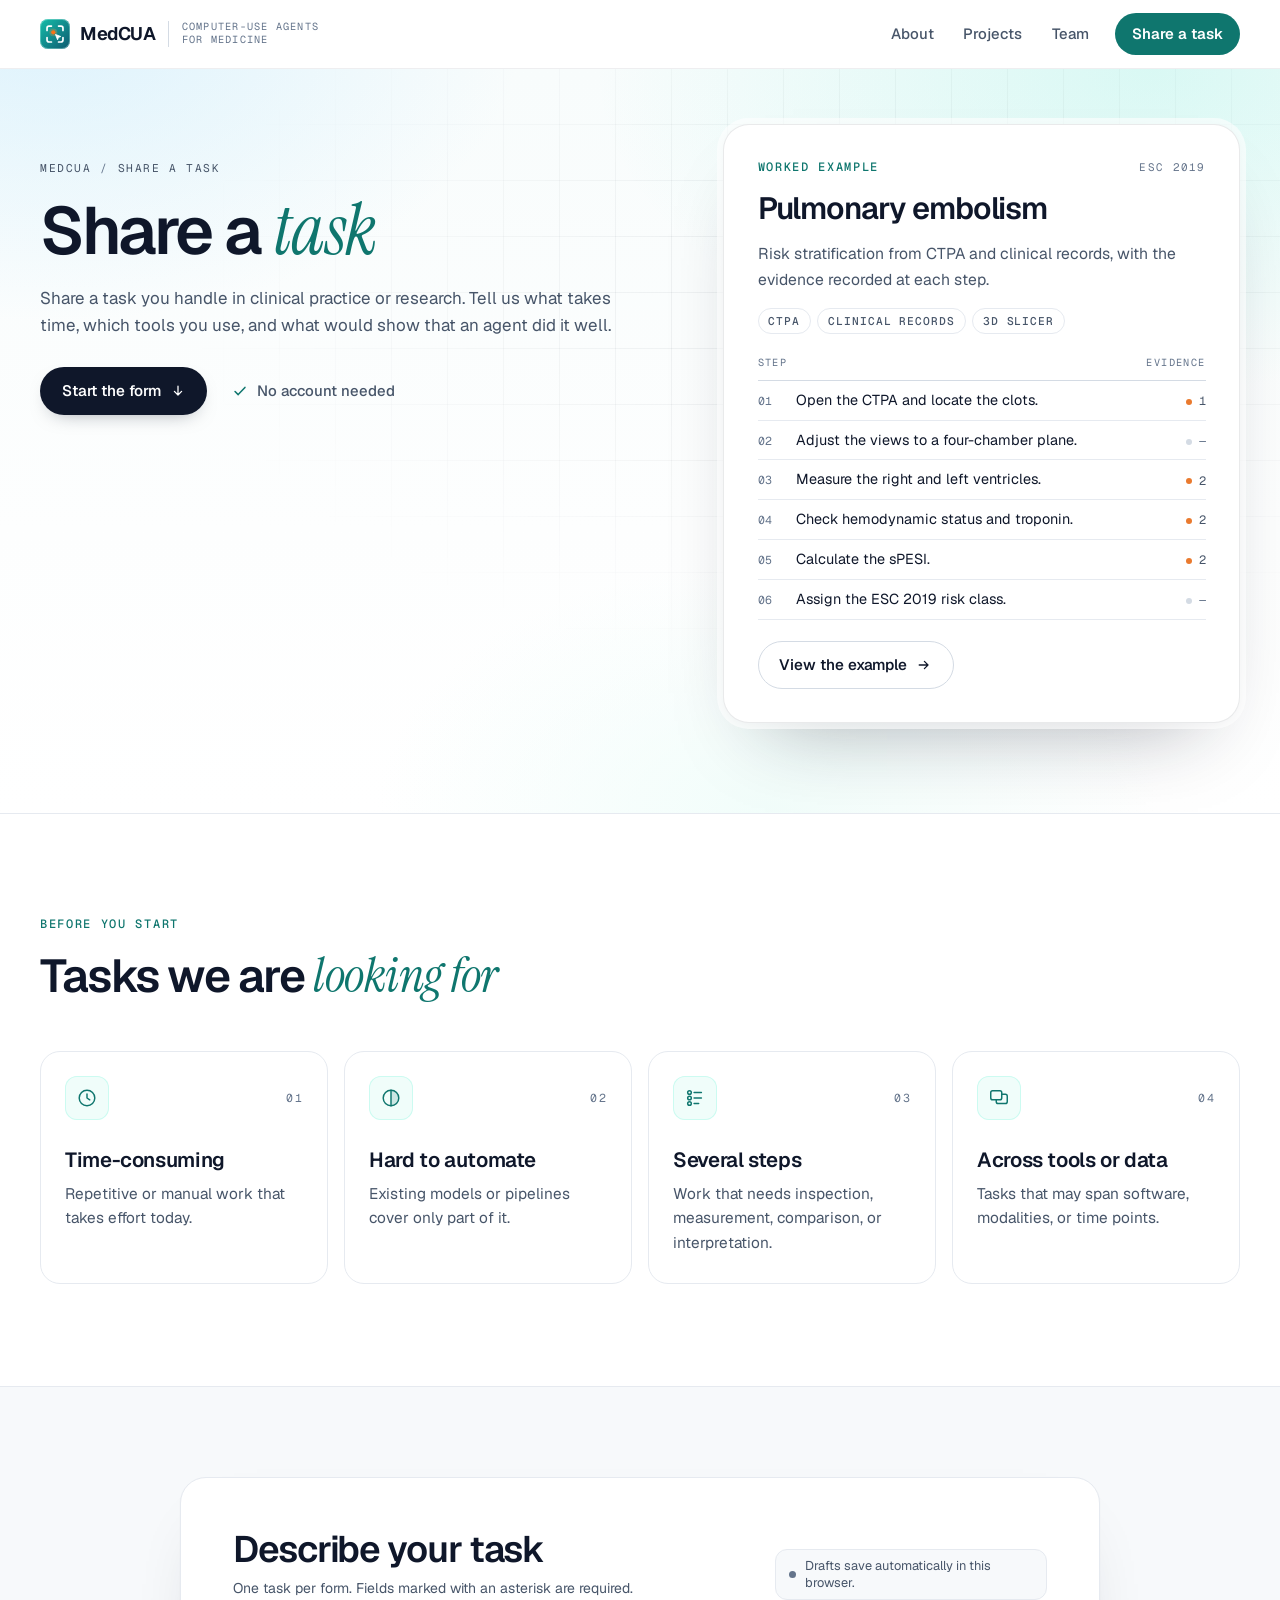
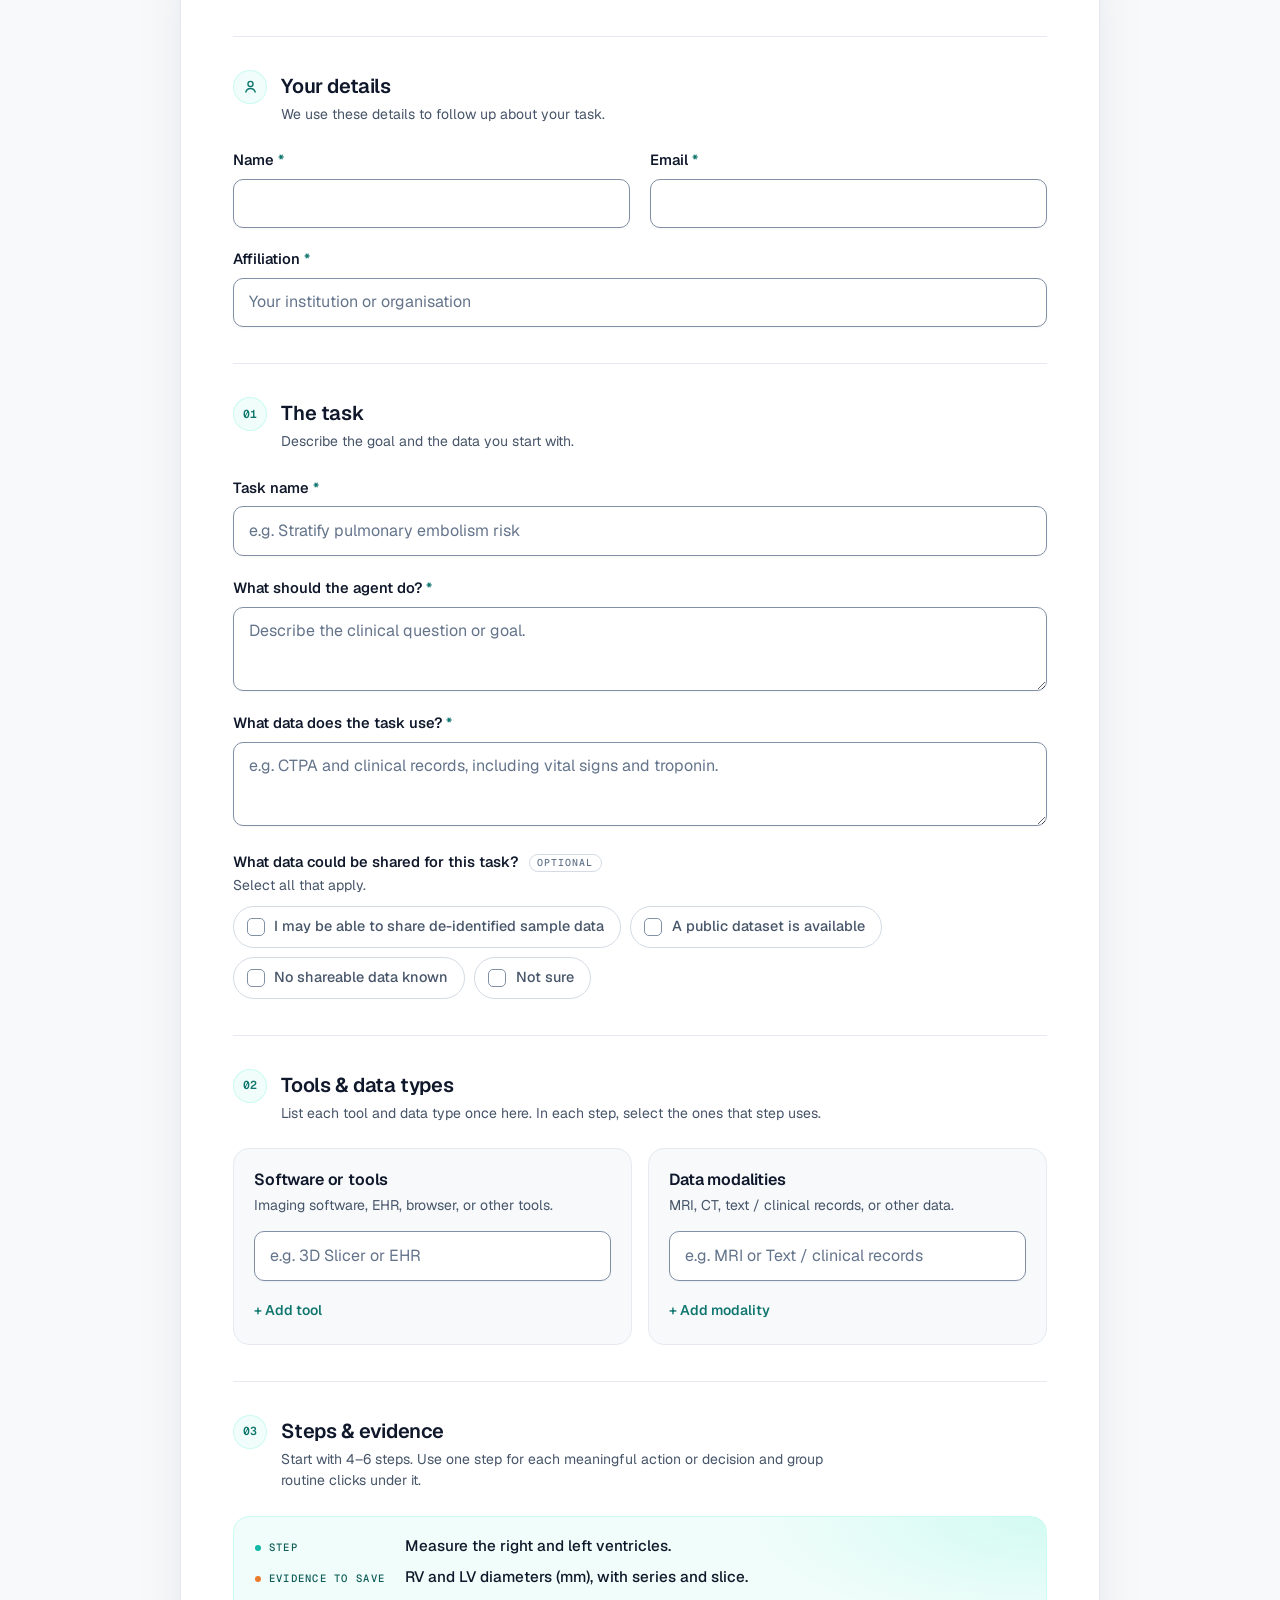
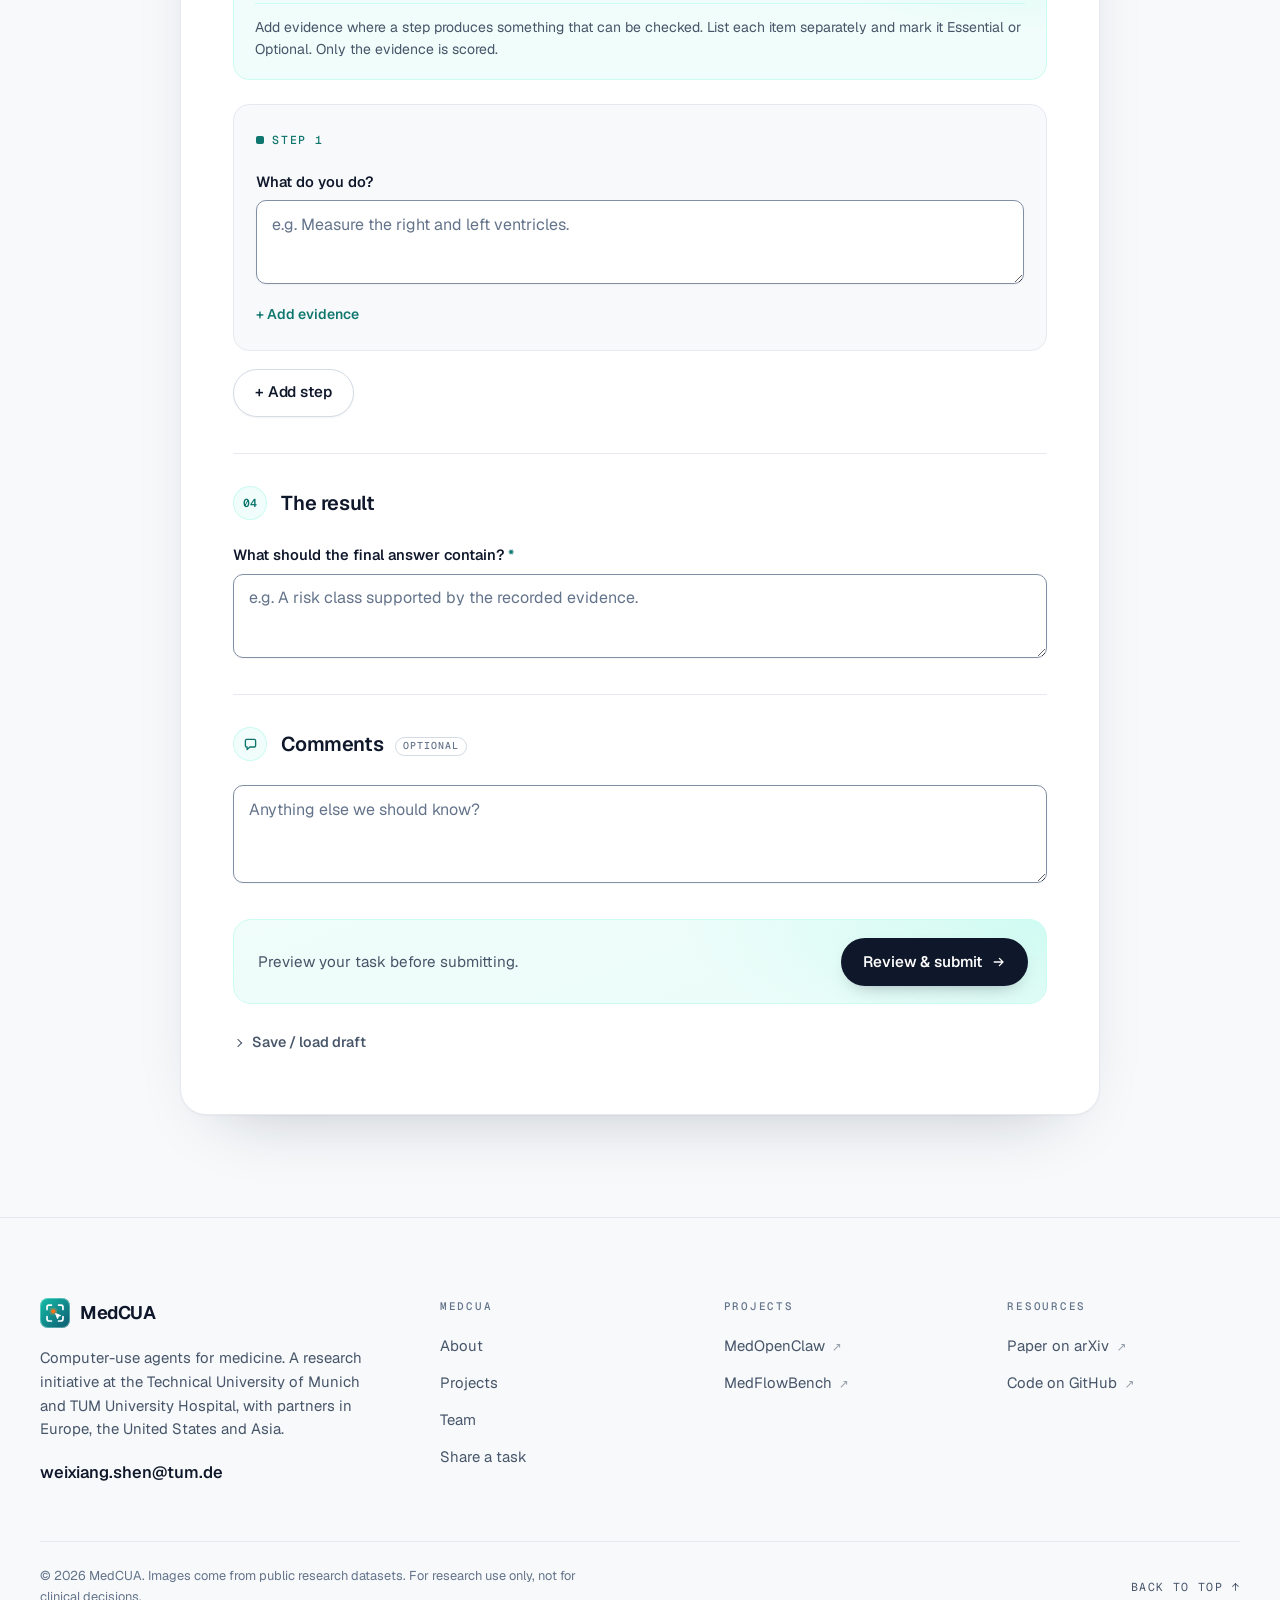
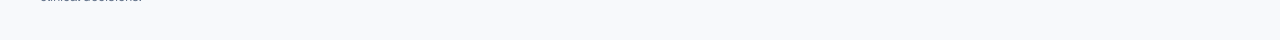
==== commit f50a6146: "Title the criteria "Tasks we are looking for" Co-Authored-By: Claude Opus 5.5 <noreply@anthropic.com" ====
--- a/contribute/index.html
+++ b/contribute/index.html
@@ -84,12 +84,12 @@
       </div>
     </section>
 
-    <!-- What makes a hard task -->
+    <!-- Tasks we are looking for -->
     <section class="section criteria-section" aria-labelledby="task-criteria-heading">
       <div class="shell">
         <div class="section-head">
           <p class="eyebrow" data-reveal>Before you start</p>
-          <h2 class="h2" id="task-criteria-heading" data-reveal>What makes a <em>hard</em> task?</h2>
+          <h2 class="h2" id="task-criteria-heading" data-reveal>Tasks we are <em>looking for</em></h2>
         </div>
         <ul class="criteria">
           <li class="criterion" data-reveal style="--d:0">
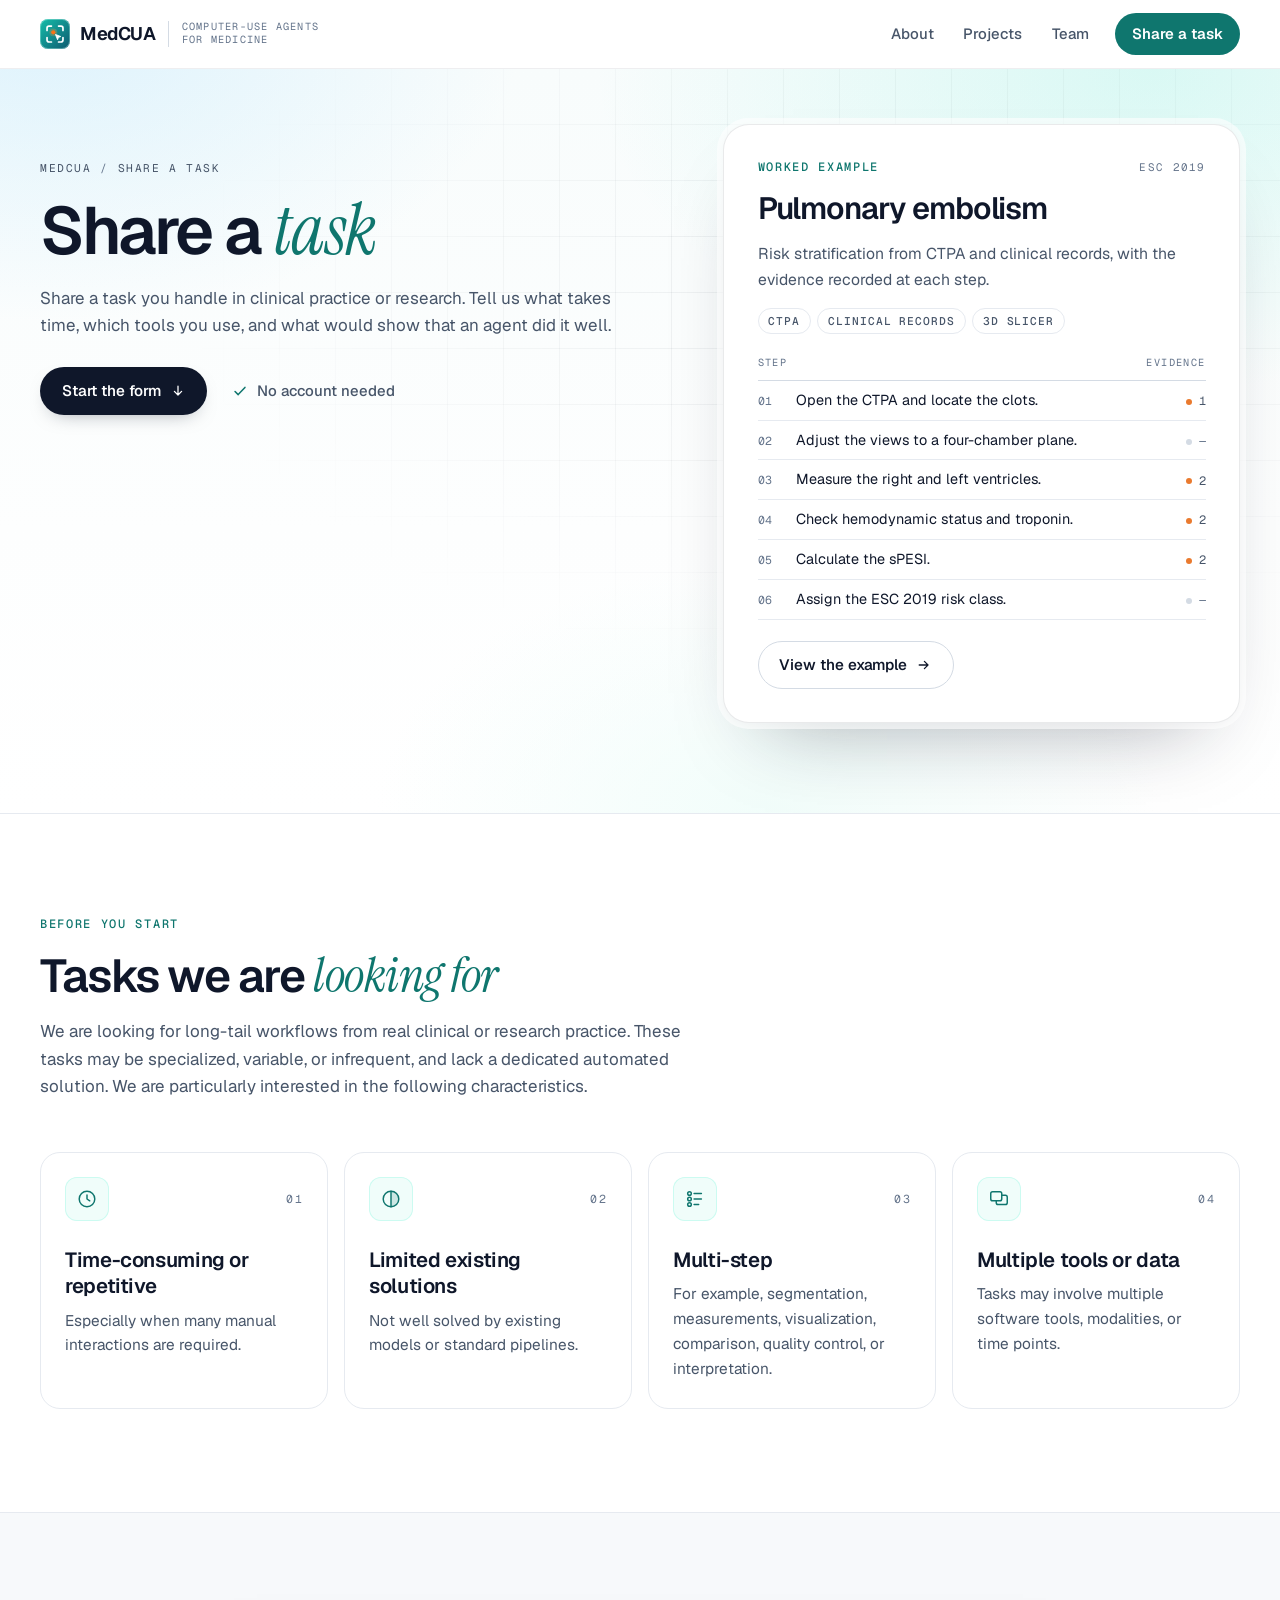
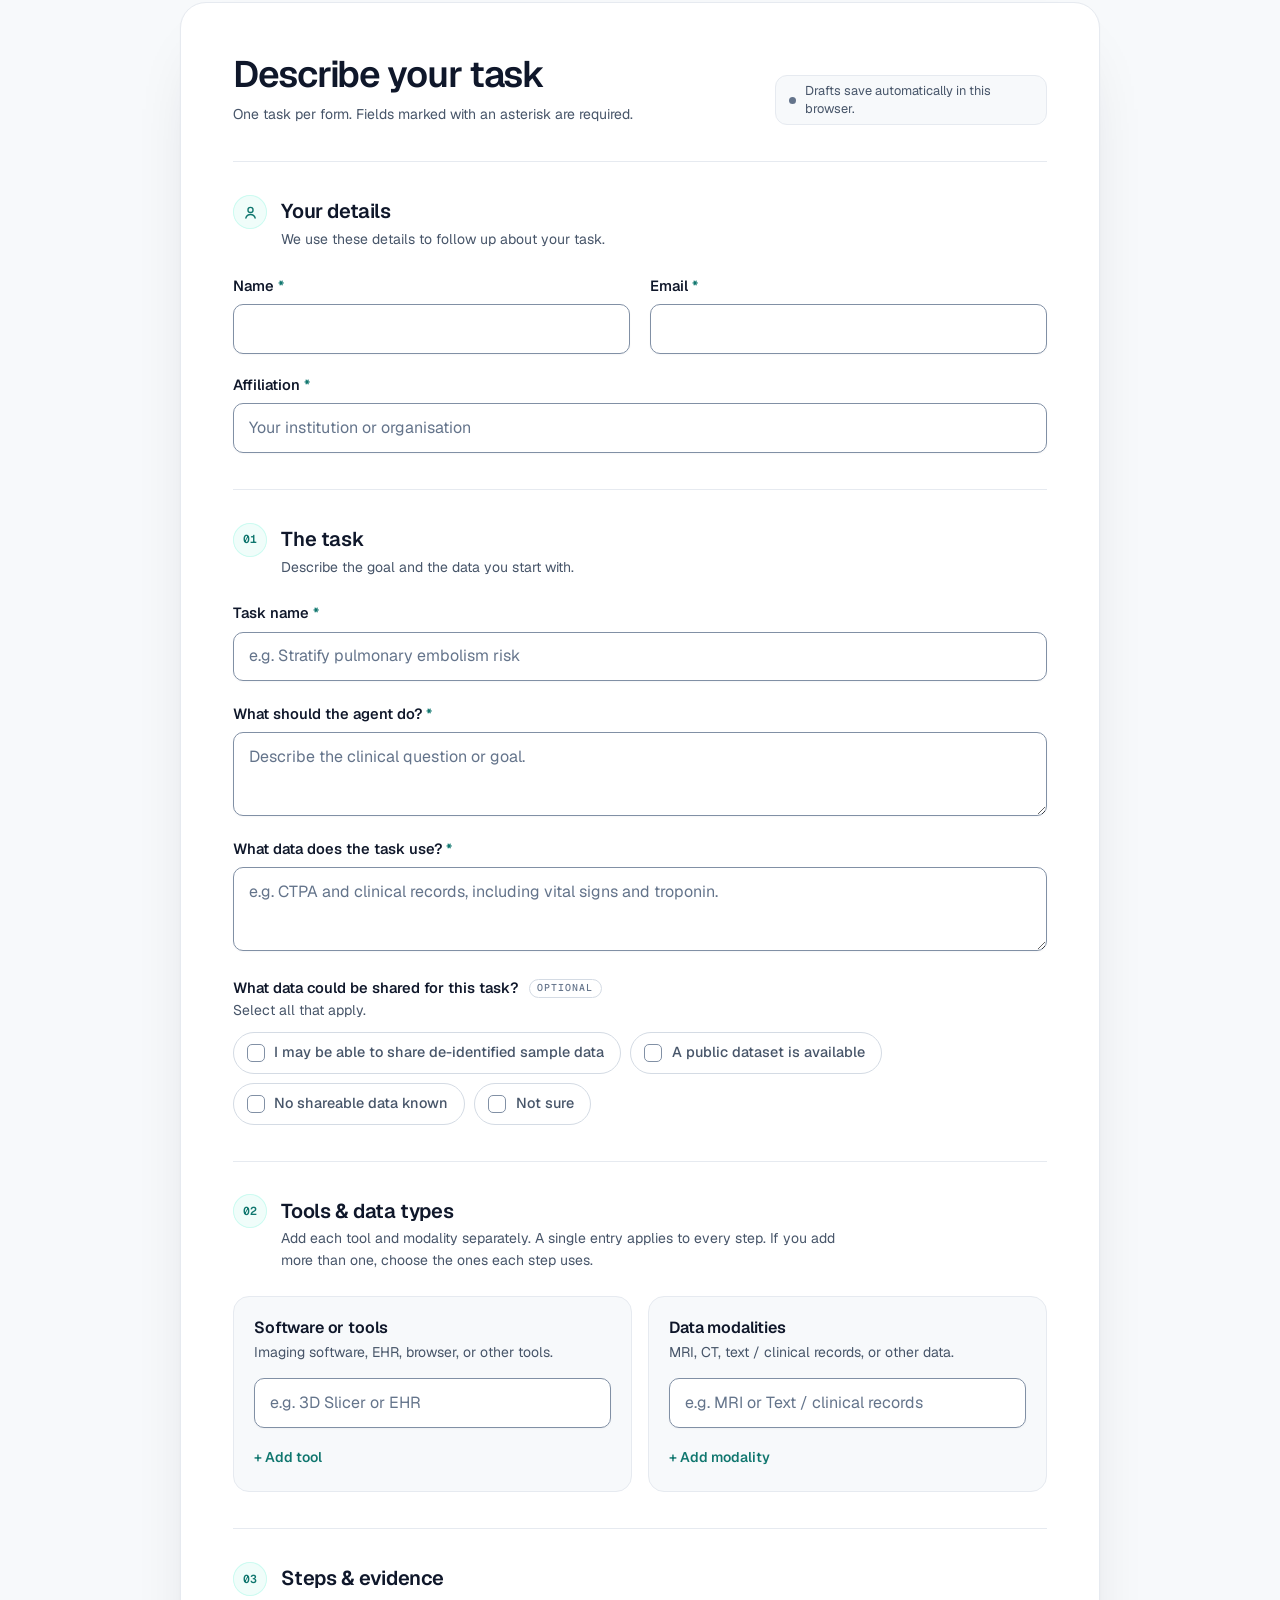
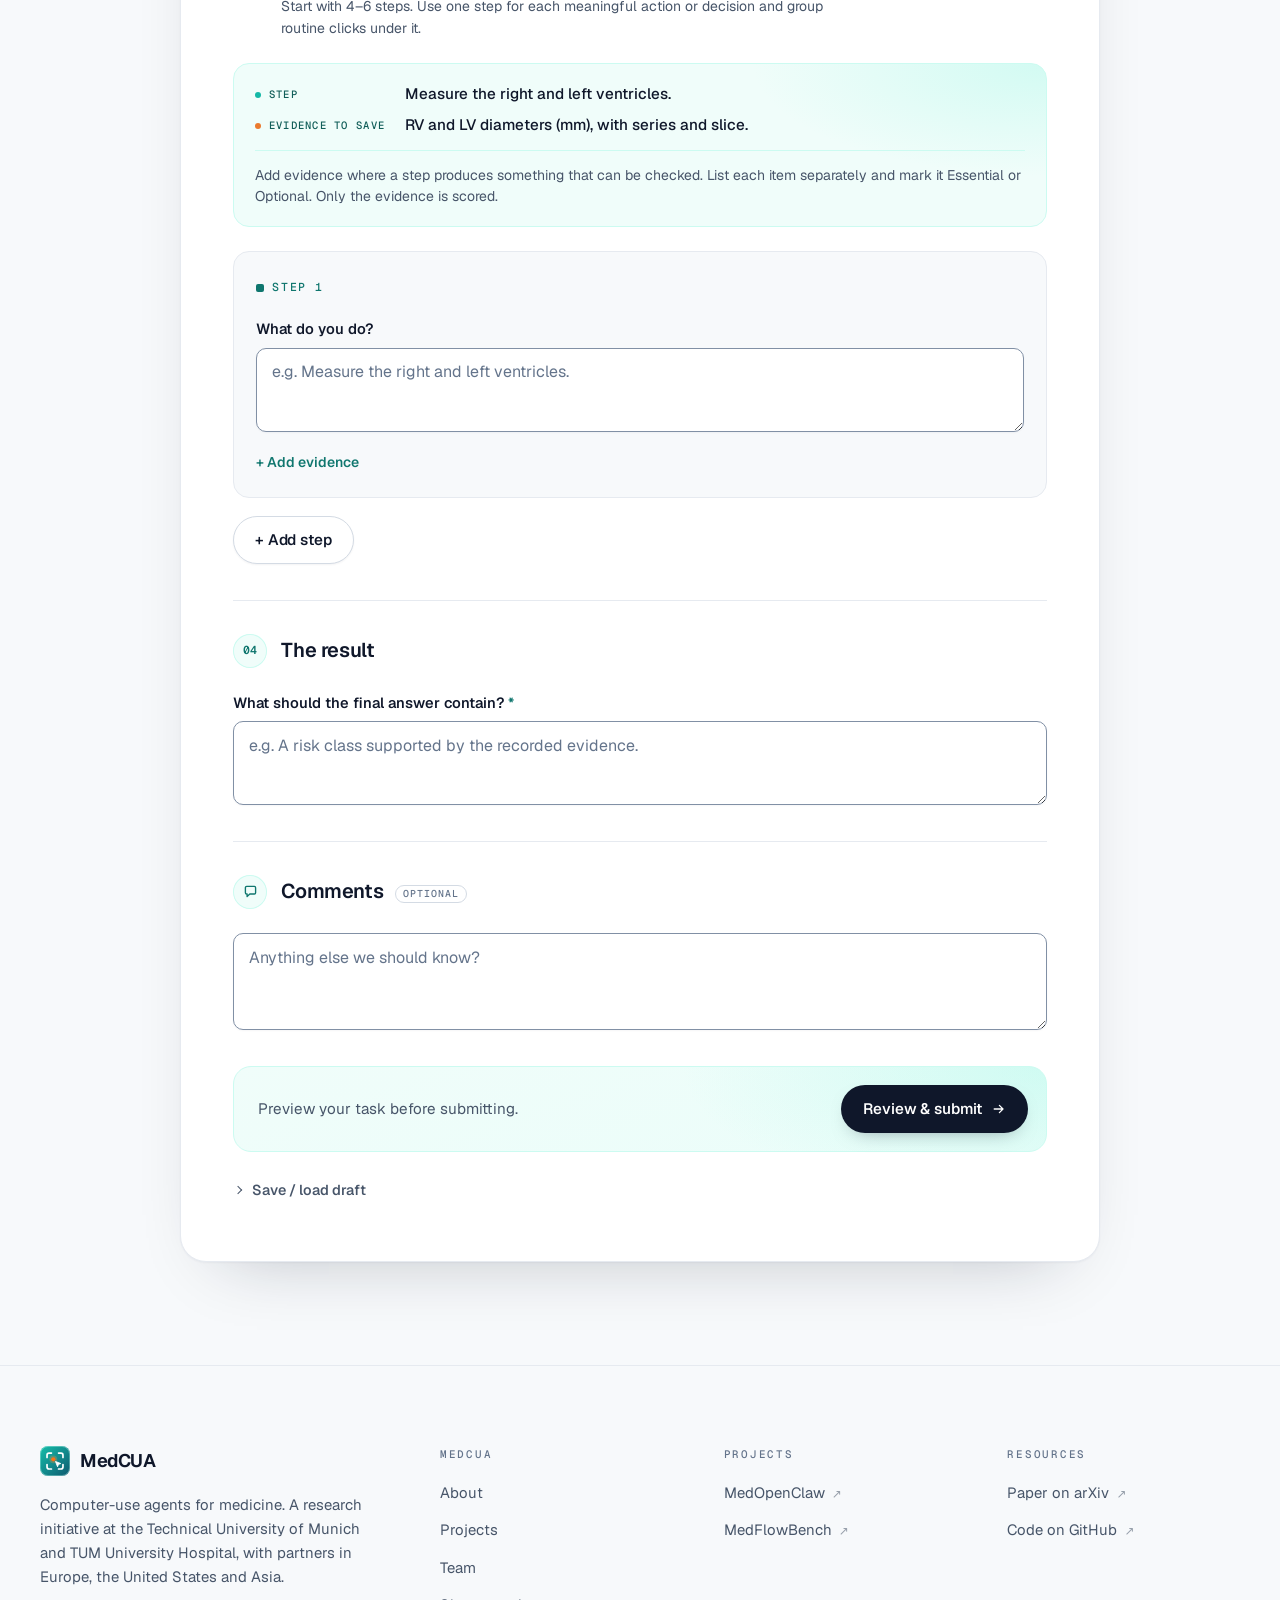
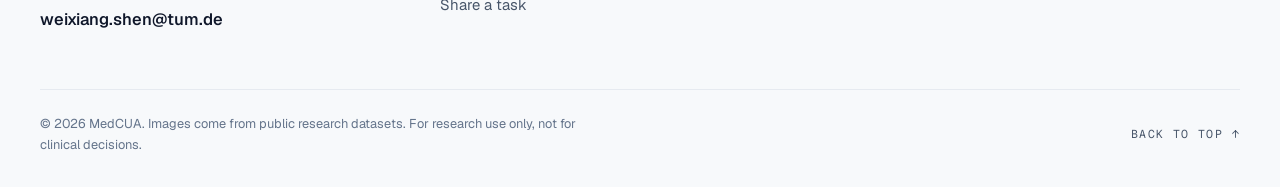
==== commit dd7e0f7a: "Restore task criteria and update step context choices immediately" ====
--- a/contribute/index.html
+++ b/contribute/index.html
@@ -90,6 +90,7 @@
         <div class="section-head">
           <p class="eyebrow" data-reveal>Before you start</p>
           <h2 class="h2" id="task-criteria-heading" data-reveal>Tasks we are <em>looking for</em></h2>
+          <p class="lead" data-reveal>We are looking for long-tail workflows from real clinical or research practice. These tasks may be specialized, variable, or infrequent, and lack a dedicated automated solution. We are particularly interested in the following characteristics.</p>
         </div>
         <ul class="criteria">
           <li class="criterion" data-reveal style="--d:0">
@@ -97,32 +98,32 @@
               <span class="criterion-icon" aria-hidden="true"><svg viewBox="0 0 24 24" fill="none" stroke="currentColor" stroke-width="1.6" stroke-linecap="round" stroke-linejoin="round"><circle cx="12" cy="12" r="8.5"/><path d="M12 7.5V12l3 2"/></svg></span>
               <span class="num" aria-hidden="true">01</span>
             </div>
-            <h3 class="h3">Time-consuming</h3>
-            <p>Repetitive or manual work that takes effort today.</p>
+            <h3 class="h3">Time-consuming or repetitive</h3>
+            <p>Especially when many manual interactions are required.</p>
           </li>
           <li class="criterion" data-reveal style="--d:1">
             <div class="criterion-top">
               <span class="criterion-icon" aria-hidden="true"><svg viewBox="0 0 24 24" fill="none" stroke="currentColor" stroke-width="1.6" stroke-linecap="round" stroke-linejoin="round"><path d="M12 3.5a8.5 8.5 0 0 1 0 17z" fill="currentColor" fill-opacity=".16" stroke="none"/><circle cx="12" cy="12" r="8.5"/><path d="M12 3.5v17"/></svg></span>
               <span class="num" aria-hidden="true">02</span>
             </div>
-            <h3 class="h3">Hard to automate</h3>
-            <p>Existing models or pipelines cover only part of it.</p>
+            <h3 class="h3">Limited existing solutions</h3>
+            <p>Not well solved by existing models or standard pipelines.</p>
           </li>
           <li class="criterion" data-reveal style="--d:2">
             <div class="criterion-top">
               <span class="criterion-icon" aria-hidden="true"><svg viewBox="0 0 24 24" fill="none" stroke="currentColor" stroke-width="1.6" stroke-linecap="round" stroke-linejoin="round"><circle cx="6" cy="6" r="2"/><circle cx="6" cy="12" r="2"/><circle cx="6" cy="18" r="2"/><path d="M11 6h8M11 12h8M11 18h5"/></svg></span>
               <span class="num" aria-hidden="true">03</span>
             </div>
-            <h3 class="h3">Several steps</h3>
-            <p>Work that needs inspection, measurement, comparison, or interpretation.</p>
+            <h3 class="h3">Multi-step</h3>
+            <p>For example, segmentation, measurements, visualization, comparison, quality control, or interpretation.</p>
           </li>
           <li class="criterion" data-reveal style="--d:3">
             <div class="criterion-top">
               <span class="criterion-icon" aria-hidden="true"><svg viewBox="0 0 24 24" fill="none" stroke="currentColor" stroke-width="1.6" stroke-linecap="round" stroke-linejoin="round"><rect x="3" y="4" width="12" height="10" rx="2"/><path d="M9 14v2a2 2 0 0 0 2 2h8a2 2 0 0 0 2-2v-6a2 2 0 0 0-2-2h-4"/></svg></span>
               <span class="num" aria-hidden="true">04</span>
             </div>
-            <h3 class="h3">Across tools or data</h3>
-            <p>Tasks that may span software, modalities, or time points.</p>
+            <h3 class="h3">Multiple tools or data</h3>
+            <p>Tasks may involve multiple software tools, modalities, or time points.</p>
           </li>
         </ul>
       </div>
@@ -169,7 +170,7 @@
           </section>
 
           <section class="form-section" aria-labelledby="tools-heading">
-            <div class="section-title"><span class="section-number" aria-hidden="true">02</span><div><h2 id="tools-heading">Tools &amp; data types</h2><p class="small muted">List each tool and data type once here. In each step, select the ones that step uses.</p></div></div>
+            <div class="section-title"><span class="section-number" aria-hidden="true">02</span><div><h2 id="tools-heading">Tools &amp; data types</h2><p class="small muted">Add each tool and modality separately. A single entry applies to every step. If you add more than one, choose the ones each step uses.</p></div></div>
             <div class="setup-grid">
               <div class="setup-column"><h3>Software or tools</h3><p class="small muted">Imaging software, EHR, browser, or other tools.</p><div id="tools-list" class="item-list"></div><button type="button" class="button-text add-control" data-action="add-tool">+ Add tool</button></div>
               <div class="setup-column"><h3>Data modalities</h3><p class="small muted">MRI, CT, text / clinical records, or other data.</p><div id="modalities-list" class="item-list"></div><button type="button" class="button-text add-control" data-action="add-modality">+ Add modality</button></div>
@@ -255,6 +256,6 @@
       <a class="to-top" href="#main">Back to top <span aria-hidden="true">↑</span></a>
     </div>
   </footer>
-  <script type="module" src="./form.js?v=4"></script>
+  <script type="module" src="./form.js?v=5"></script>
 </body>
 </html>
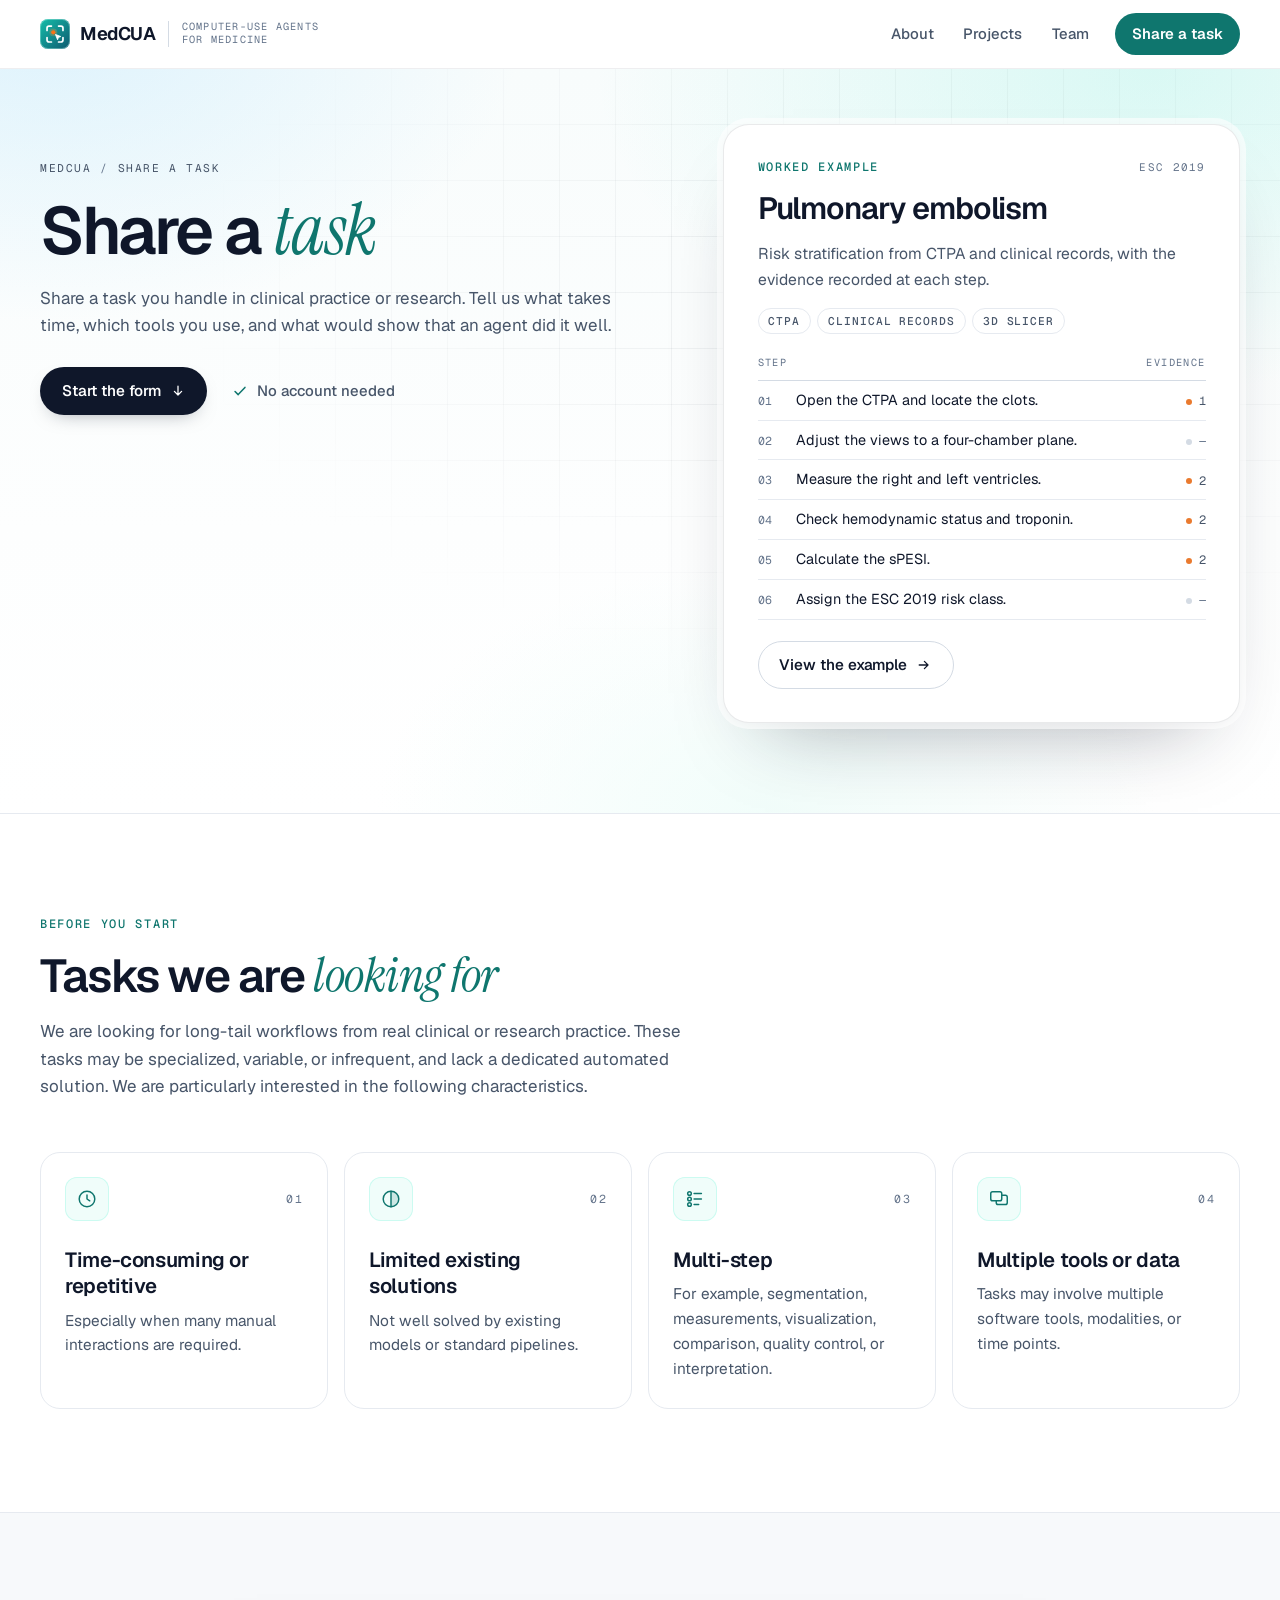
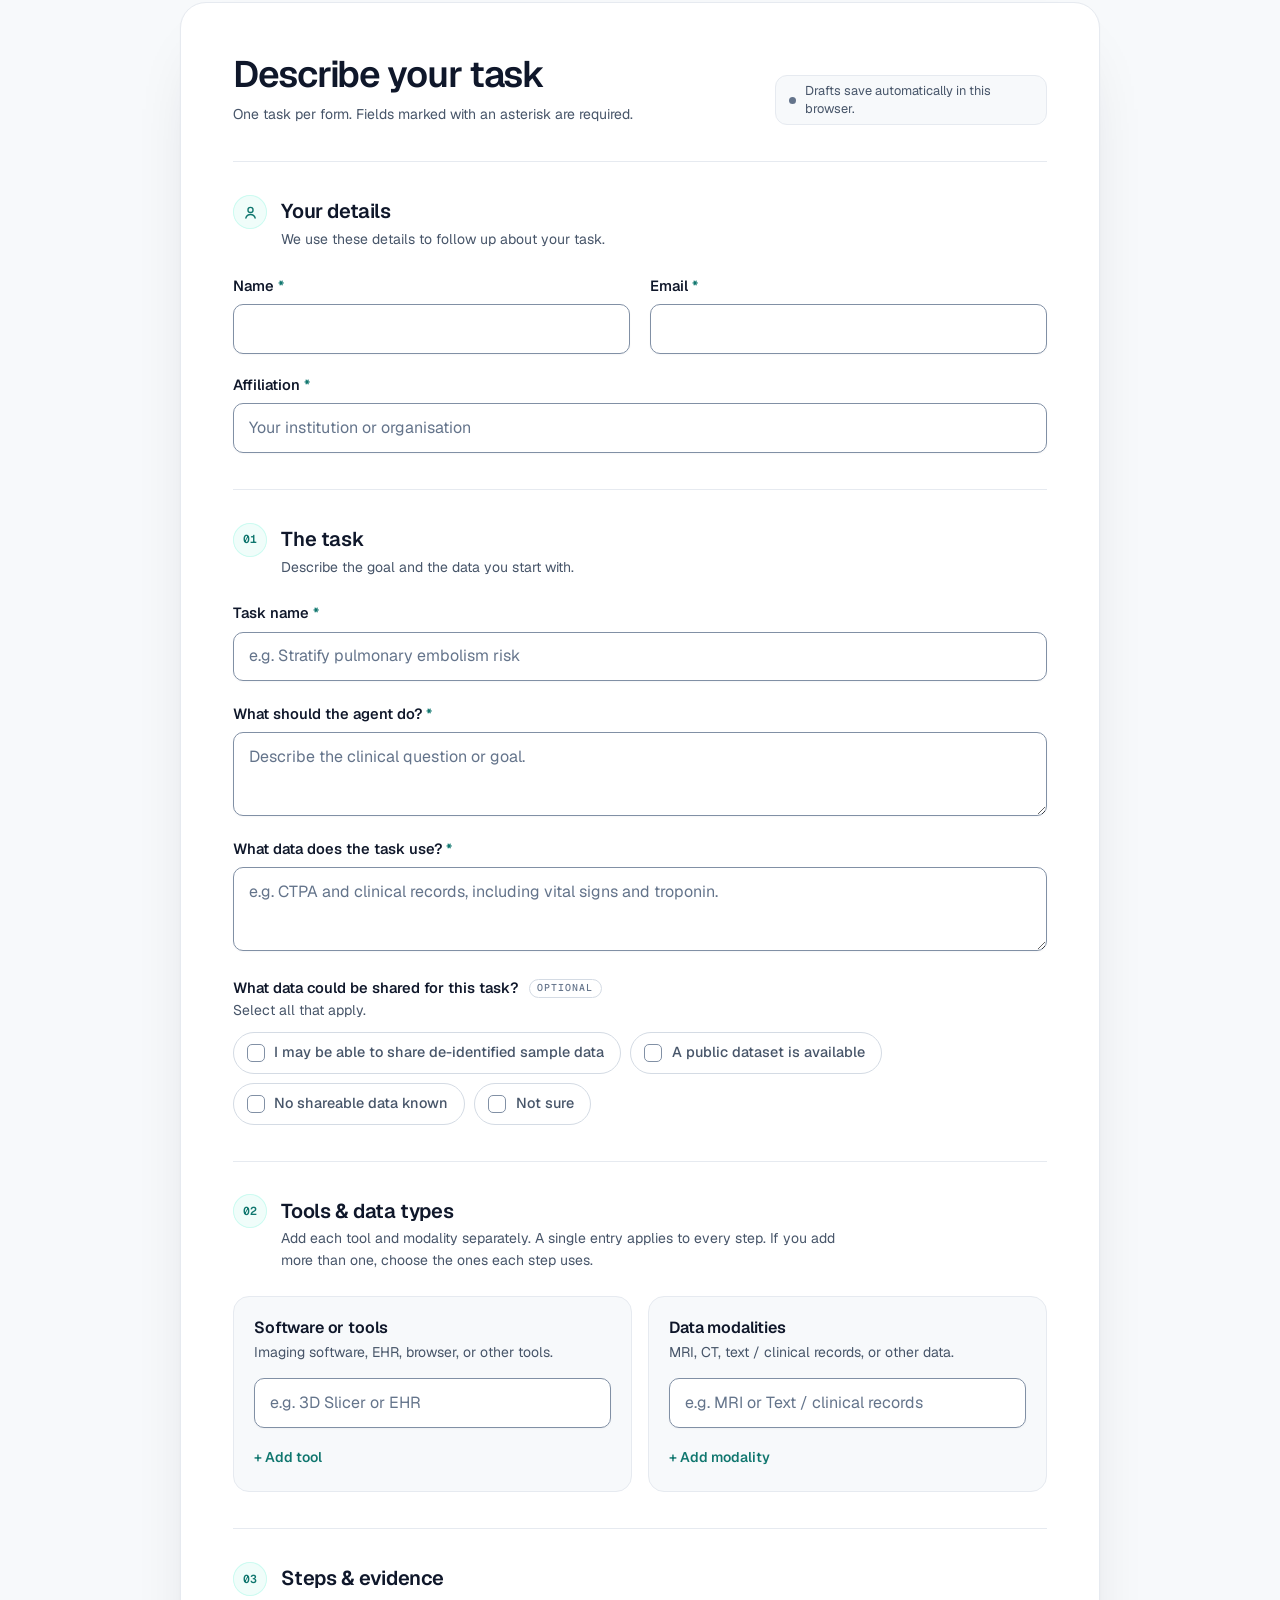
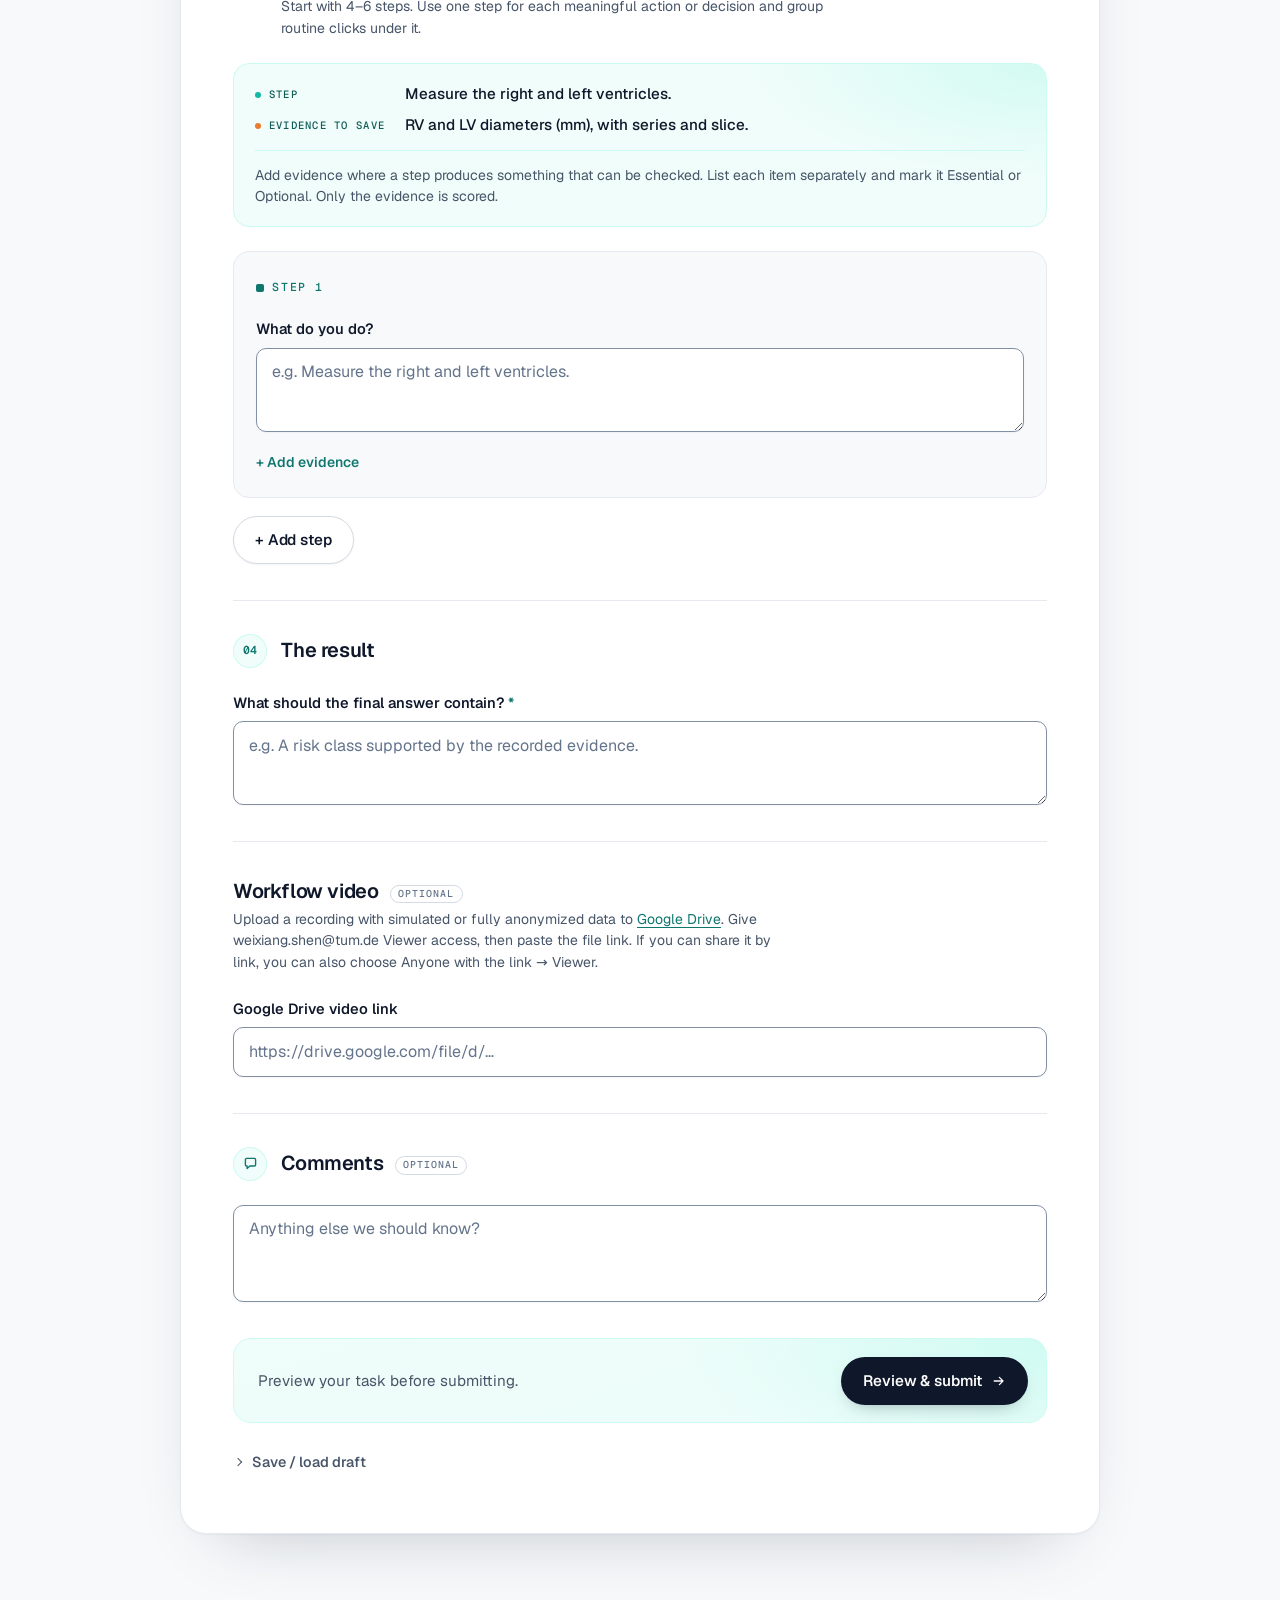
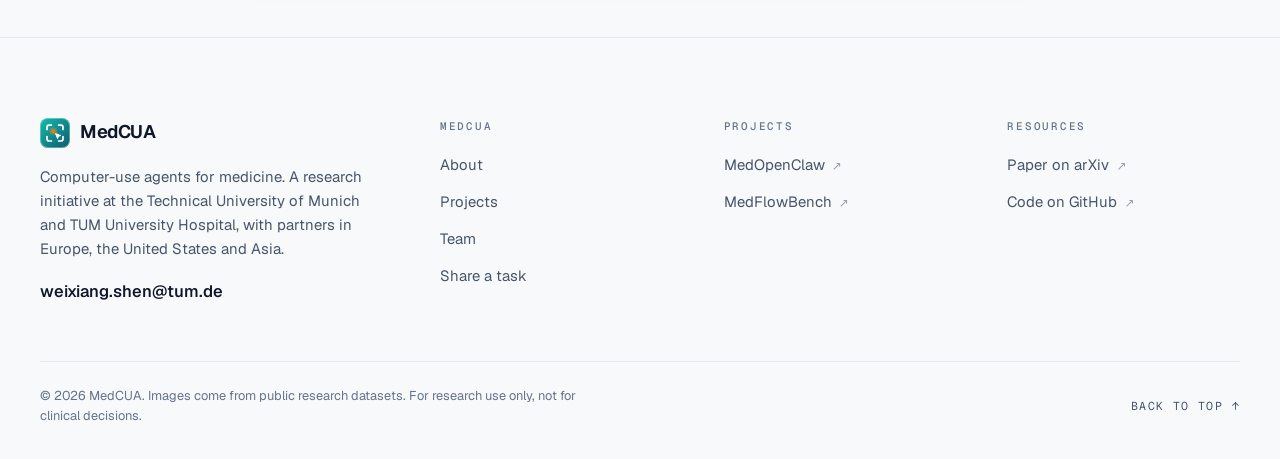
==== commit 32f78c7f: "Add optional Google Drive video link to task submissions" ====
--- a/contribute/index.html
+++ b/contribute/index.html
@@ -194,6 +194,14 @@
             </div>
           </section>
 
+          <section class="form-section" aria-labelledby="video-heading">
+            <div class="section-title"><div>
+              <h2 id="video-heading">Workflow video <span class="optional">optional</span></h2>
+              <p id="video-help" class="small muted">Upload a recording with simulated or fully anonymized data to <a class="text-link" href="https://drive.google.com/drive/my-drive" target="_blank" rel="noopener noreferrer">Google Drive</a>. Give weixiang.shen@tum.de Viewer access, then paste the file link. If you can share it by link, you can also choose Anyone with the link → Viewer.</p>
+            </div></div>
+            <label class="field"><span>Google Drive video link</span><input name="videoUrl" type="url" aria-describedby="video-help" autocomplete="off" placeholder="https://drive.google.com/file/d/…"></label>
+          </section>
+
           <section class="form-section" aria-labelledby="comments-heading">
             <div class="section-title"><span class="section-number section-icon" aria-hidden="true"><svg viewBox="0 0 20 20" fill="none" stroke="currentColor" stroke-width="1.6" stroke-linecap="round" stroke-linejoin="round"><path d="M5.5 4h9A1.5 1.5 0 0 1 16 5.5v6a1.5 1.5 0 0 1-1.5 1.5H9.2L6 15.8V13h-.5A1.5 1.5 0 0 1 4 11.5v-6A1.5 1.5 0 0 1 5.5 4z"/></svg></span><div><h2 id="comments-heading">Comments <span class="optional">optional</span></h2></div></div>
             <div class="field"><textarea name="comments" aria-labelledby="comments-heading" rows="3" placeholder="Anything else we should know?"></textarea></div>
@@ -256,6 +264,6 @@
       <a class="to-top" href="#main">Back to top <span aria-hidden="true">↑</span></a>
     </div>
   </footer>
-  <script type="module" src="./form.js?v=5"></script>
+  <script type="module" src="./form.js?v=6"></script>
 </body>
 </html>
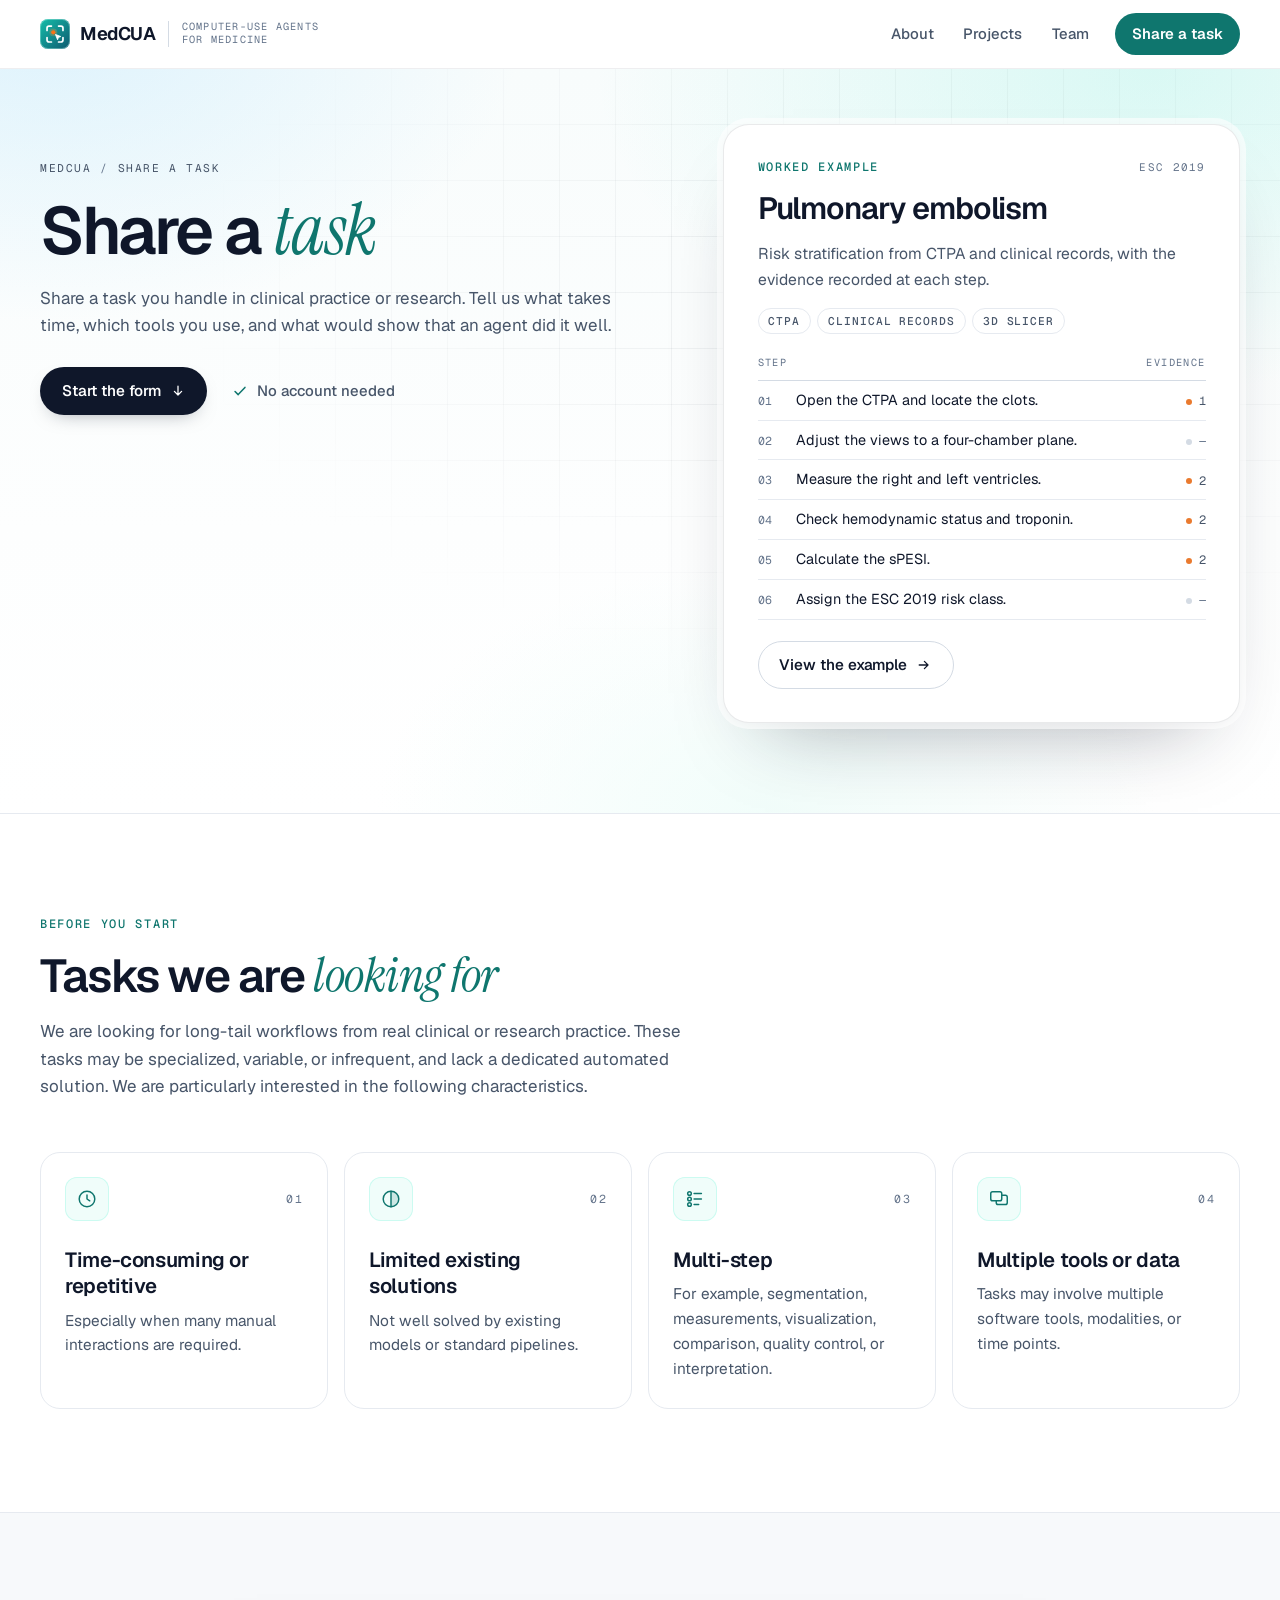
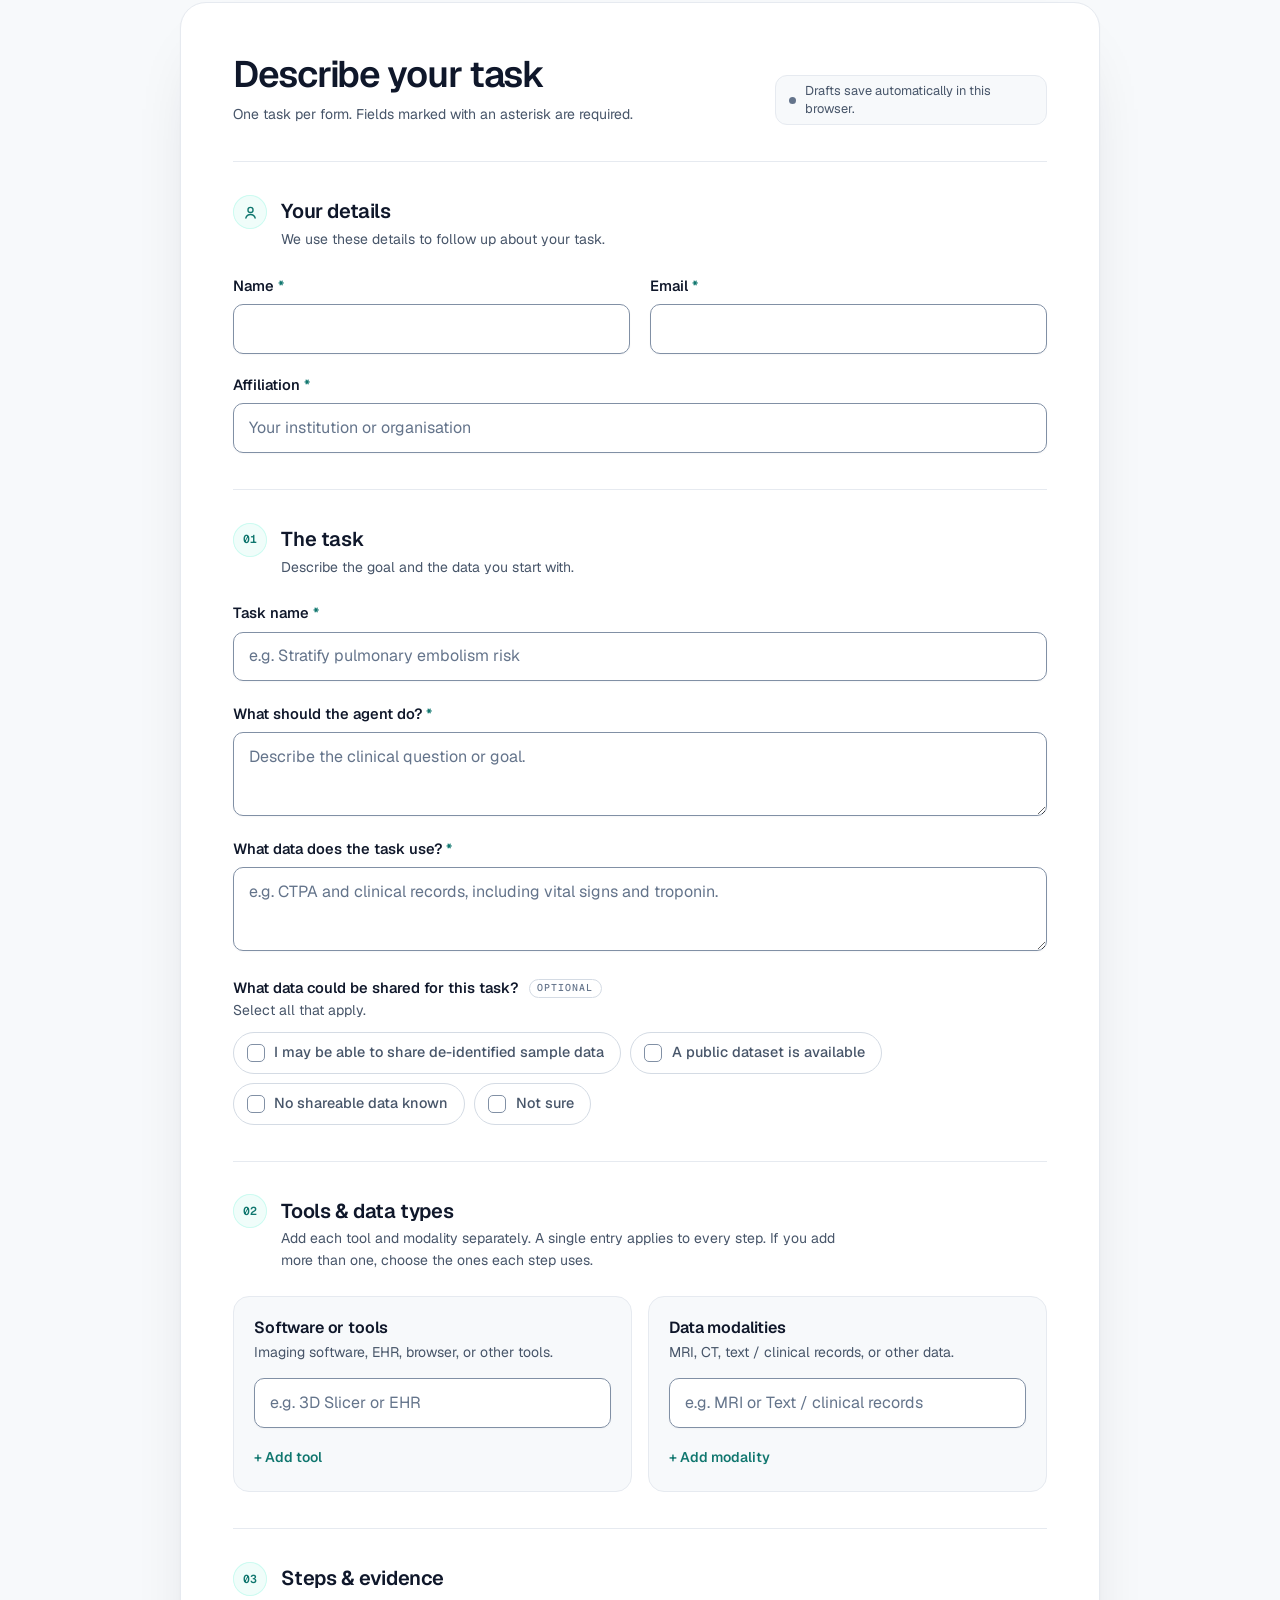
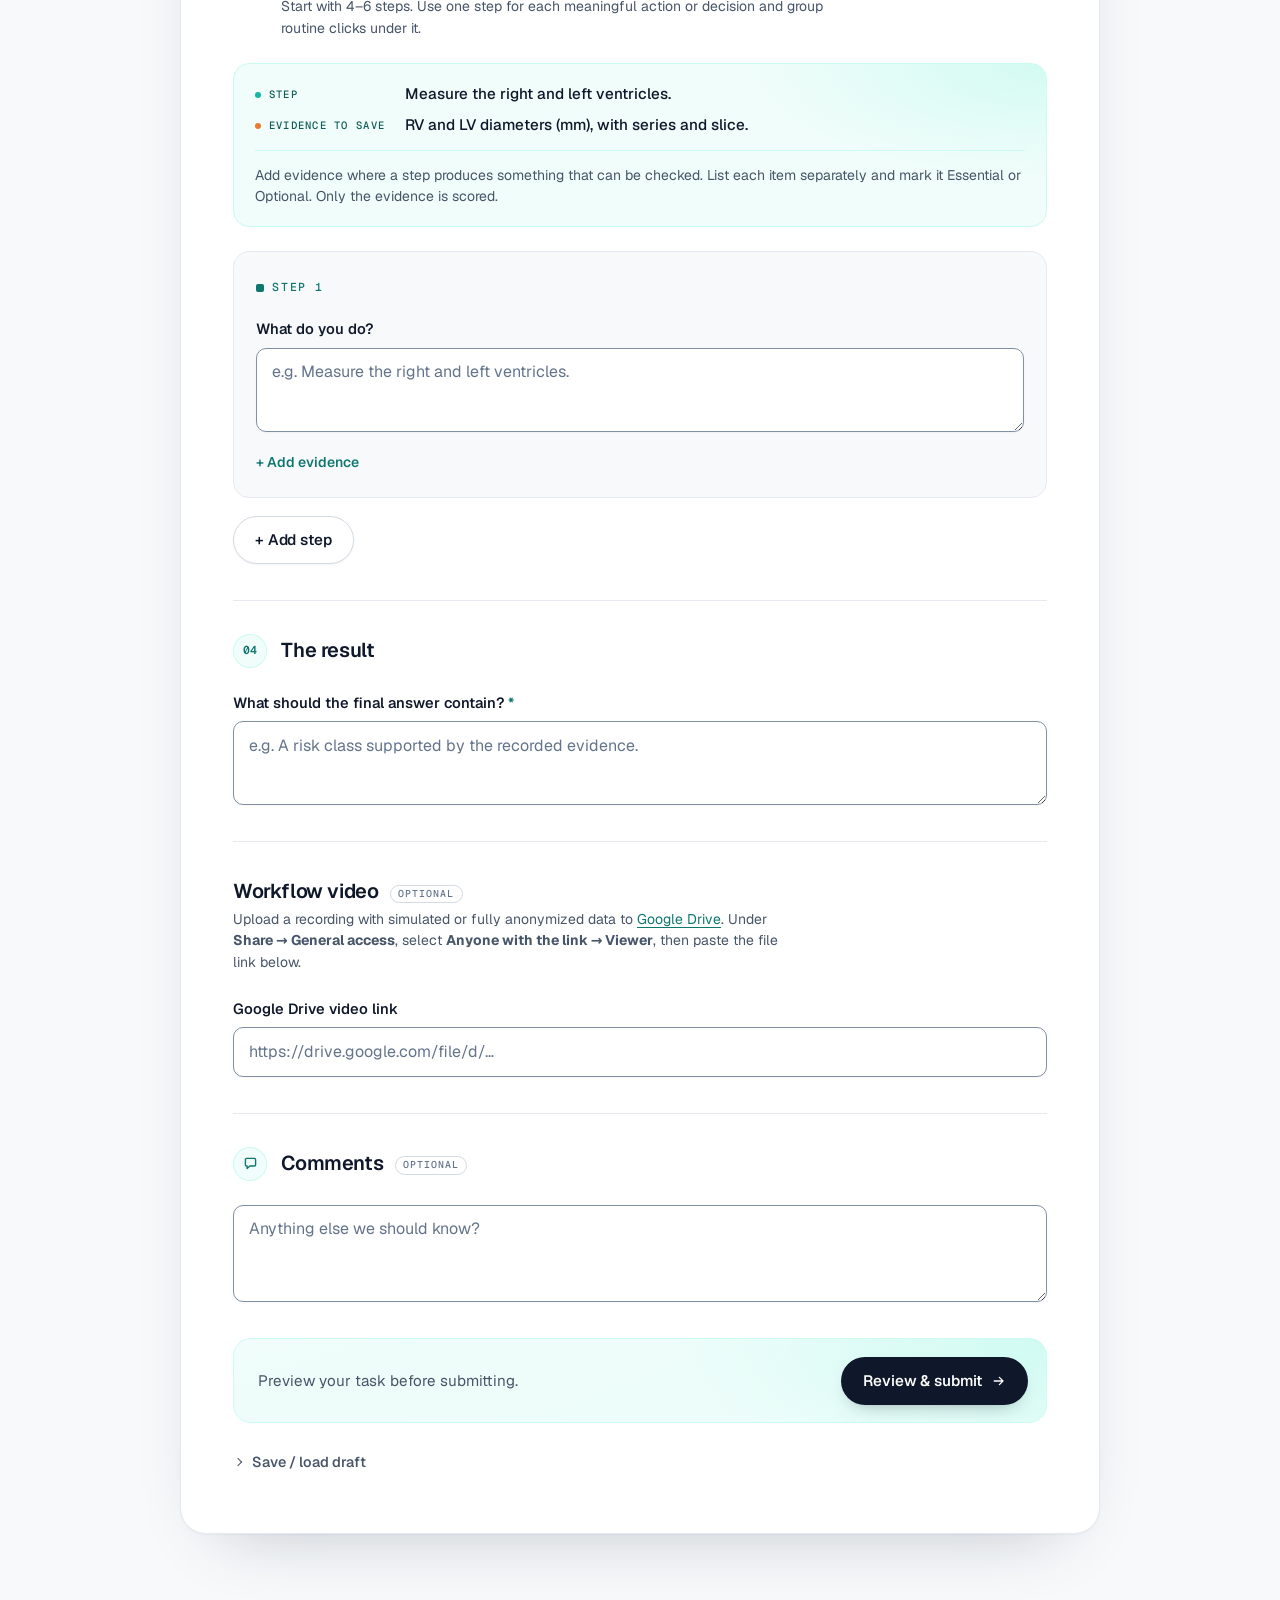
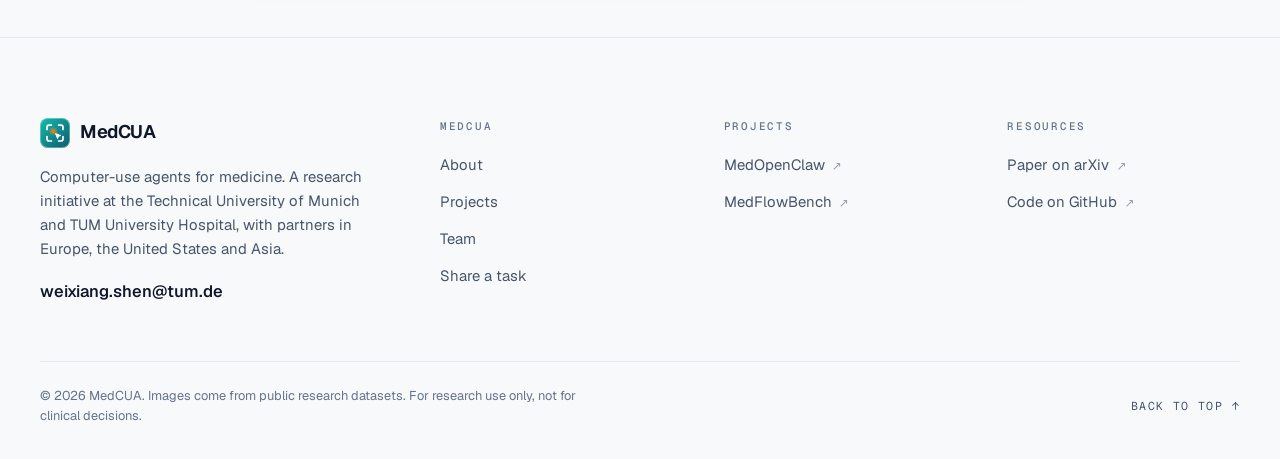
==== commit 89730bd5: "Clarify link access for workflow videos" ====
--- a/contribute/index.html
+++ b/contribute/index.html
@@ -197,7 +197,7 @@
           <section class="form-section" aria-labelledby="video-heading">
             <div class="section-title"><div>
               <h2 id="video-heading">Workflow video <span class="optional">optional</span></h2>
-              <p id="video-help" class="small muted">Upload a recording with simulated or fully anonymized data to <a class="text-link" href="https://drive.google.com/drive/my-drive" target="_blank" rel="noopener noreferrer">Google Drive</a>. Give weixiang.shen@tum.de Viewer access, then paste the file link. If you can share it by link, you can also choose Anyone with the link → Viewer.</p>
+              <p id="video-help" class="small muted">Upload a recording with simulated or fully anonymized data to <a class="text-link" href="https://drive.google.com/drive/my-drive" target="_blank" rel="noopener noreferrer">Google Drive</a>. Under <strong>Share → General access</strong>, select <strong>Anyone with the link → Viewer</strong>, then paste the file link below.</p>
             </div></div>
             <label class="field"><span>Google Drive video link</span><input name="videoUrl" type="url" aria-describedby="video-help" autocomplete="off" placeholder="https://drive.google.com/file/d/…"></label>
           </section>
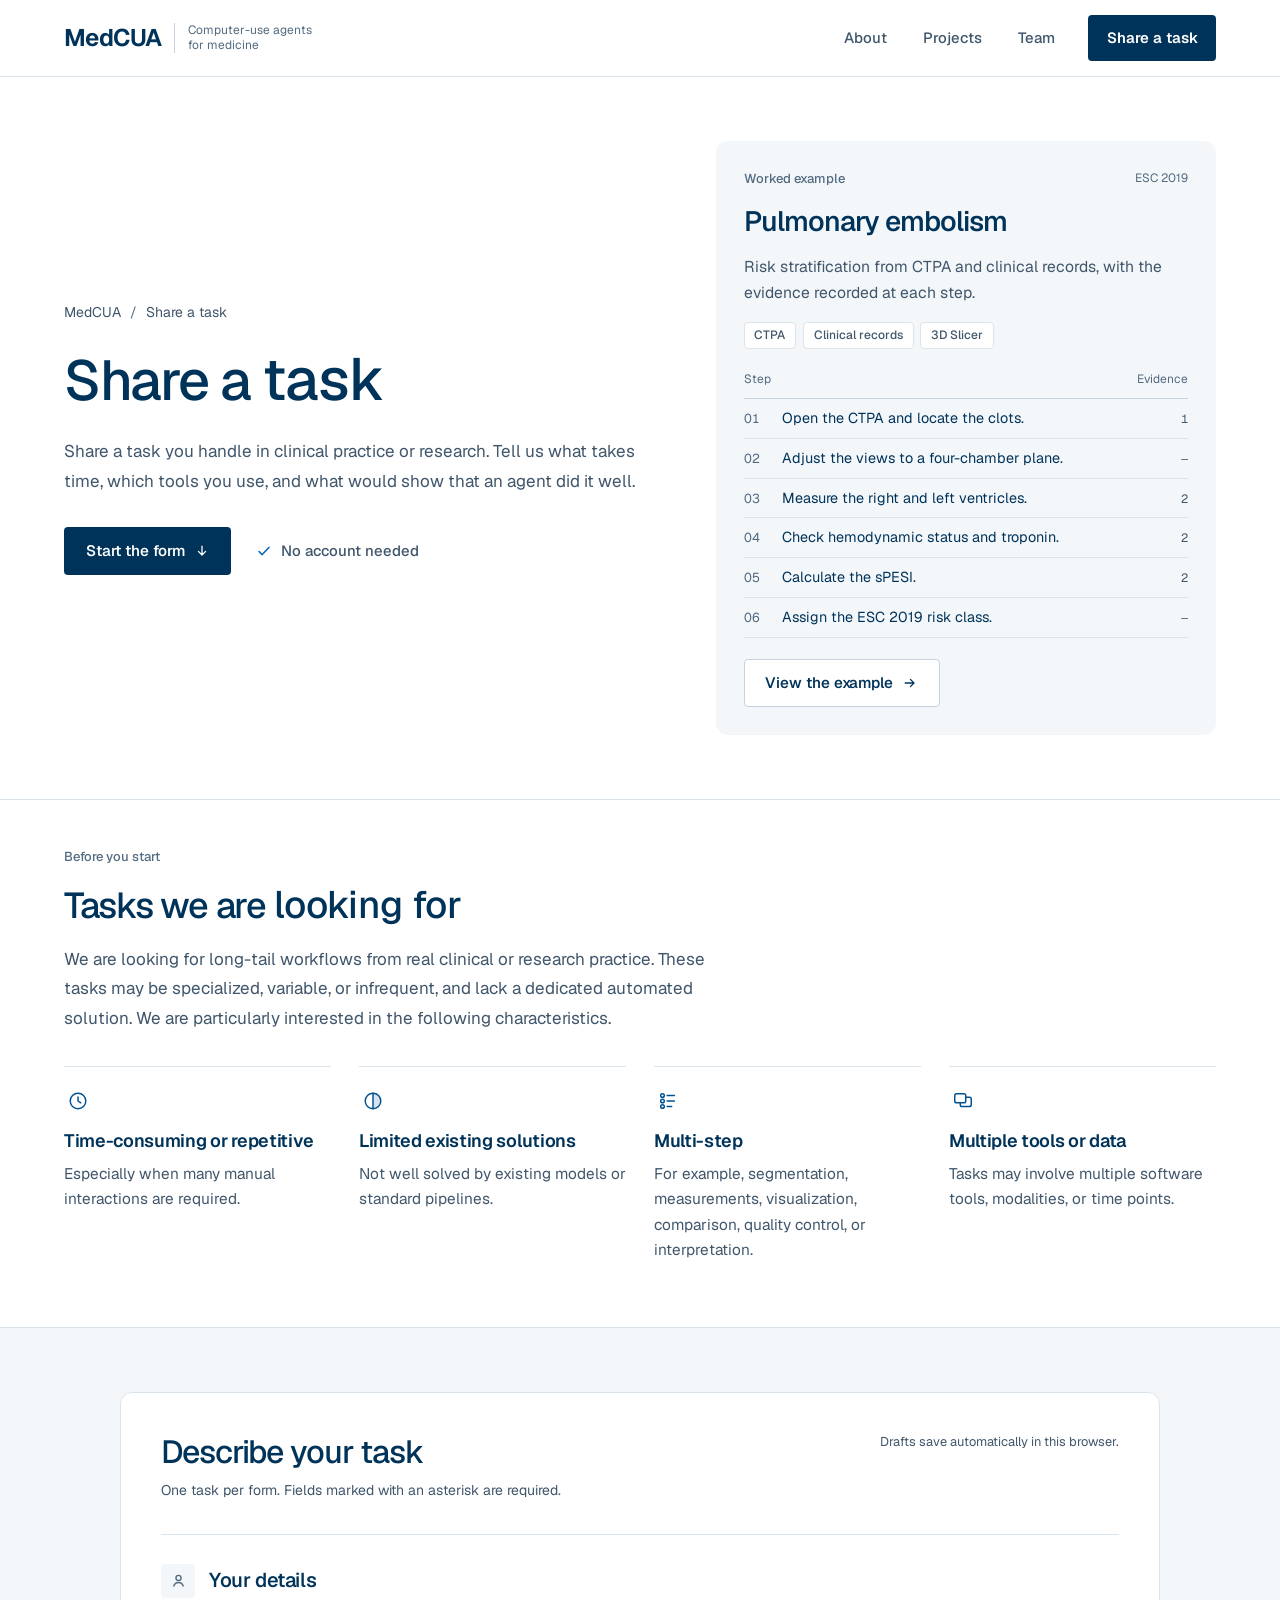
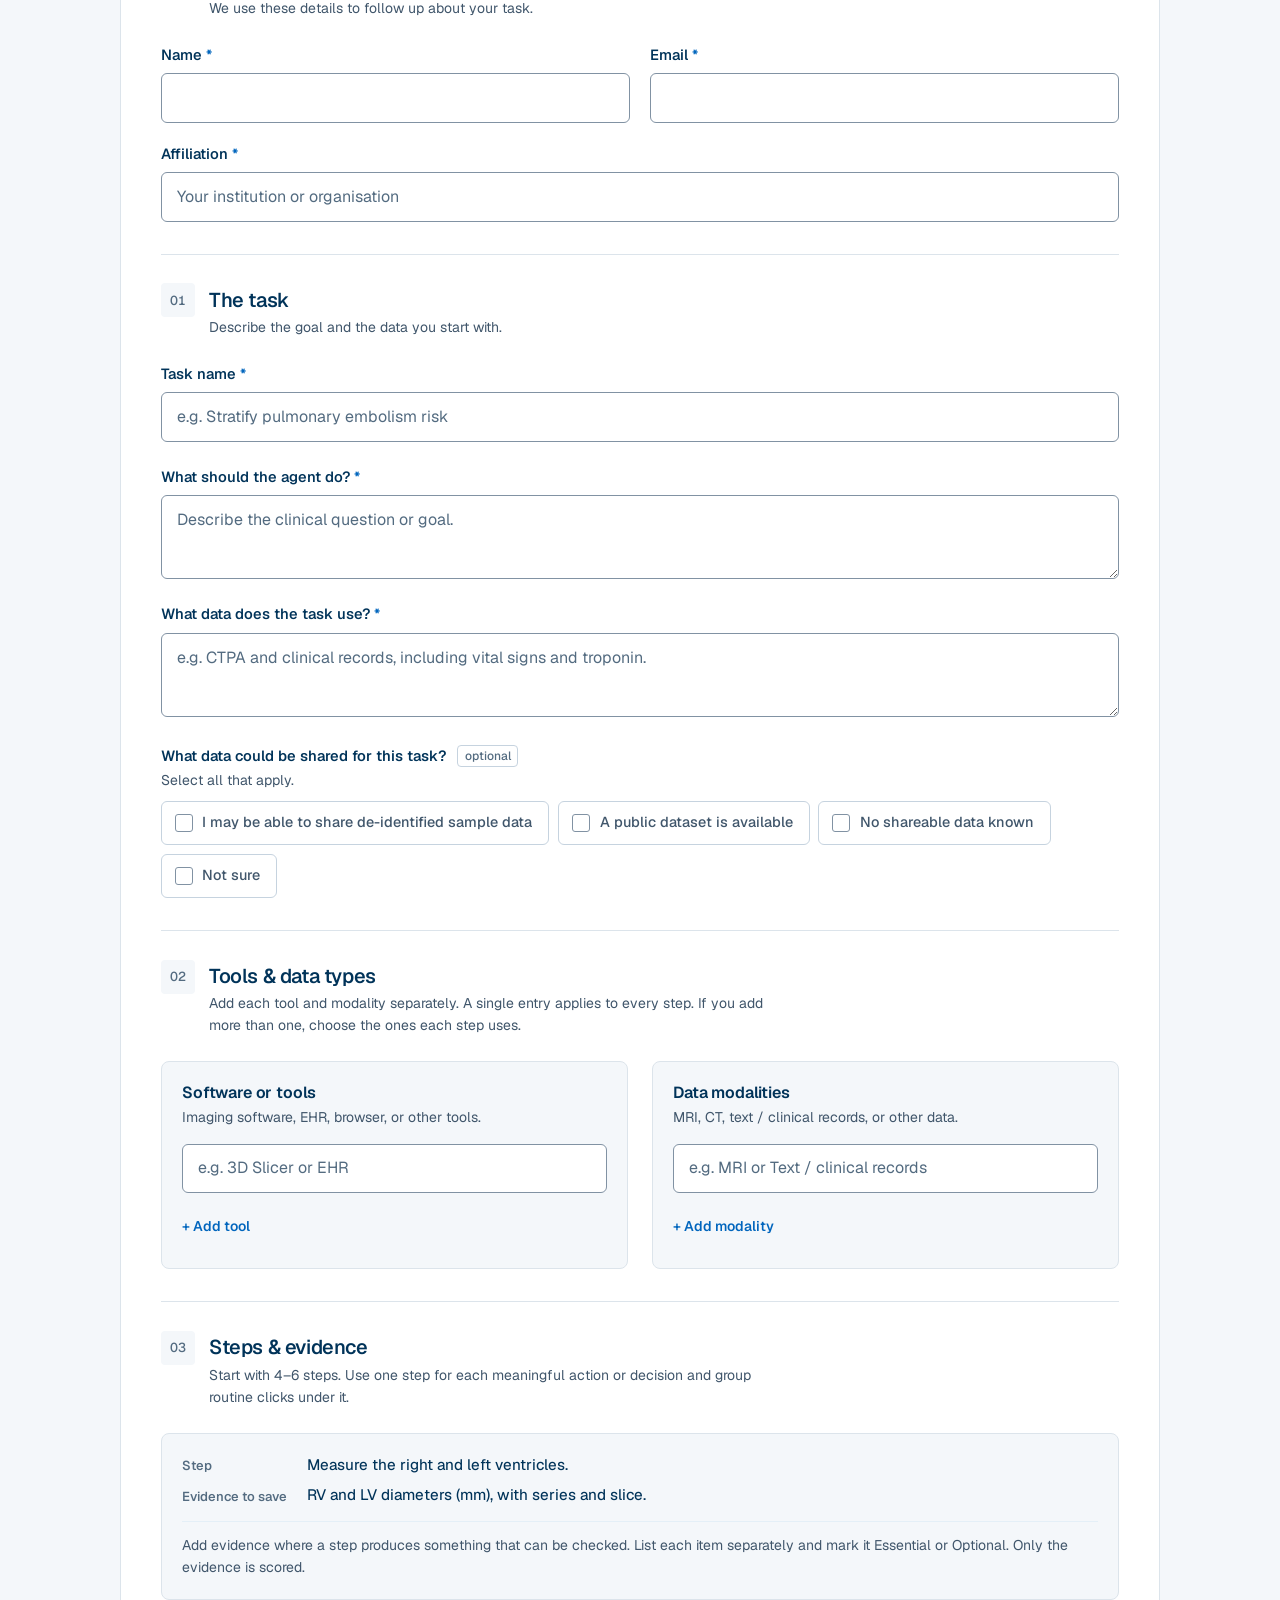
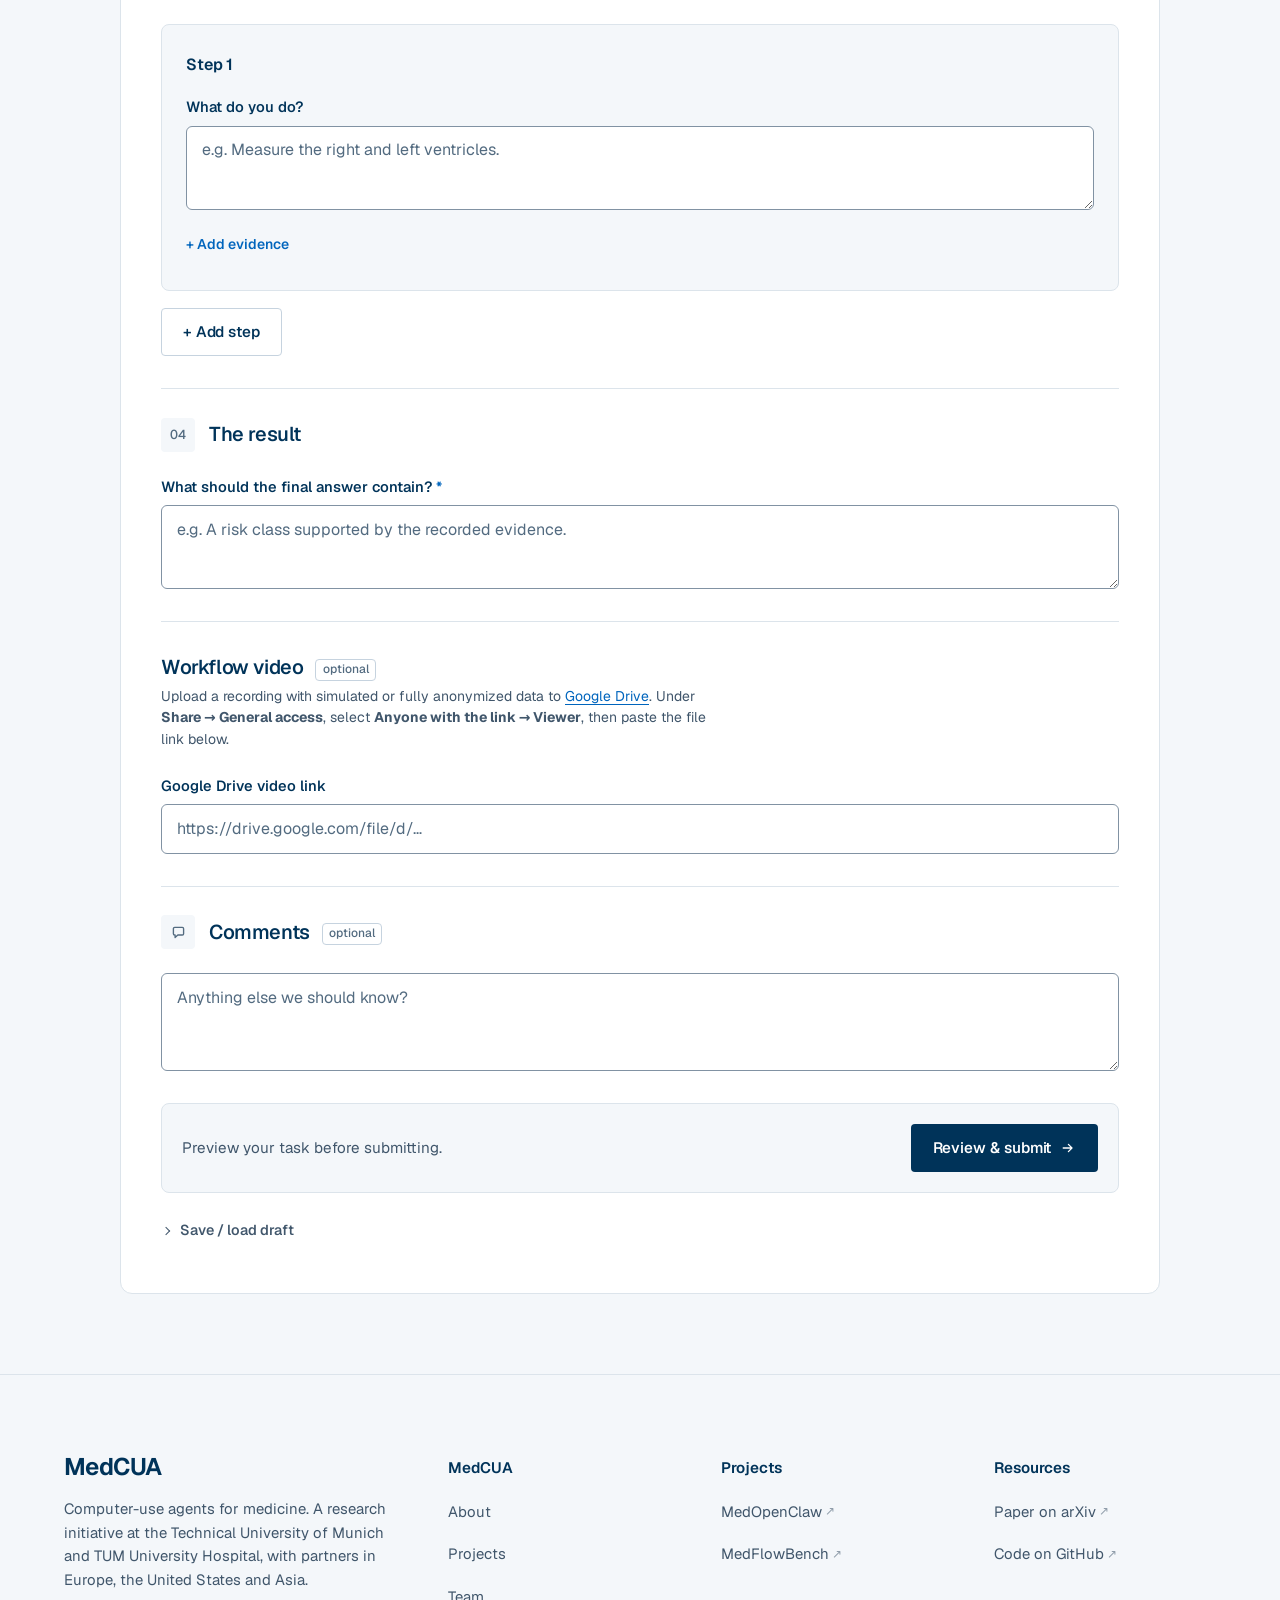
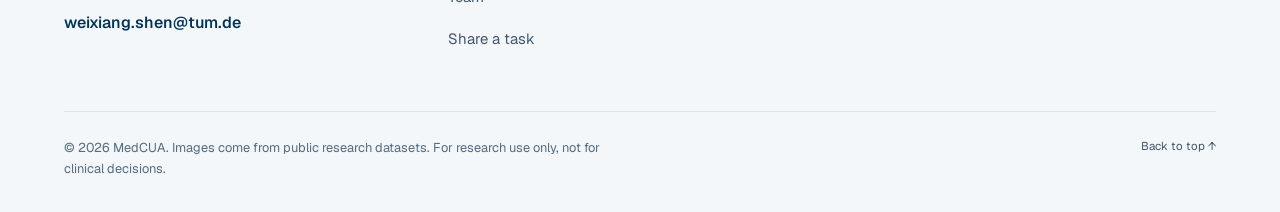
==== commit 31143921: "Match questionnaire appearance to the MedCUA research site" ====
--- a/contribute/index.html
+++ b/contribute/index.html
@@ -21,6 +21,7 @@
   <link rel="preload" href="../assets/fonts/geist.woff2" as="font" type="font/woff2" crossorigin>
   <link rel="stylesheet" href="../site.css?v=9">
   <link rel="stylesheet" href="style.css?v=7">
+  <link rel="stylesheet" href="appearance.css?v=1" media="screen">
   <script>document.documentElement.classList.add('js')</script>
   <script src="../site.js?v=9" defer></script>
 </head>
--- a/site.css
+++ b/site.css
@@ -579,7 +579,7 @@
 .people-copy { display: grid; gap: 1.2rem; align-content: start; justify-items: start; }
 .people-copy .lead { max-width: 46ch; }
 .people-copy .btn { margin-top: .6rem; }
-.avatar-wall { list-style: none; display: grid; grid-template-columns: repeat(5, minmax(0, 1fr)); gap: clamp(.5rem, 1.2vw, .85rem); }
+.avatar-wall { list-style: none; display: grid; grid-template-columns: repeat(6, minmax(0, 1fr)); gap: clamp(.5rem, 1.2vw, .85rem); width: 100%; max-width: 38rem; }
 .avatar-wall li { position: relative; aspect-ratio: 1; border-radius: 16px; overflow: hidden; background: var(--paper-3); box-shadow: 0 0 0 1px rgba(15, 23, 42, .06); }
 .avatar-wall img { width: 100%; height: 100%; object-fit: cover; transition: transform .5s var(--ease); }
 .avatar-wall li:hover img { transform: scale(1.04); }
@@ -800,7 +800,6 @@
   .tasks { grid-template-columns: 1fr; }
   .task:nth-child(n) { grid-column: auto; }
   .steps { grid-template-columns: 1fr; row-gap: 2rem; }
-  .avatar-wall { grid-template-columns: repeat(4, minmax(0, 1fr)); }
   .mini-stats dd { font-size: 1.35rem; }
   .mini-stats div { padding: .9rem .8rem; }
   .hero-program li { font-size: .92rem; }
@@ -810,6 +809,7 @@
 }
 
 @media (max-width: 420px) {
+  .avatar-wall { grid-template-columns: repeat(3, minmax(0, 1fr)); max-width: 20rem; }
   .brand-name { font-size: 1.05rem; }
   .hero-pill-tag { display: none; }
   .logo-row { gap: .75rem 1.4rem; }
--- a/contribute/appearance.css
+++ b/contribute/appearance.css
@@ -0,0 +1,213 @@
+/* Visual layer for the existing questionnaire. Keep fields, generated controls,
+   visibility states, validation, drafts and submission behavior in their original files. */
+body.page-contribute {
+  --ink: #003359;
+  --ink-2: #40566b;
+  --ink-3: #536b80;
+  --navy-950: #002341;
+  --navy-900: #003359;
+  --navy-800: #005293;
+  --blue-700: #005293;
+  --blue-600: #0065bd;
+  --blue-500: #0075d1;
+  --blue-400: #3b91d8;
+  --blue-300: #82b6df;
+  --blue-200: #c2dcf0;
+  --blue-100: #e4eff7;
+  --blue-50: #f4f7fa;
+  --accent-800: #003359;
+  --accent-700: #005293;
+  --accent-600: #0065bd;
+  --accent-500: #0075d1;
+  --accent-200: #c2dcf0;
+  --accent-100: #e4eff7;
+  --accent-50: #f4f7fa;
+  --paper-2: #f4f7fa;
+  --paper-3: #eaf0f5;
+  --line: #dce4eb;
+  --line-2: #c6d3df;
+  --signal: #536b80;
+  --control-line: #8192a3;
+  --field-radius: 6px;
+  --focus-ring: 0 0 0 1px #0065bd;
+  --radius: 8px;
+  --radius-lg: 12px;
+  --radius-xl: 12px;
+  --shadow-sm: none;
+  --shell: 1200px;
+  --gutter: clamp(22px, 5vw, 64px);
+  --header-h: 76px;
+  font-size: 1rem;
+  line-height: 1.65;
+  background: #fff;
+  caret-color: #0065bd;
+}
+
+.page-contribute ::selection { background: #c2dcf0; color: #003359; }
+.page-contribute :focus-visible { outline: 3px solid #0065bd; outline-offset: 4px; }
+.page-contribute a { text-underline-offset: .25em; }
+
+/* The same quiet header and footer as the research pages. */
+.page-contribute .site-header,
+.page-contribute .site-header.is-scrolled {
+  background: #fff;
+  border-bottom: 1px solid var(--line);
+  box-shadow: none;
+  backdrop-filter: none;
+  -webkit-backdrop-filter: none;
+}
+.page-contribute .brand-mark { display: none; }
+.page-contribute .brand-name { font-size: 1.5rem; font-weight: 650; letter-spacing: -.03em; }
+.page-contribute .brand-sub { font-family: var(--font-sans); font-size: .75rem; letter-spacing: 0; text-transform: none; color: var(--ink-3); }
+.page-contribute .nav { gap: .75rem; }
+.page-contribute .nav a { min-height: 44px; padding: .6rem .75rem; border-radius: 4px; }
+.page-contribute .nav a:not(.nav-cta):hover { background: transparent; color: var(--blue-600); }
+.page-contribute .nav .nav-cta { padding: .65rem 1.15rem; background: var(--navy-900); color: #fff; }
+.page-contribute .nav .nav-cta:hover { background: var(--navy-800); }
+.page-contribute .nav-toggle { min-height: 44px; border-radius: 4px; }
+.page-contribute .site-footer { background: var(--paper-2); }
+.page-contribute .footer-col h2 { font-family: var(--font-sans); font-size: .95rem; font-weight: 600; text-transform: none; letter-spacing: 0; color: var(--ink); }
+.page-contribute .footer-col a { display: inline-flex; align-items: center; min-height: 32px; }
+.page-contribute .footer-bottom .to-top { min-height: 44px; font-family: var(--font-sans); letter-spacing: 0; text-transform: none; }
+
+/* Restrained type and flat, clearly differentiated controls. */
+.page-contribute :is(.page-title, .h2) { font-weight: 500; letter-spacing: -.035em; line-height: 1.15; }
+.page-contribute .page-title { font-size: 3.5rem; }
+.page-contribute :is(.page-title, .h2) em { font-family: inherit; font-weight: inherit; font-style: normal; color: inherit; }
+.page-contribute .h2 { font-size: 2.25rem; }
+.page-contribute .h3 { font-size: 1.125rem; font-weight: 600; }
+.page-contribute .lead { font-size: 1.0625rem; line-height: 1.75; }
+.page-contribute .crumbs { font-family: var(--font-sans); font-size: .875rem; text-transform: none; letter-spacing: 0; }
+.page-contribute .eyebrow { font-family: var(--font-sans); font-size: .8125rem; font-weight: 500; letter-spacing: 0; text-transform: none; color: var(--ink-3); }
+.page-contribute :is(.btn, .button) { border-radius: 4px; box-shadow: none; font-weight: 550; }
+.page-contribute .btn-primary { --btn-bg: var(--navy-900); }
+.page-contribute .btn-primary:hover { --btn-bg: var(--navy-800); }
+.page-contribute .btn-ghost { --btn-bg: #fff; --btn-fg: var(--ink); --btn-line: var(--line-2); }
+.page-contribute .btn-ghost:hover { --btn-bg: var(--paper-2); --btn-line: var(--navy-800); }
+.page-contribute .button:not(:disabled):hover { --b-bg: var(--navy-800); transform: none; }
+.page-contribute .button-secondary:not(:disabled):hover { --b-bg: var(--paper-2); --b-line: var(--navy-800); }
+.page-contribute :is(.button-compact, .button-text, .draft-tools summary) { min-height: 44px; }
+.page-contribute :is(.button-text, .draft-tools summary) { border-radius: 4px; }
+.page-contribute :is(.optional, .importance-tag, .chip) { border-radius: 4px; font-family: var(--font-sans); font-size: .75rem; letter-spacing: 0; text-transform: none; }
+.page-contribute .optional { padding: .08rem .4rem; vertical-align: .1em; }
+.page-contribute .importance-tag { font-size: .75rem; font-weight: 500; }
+
+/* Presentation-only spacing is screen-scoped to preserve the existing PDF styles. */
+@media screen {
+  .page-contribute .page-hero { background: #fff; border-bottom: 0; }
+  .page-contribute .page-hero-bg { display: none; }
+  .page-contribute .contribute-hero { --card-pad: 28px; gap: 64px; padding-block: 64px; align-items: center; }
+  .page-contribute .contribute-hero .page-hero-inner { padding: 0; gap: 24px; }
+  .page-contribute .example-bar { background: var(--paper-2); border: 0; border-radius: 12px; box-shadow: none; gap: 16px; }
+  .page-contribute .example-bar-title { font-size: 1.75rem; font-weight: 550; line-height: 1.2; }
+  .page-contribute .example-bar-meta { font-family: var(--font-sans); font-size: .75rem; letter-spacing: 0; }
+  .page-contribute .example-preview-head { font-family: var(--font-sans); font-size: .75rem; letter-spacing: 0; text-transform: none; }
+  .page-contribute .example-preview .e::before { display: none; }
+  .page-contribute .example-preview .n { font-family: var(--font-sans); font-size: .8125rem; font-variant-numeric: tabular-nums; }
+
+  .page-contribute .criteria-section { padding-block: 48px 64px; border-top: 1px solid var(--line); }
+  .page-contribute .criteria-section .section-head { max-width: 800px; margin-bottom: 32px; }
+  .page-contribute .criteria { gap: 28px; }
+  .page-contribute .criterion { padding: 20px 0 0; border: 0; border-top: 1px solid var(--line); border-radius: 0; background: transparent; gap: 10px; }
+  .page-contribute .criterion-top { margin-bottom: 4px; }
+  .page-contribute .criterion-icon { width: 28px; height: 28px; background: transparent; box-shadow: none; border-radius: 0; color: var(--navy-800); }
+  .page-contribute .criterion .num { display: none; }
+  html.js .page-contribute [data-reveal] { opacity: 1; transform: none; transition: none; }
+
+  .page-contribute .form-area { padding-block: 64px 80px; background: var(--paper-2); }
+  .page-contribute .collection-shell { width: min(1040px, 100% - 2 * var(--gutter)); }
+  .page-contribute #task-form { padding: 40px; gap: 32px; border-radius: 12px; box-shadow: none; }
+  .page-contribute .form-intro h2 { font-size: 2rem; font-weight: 500; line-height: 1.2; }
+  .page-contribute .form-intro { align-items: flex-start; }
+  .page-contribute .draft-status { padding: 0; border: 0; border-radius: 0; background: transparent; }
+  .page-contribute .draft-status::before { display: none; }
+  .page-contribute .form-section { padding-top: 32px; }
+  .page-contribute .section-title { gap: 14px; margin-bottom: 24px; }
+  .page-contribute .section-number { border-radius: 4px; box-shadow: none; color: var(--ink-3); font-family: var(--font-sans); font-size: .8125rem; font-weight: 500; font-variant-numeric: tabular-nums; }
+  .page-contribute .section-title h2 { font-size: 1.25rem; font-weight: 550; }
+  .page-contribute .field-stack { gap: 24px; }
+  .page-contribute .field > span { font-weight: 550; }
+  .page-contribute :is(.field, .item-row, .evidence-row) :is(input:not([type="checkbox"], [type="radio"], [type="file"]), textarea, select) { box-shadow: none; }
+  .page-contribute :is(.field, .item-row, .evidence-row) :is(input:not([type="checkbox"], [type="radio"], [type="file"]), textarea, select):focus { border-color: var(--blue-600); outline: 2px solid var(--blue-600); outline-offset: 2px; }
+  .page-contribute :is(.field, .item-row, .evidence-row) :is(input, textarea):user-invalid:focus { outline-color: #b42318; }
+  .page-contribute .choice-list label { min-height: 44px; border-radius: 6px; }
+  .page-contribute .choice-list input[type="checkbox"] { border-radius: 3px; }
+  .page-contribute .setup-grid { column-gap: 24px; }
+  .page-contribute .setup-column { padding: 20px; border-radius: 8px; background: var(--paper-2); }
+  .page-contribute .evidence-guide { padding: 20px; border: 1px solid var(--line); border-radius: 8px; background: var(--paper-2); }
+  .page-contribute .evidence-guide dt { font-family: var(--font-sans); font-size: .8125rem; font-weight: 550; letter-spacing: 0; text-transform: none; color: var(--ink-3); }
+  .page-contribute .evidence-guide dt::before { display: none; }
+  .page-contribute .evidence-guide dd { font-weight: 450; }
+  .page-contribute .step-list { gap: 20px; }
+  .page-contribute .step-card { padding: 24px; border-radius: 8px; background: var(--paper-2); }
+  .page-contribute .step-header h3 { font-family: var(--font-sans); font-size: 1rem; font-weight: 600; letter-spacing: -.01em; text-transform: none; color: var(--ink); }
+  .page-contribute .step-header h3::before { display: none; }
+  .page-contribute .step-actions { gap: 8px; }
+  .page-contribute .step-actions .button-text:is([data-action="move-up"], [data-action="move-down"]) { width: 44px; height: 44px; min-height: 44px; border-radius: 4px; }
+  .page-contribute .step-actions [data-action="remove-step"] { min-height: 44px; }
+  .page-contribute .step-context .choice-list label { min-height: 44px; }
+  .page-contribute .evidence-row { grid-template-columns: minmax(0, 1fr) 10rem auto; gap: 16px; border-top-style: solid; }
+  .page-contribute .evidence-row .field:first-child > span::before { display: none; }
+  .page-contribute .form-finish { padding: 20px; border: 1px solid var(--line); border-radius: 8px; background: var(--paper-2); }
+  .page-contribute :is(.form-alert, .submission-result, #form-status, #send-status) { border-radius: 6px; }
+
+  .page-contribute :is(#review-dialog, #example-dialog, .confirm-dialog) { border-radius: 12px; box-shadow: 0 24px 80px -24px #00335940; }
+  .page-contribute :is(#review-dialog, #example-dialog, .confirm-dialog)::backdrop { background: #00234150; backdrop-filter: none; -webkit-backdrop-filter: none; }
+  .page-contribute .close-dialog { width: 44px; height: 44px; min-height: 44px; border-radius: 4px; }
+  .page-contribute .example-dialog-heading { background: #fff; backdrop-filter: none; -webkit-backdrop-filter: none; }
+  .page-contribute .review-heading h2 { font-weight: 500; line-height: 1.2; }
+  .page-contribute :is(.example-details, .example-table-wrap, .example-result, .example-step),
+  .page-contribute #review-content :is(dl, .review-contributor, .review-steps > li) { border-radius: 8px; }
+  .page-contribute .example-guidance { border: 1px solid var(--line); border-radius: 8px; background: var(--paper-2); }
+  .page-contribute .example-result { background: var(--paper-2); border-color: var(--line); }
+  .page-contribute :is(.example-details dt, .example-result h3, .example-table thead th),
+  .page-contribute #review-content dt { font-family: var(--font-sans); font-size: .8125rem; font-weight: 550; letter-spacing: 0; text-transform: none; color: var(--ink-2); }
+  .page-contribute .example-step-context { font-family: var(--font-sans); font-size: .8125rem; letter-spacing: 0; }
+  .page-contribute .example-step li,
+  .page-contribute #review-content .review-steps li ul { border-top-style: solid; }
+}
+
+@media screen and (max-width: 1060px) {
+  .page-contribute .contribute-hero { gap: 36px; }
+  .page-contribute .collection-shell { width: min(var(--shell), 100% - 2 * var(--gutter)); }
+}
+@media screen and (max-width: 960px) {
+  .page-contribute .contribute-hero { grid-template-columns: 1fr; padding-block: 48px; }
+  .page-contribute .contribute-hero .page-hero-inner { max-width: 660px; }
+  .page-contribute .example-bar { max-width: none; }
+  .page-contribute .example-bar-copy { max-width: 65ch; }
+}
+@media screen and (max-width: 780px) {
+  .page-contribute #task-form { padding: 28px; }
+  .page-contribute .evidence-row { grid-template-columns: minmax(0, 1fr) auto; }
+  .page-contribute .evidence-row > .field:first-child { grid-column: 1 / -1; }
+  .page-contribute .example-dialog-heading h2 { font-size: 1.0625rem; }
+}
+@media screen and (max-width: 640px) {
+  .page-contribute { --gutter: 22px; }
+  .page-contribute .page-title { font-size: 2.5rem; }
+  .page-contribute .h2 { font-size: 1.875rem; }
+  .page-contribute .contribute-hero { --card-pad: 22px; padding-block: 36px 40px; gap: 32px; }
+  .page-contribute .contribute-hero .page-hero-inner { gap: 20px; }
+  .page-contribute .hero-cta { align-items: flex-start; flex-direction: column; gap: 14px; width: 100%; }
+  .page-contribute .hero-cta .btn { width: 100%; }
+  .page-contribute .example-bar-title { font-size: 1.5rem; }
+  .page-contribute .criteria-section { padding-block: 36px 40px; }
+  .page-contribute .criteria { gap: 20px; }
+  .page-contribute .criterion { grid-template-columns: 28px minmax(0, 1fr); padding: 20px 0 0; gap: 8px 14px; }
+  .page-contribute .form-area { padding-block: 36px 48px; }
+  .page-contribute .form-area .collection-shell { width: 100%; }
+  .page-contribute #task-form { padding: 28px 22px; border-inline: 0; border-radius: 0; }
+  .page-contribute .form-intro h2 { font-size: 1.75rem; }
+  .page-contribute .section-title { gap: 10px; }
+  .page-contribute .setup-column { padding: 16px; }
+  .page-contribute .evidence-guide { padding: 16px; }
+  .page-contribute .step-card { padding: 16px; }
+  .page-contribute .step-header { flex-wrap: wrap; gap: 8px; }
+  .page-contribute .step-actions { margin-left: auto; }
+  .page-contribute .data-availability .choice-list label { border-radius: 6px; }
+  .page-contribute .form-finish { padding: 16px; }
+  .page-contribute #review-dialog { padding: 20px 16px; }
+  .page-contribute .example-dialog-heading { padding-inline: 16px; }
+  .page-contribute .example-dialog-body { padding-inline: 16px; }
+}
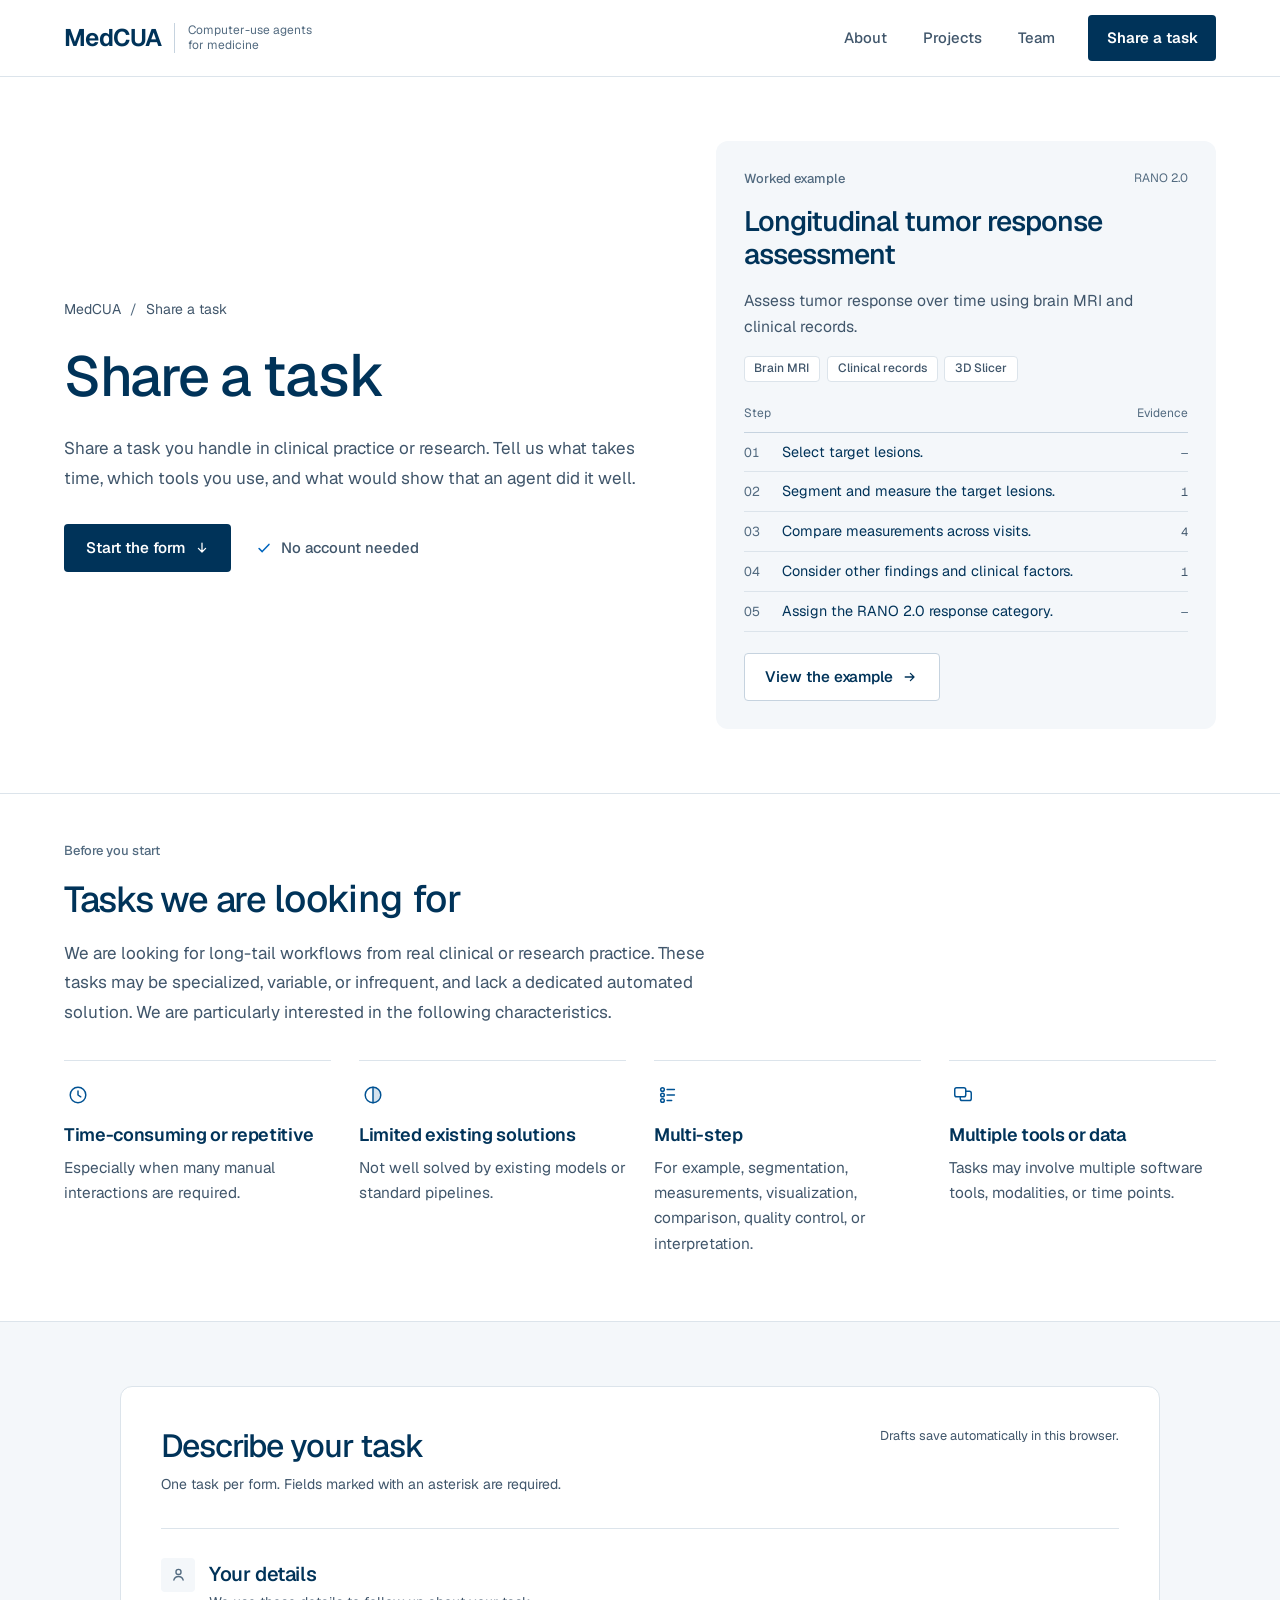
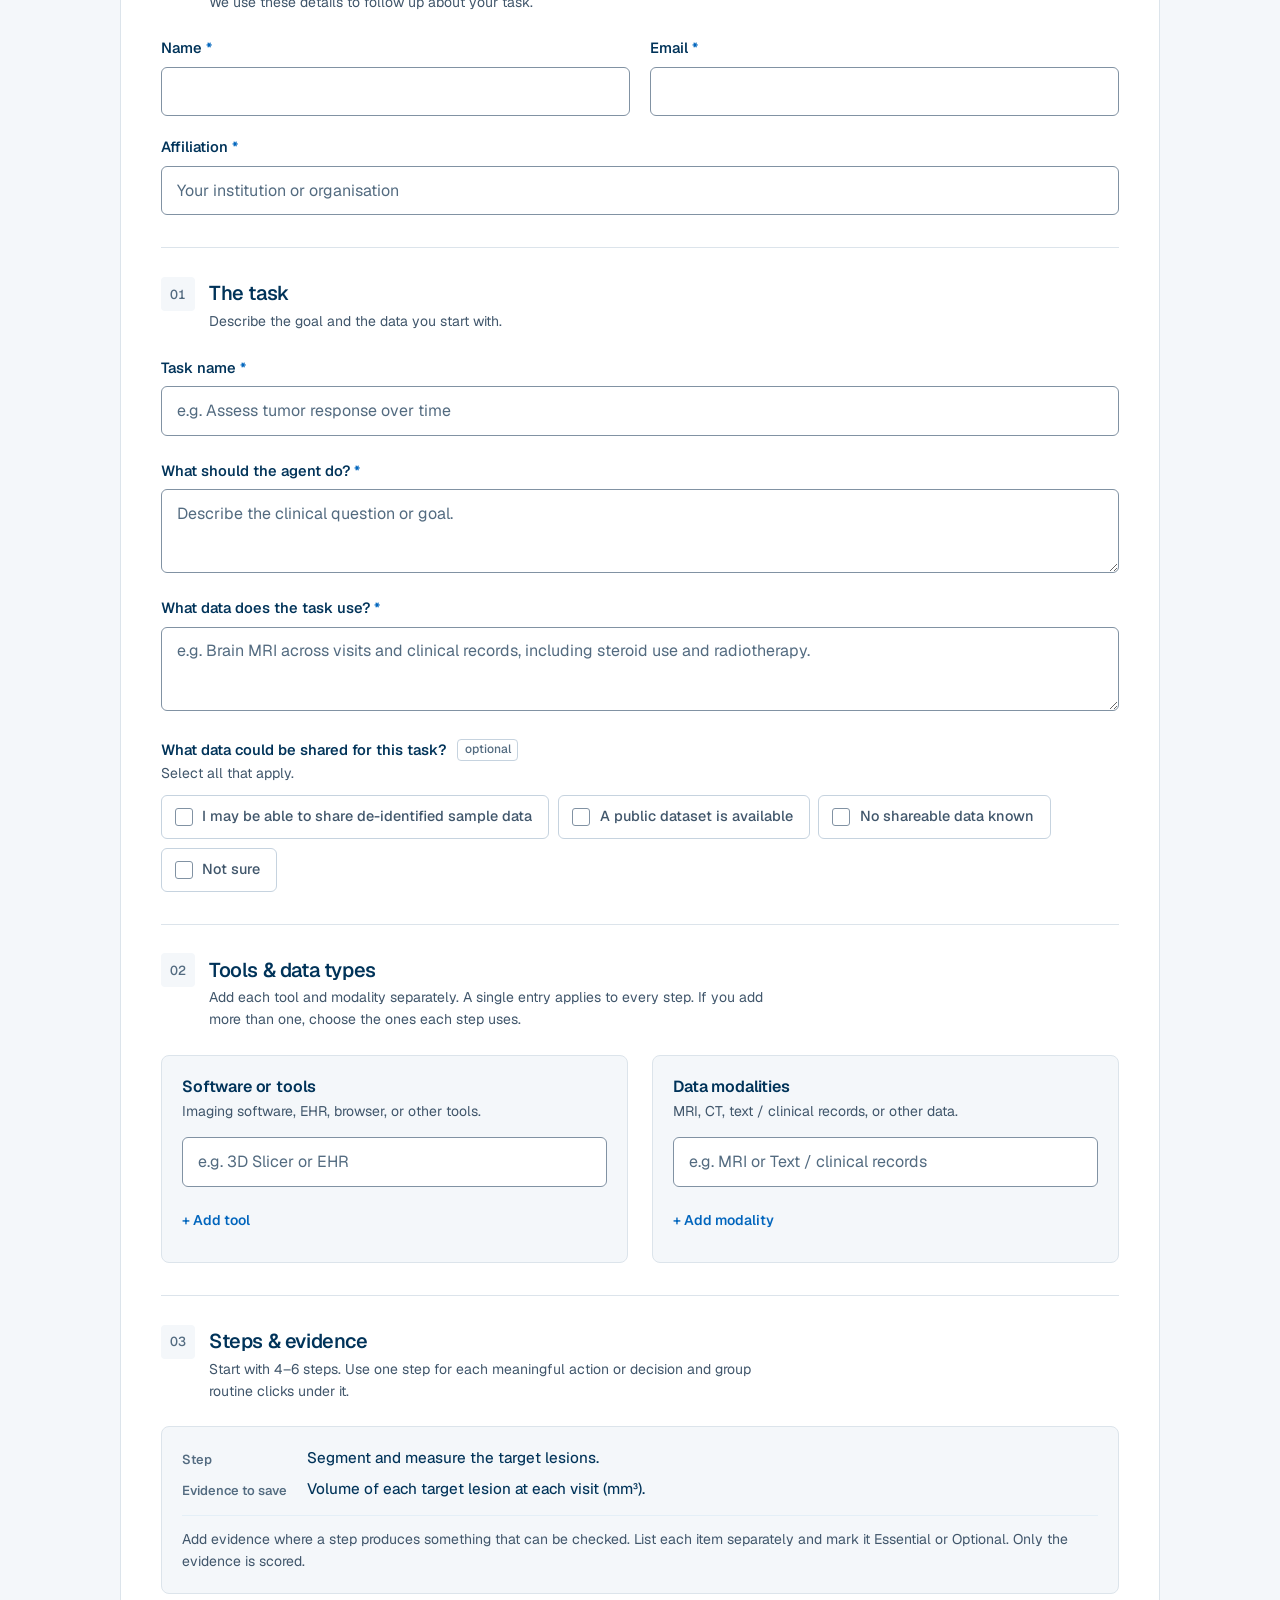
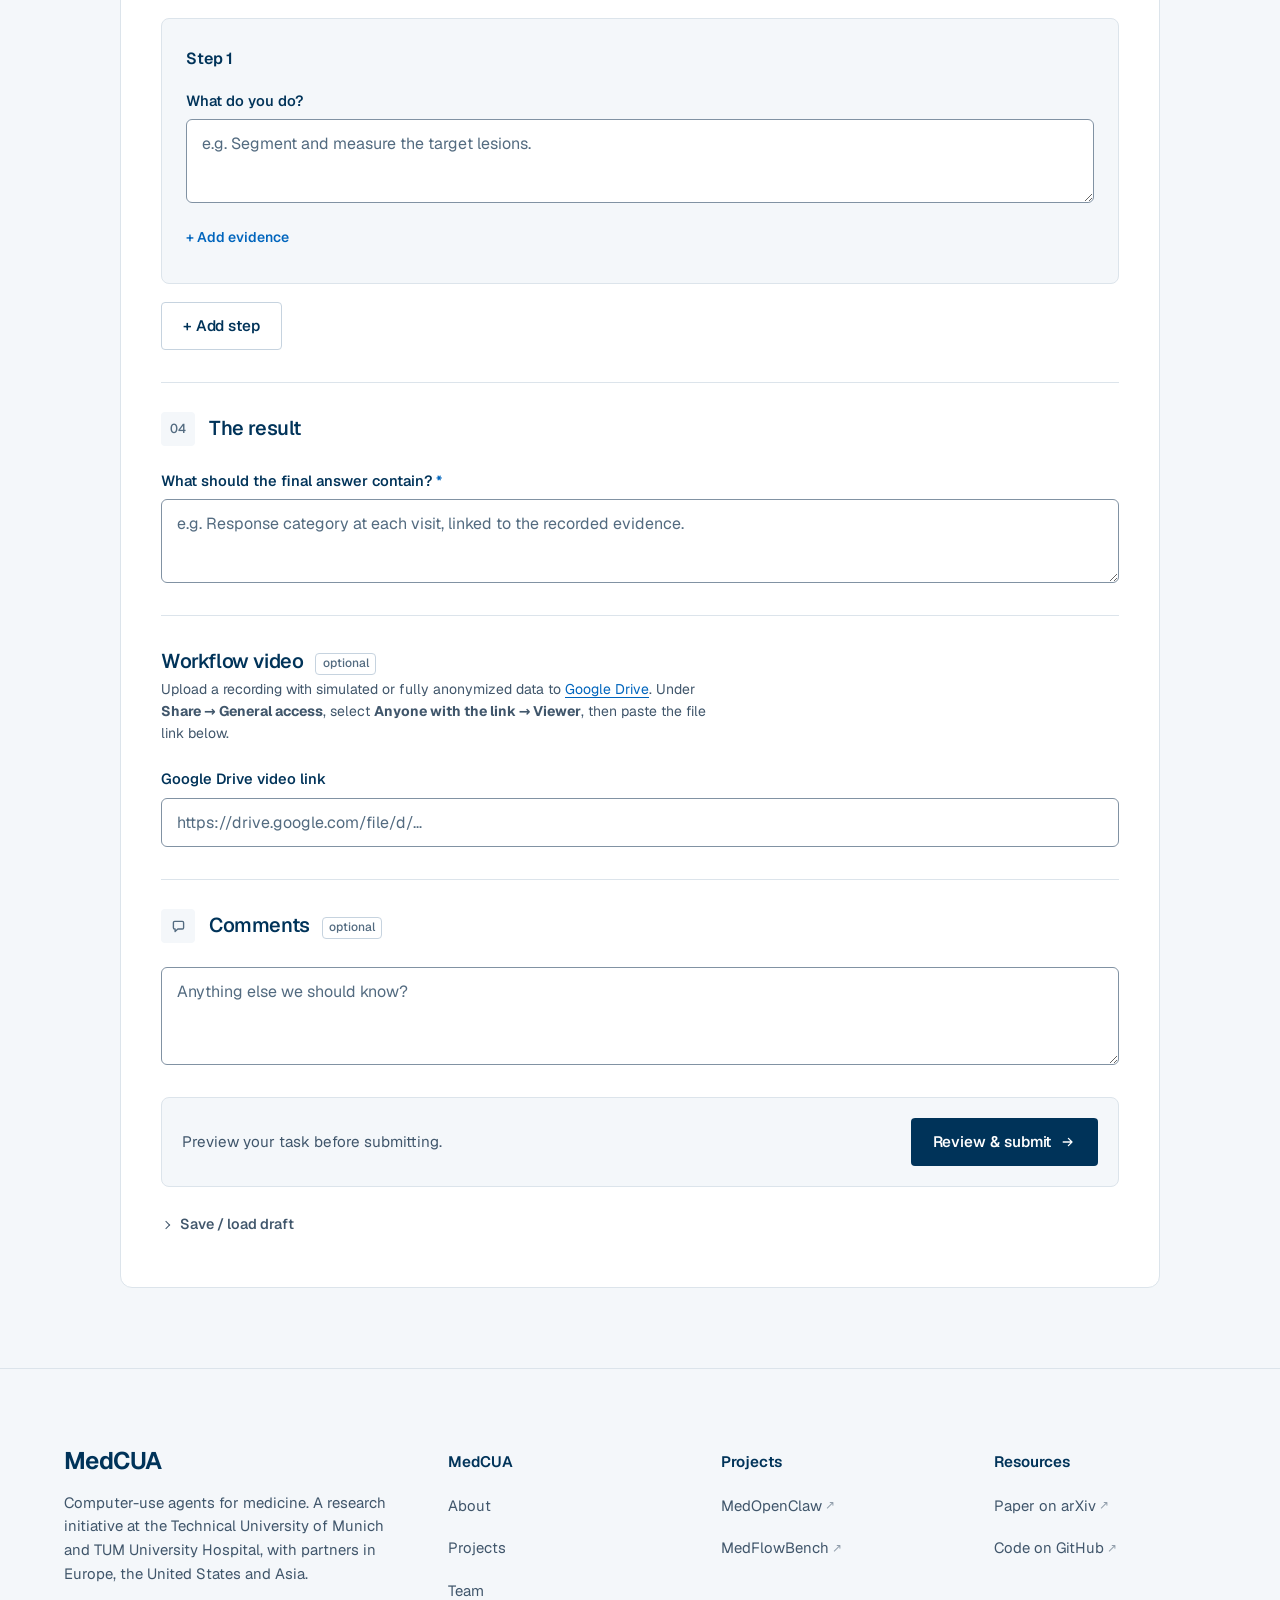
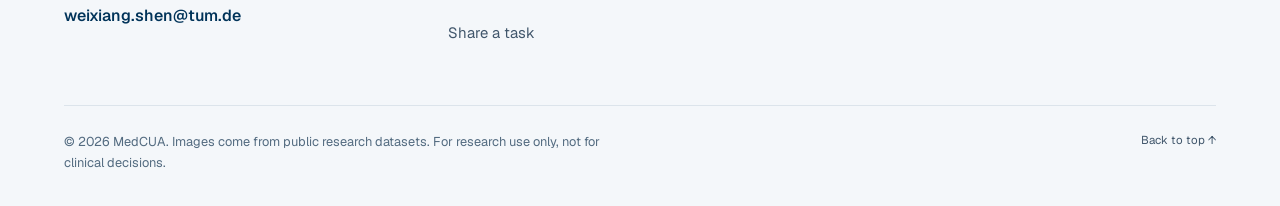
==== commit c6ccd5e4: "Restore the RANO 2.0 questionnaire example" ====
--- a/contribute/index.html
+++ b/contribute/index.html
@@ -63,23 +63,22 @@
         <aside class="example-bar" aria-labelledby="worked-example-heading">
           <div class="example-bar-head">
             <p class="eyebrow">Worked example</p>
-            <p class="example-bar-meta">ESC 2019</p>
-          </div>
-          <h2 id="worked-example-heading" class="example-bar-title">Pulmonary embolism</h2>
-          <p class="example-bar-copy">Risk stratification from CTPA and clinical records, with the evidence recorded at each step.</p>
-          <ul class="tag-row" aria-label="Data and tools"><li class="chip">CTPA</li><li class="chip">Clinical records</li><li class="chip">3D Slicer</li></ul>
+            <p class="example-bar-meta">RANO 2.0</p>
+          </div>
+          <h2 id="worked-example-heading" class="example-bar-title">Longitudinal tumor response assessment</h2>
+          <p class="example-bar-copy">Assess tumor response over time using brain MRI and clinical records.</p>
+          <ul class="tag-row" aria-label="Data and tools"><li class="chip">Brain MRI</li><li class="chip">Clinical records</li><li class="chip">3D Slicer</li></ul>
           <div class="example-preview">
             <p class="example-preview-head" aria-hidden="true"><span>Step</span><span>Evidence</span></p>
             <ol aria-label="Steps in the worked example">
-              <li><span class="n" aria-hidden="true">01</span><span class="t">Open the CTPA and locate the clots.</span><span class="e"><span class="sr-only">Evidence items:</span> 1</span></li>
-              <li><span class="n" aria-hidden="true">02</span><span class="t">Adjust the views to a four-chamber plane.</span><span class="e is-none"><span class="sr-only">Evidence items: none</span><span aria-hidden="true">—</span></span></li>
-              <li><span class="n" aria-hidden="true">03</span><span class="t">Measure the right and left ventricles.</span><span class="e"><span class="sr-only">Evidence items:</span> 2</span></li>
-              <li><span class="n" aria-hidden="true">04</span><span class="t">Check hemodynamic status and troponin.</span><span class="e"><span class="sr-only">Evidence items:</span> 2</span></li>
-              <li><span class="n" aria-hidden="true">05</span><span class="t">Calculate the sPESI.</span><span class="e"><span class="sr-only">Evidence items:</span> 2</span></li>
-              <li><span class="n" aria-hidden="true">06</span><span class="t">Assign the ESC 2019 risk class.</span><span class="e is-none"><span class="sr-only">Evidence items: none</span><span aria-hidden="true">—</span></span></li>
+              <li><span class="n" aria-hidden="true">01</span><span class="t">Select target lesions.</span><span class="e is-none"><span class="sr-only">Evidence items: none</span><span aria-hidden="true">—</span></span></li>
+              <li><span class="n" aria-hidden="true">02</span><span class="t">Segment and measure the target lesions.</span><span class="e"><span class="sr-only">Evidence items:</span> 1</span></li>
+              <li><span class="n" aria-hidden="true">03</span><span class="t">Compare measurements across visits.</span><span class="e"><span class="sr-only">Evidence items:</span> 4</span></li>
+              <li><span class="n" aria-hidden="true">04</span><span class="t">Consider other findings and clinical factors.</span><span class="e"><span class="sr-only">Evidence items:</span> 1</span></li>
+              <li><span class="n" aria-hidden="true">05</span><span class="t">Assign the RANO 2.0 response category.</span><span class="e is-none"><span class="sr-only">Evidence items: none</span><span aria-hidden="true">—</span></span></li>
             </ol>
           </div>
-          <button class="btn btn-ghost example-open" type="button" data-example="pulmonaryEmbolism" aria-haspopup="dialog" aria-controls="example-dialog">View the example <svg viewBox="0 0 20 20" fill="none" stroke="currentColor" stroke-width="1.6" stroke-linecap="round" stroke-linejoin="round" aria-hidden="true"><path d="M4 10h11M10.5 5.5 15 10l-4.5 4.5"/></svg></button>
+          <button class="btn btn-ghost example-open" type="button" data-example="ranoTumorAssessment" aria-haspopup="dialog" aria-controls="example-dialog">View the example <svg viewBox="0 0 20 20" fill="none" stroke="currentColor" stroke-width="1.6" stroke-linecap="round" stroke-linejoin="round" aria-hidden="true"><path d="M4 10h11M10.5 5.5 15 10l-4.5 4.5"/></svg></button>
           <p id="example-status" class="small status-message" role="status"></p>
         </aside>
       </div>
@@ -157,9 +156,9 @@
           <section class="form-section" aria-labelledby="task-heading">
             <div class="section-title"><span class="section-number" aria-hidden="true">01</span><div><h2 id="task-heading">The task</h2><p class="small muted">Describe the goal and the data you start with.</p></div></div>
             <div class="field-stack">
-              <label class="field"><span>Task name <span class="required-marker" aria-hidden="true">*</span></span><input name="taskName" required autocomplete="off" placeholder="e.g. Stratify pulmonary embolism risk"></label>
+              <label class="field"><span>Task name <span class="required-marker" aria-hidden="true">*</span></span><input name="taskName" required autocomplete="off" placeholder="e.g. Assess tumor response over time"></label>
               <label class="field"><span>What should the agent do? <span class="required-marker" aria-hidden="true">*</span></span><textarea name="goal" required rows="2" placeholder="Describe the clinical question or goal."></textarea></label>
-              <label class="field"><span>What data does the task use? <span class="required-marker" aria-hidden="true">*</span></span><textarea name="dataDescription" required rows="2" placeholder="e.g. CTPA and clinical records, including vital signs and troponin."></textarea></label>
+              <label class="field"><span>What data does the task use? <span class="required-marker" aria-hidden="true">*</span></span><textarea name="dataDescription" required rows="2" placeholder="e.g. Brain MRI across visits and clinical records, including steroid use and radiotherapy."></textarea></label>
               <fieldset class="data-availability" aria-describedby="data-availability-hint">
                 <legend>What data could be shared for this task? <span class="optional">optional</span></legend>
                 <p id="data-availability-hint" class="small muted">Select all that apply.</p>
@@ -181,7 +180,7 @@
           <section class="form-section" aria-labelledby="steps-heading">
             <div class="section-title"><span class="section-number" aria-hidden="true">03</span><div><h2 id="steps-heading">Steps &amp; evidence</h2><p class="small muted">Start with 4–6 steps. Use one step for each meaningful action or decision and group routine clicks under it.</p></div></div>
             <div class="evidence-guide">
-              <dl><dt>Step</dt><dd>Measure the right and left ventricles.</dd><dt>Evidence to save</dt><dd>RV and LV diameters (mm), with series and slice.</dd></dl>
+              <dl><dt>Step</dt><dd>Segment and measure the target lesions.</dd><dt>Evidence to save</dt><dd>Volume of each target lesion at each visit (mm³).</dd></dl>
               <p class="small muted">Add evidence where a step produces something that can be checked. List each item separately and mark it Essential or Optional. Only the evidence is scored.</p>
             </div>
             <div id="steps-list" class="step-list"></div>
@@ -191,7 +190,7 @@
           <section class="form-section" aria-labelledby="result-heading">
             <div class="section-title"><span class="section-number" aria-hidden="true">04</span><div><h2 id="result-heading">The result</h2></div></div>
             <div class="field-stack">
-              <label class="field"><span>What should the final answer contain? <span class="required-marker" aria-hidden="true">*</span></span><textarea name="expectedResult" required rows="2" placeholder="e.g. A risk class supported by the recorded evidence."></textarea></label>
+              <label class="field"><span>What should the final answer contain? <span class="required-marker" aria-hidden="true">*</span></span><textarea name="expectedResult" required rows="2" placeholder="e.g. Response category at each visit, linked to the recorded evidence."></textarea></label>
             </div>
           </section>
 
@@ -265,6 +264,6 @@
       <a class="to-top" href="#main">Back to top <span aria-hidden="true">↑</span></a>
     </div>
   </footer>
-  <script type="module" src="./form.js?v=6"></script>
+  <script type="module" src="./form.js?v=7"></script>
 </body>
 </html>
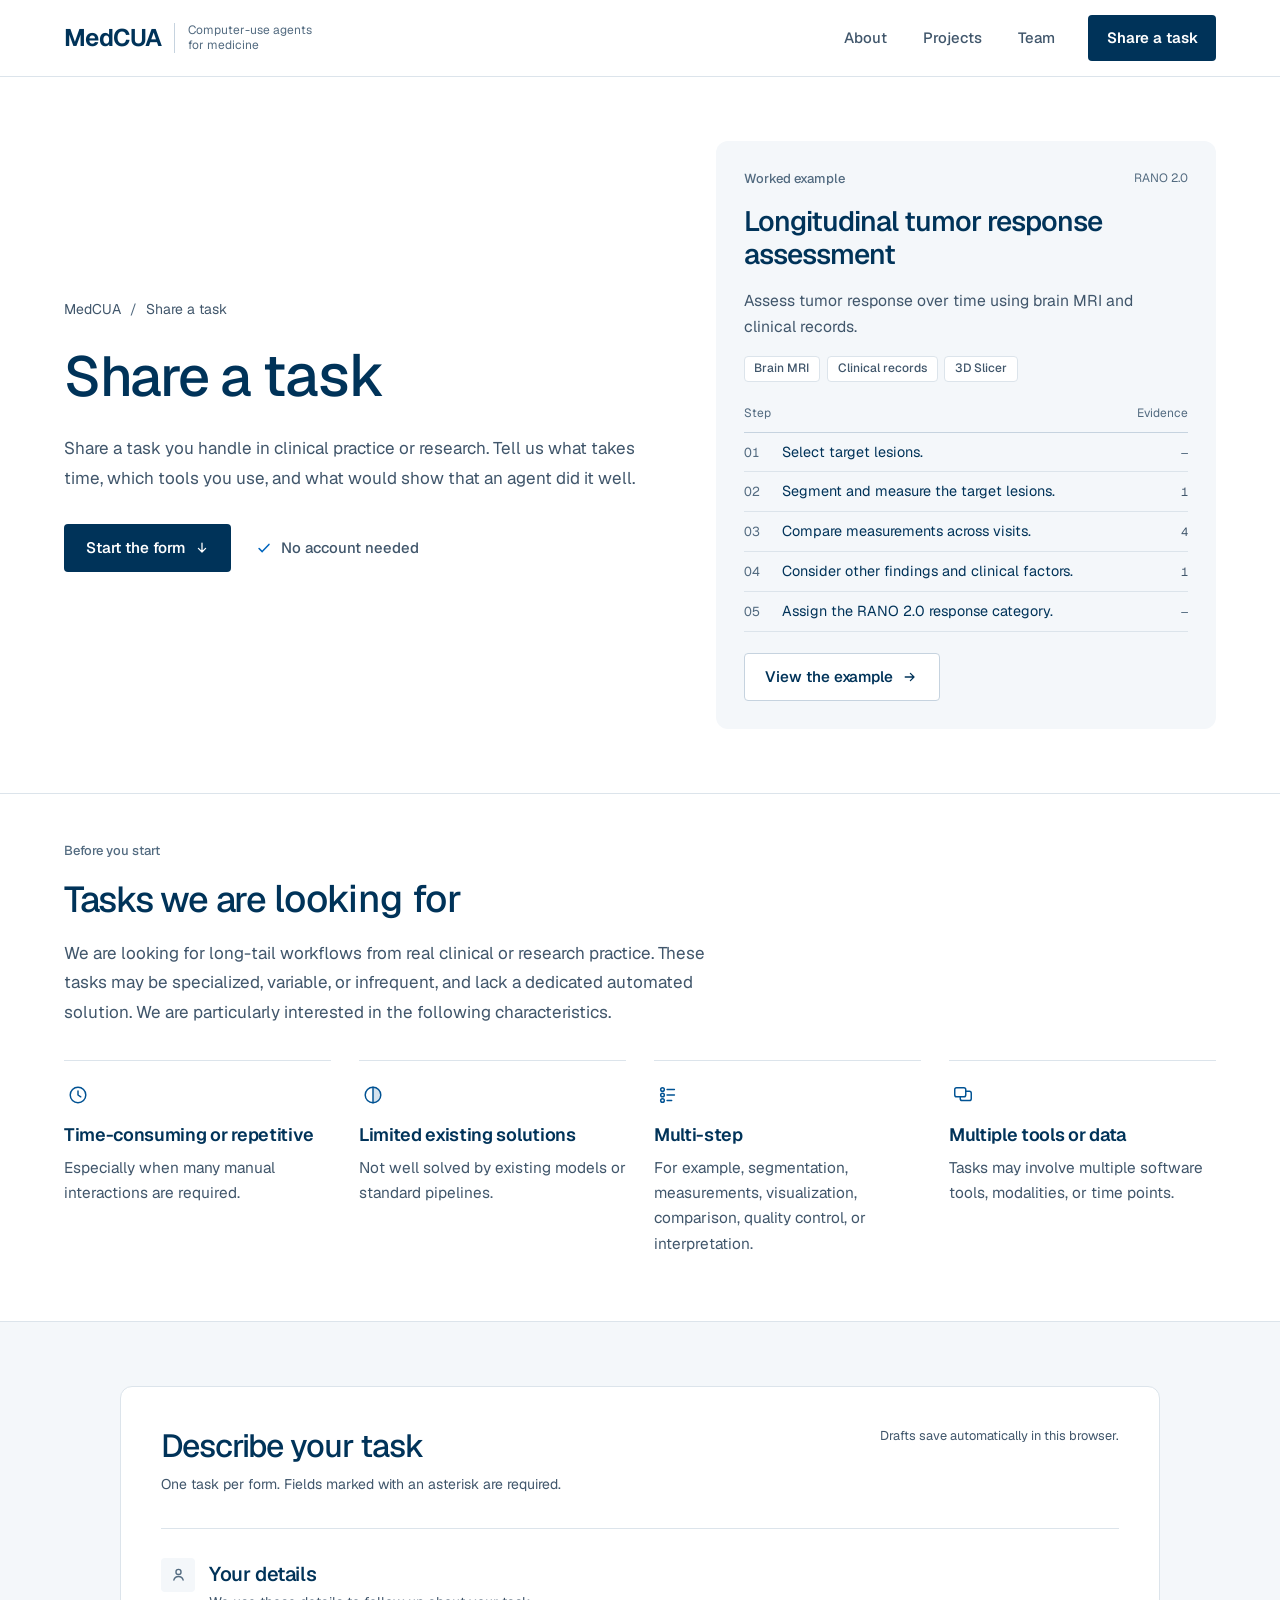
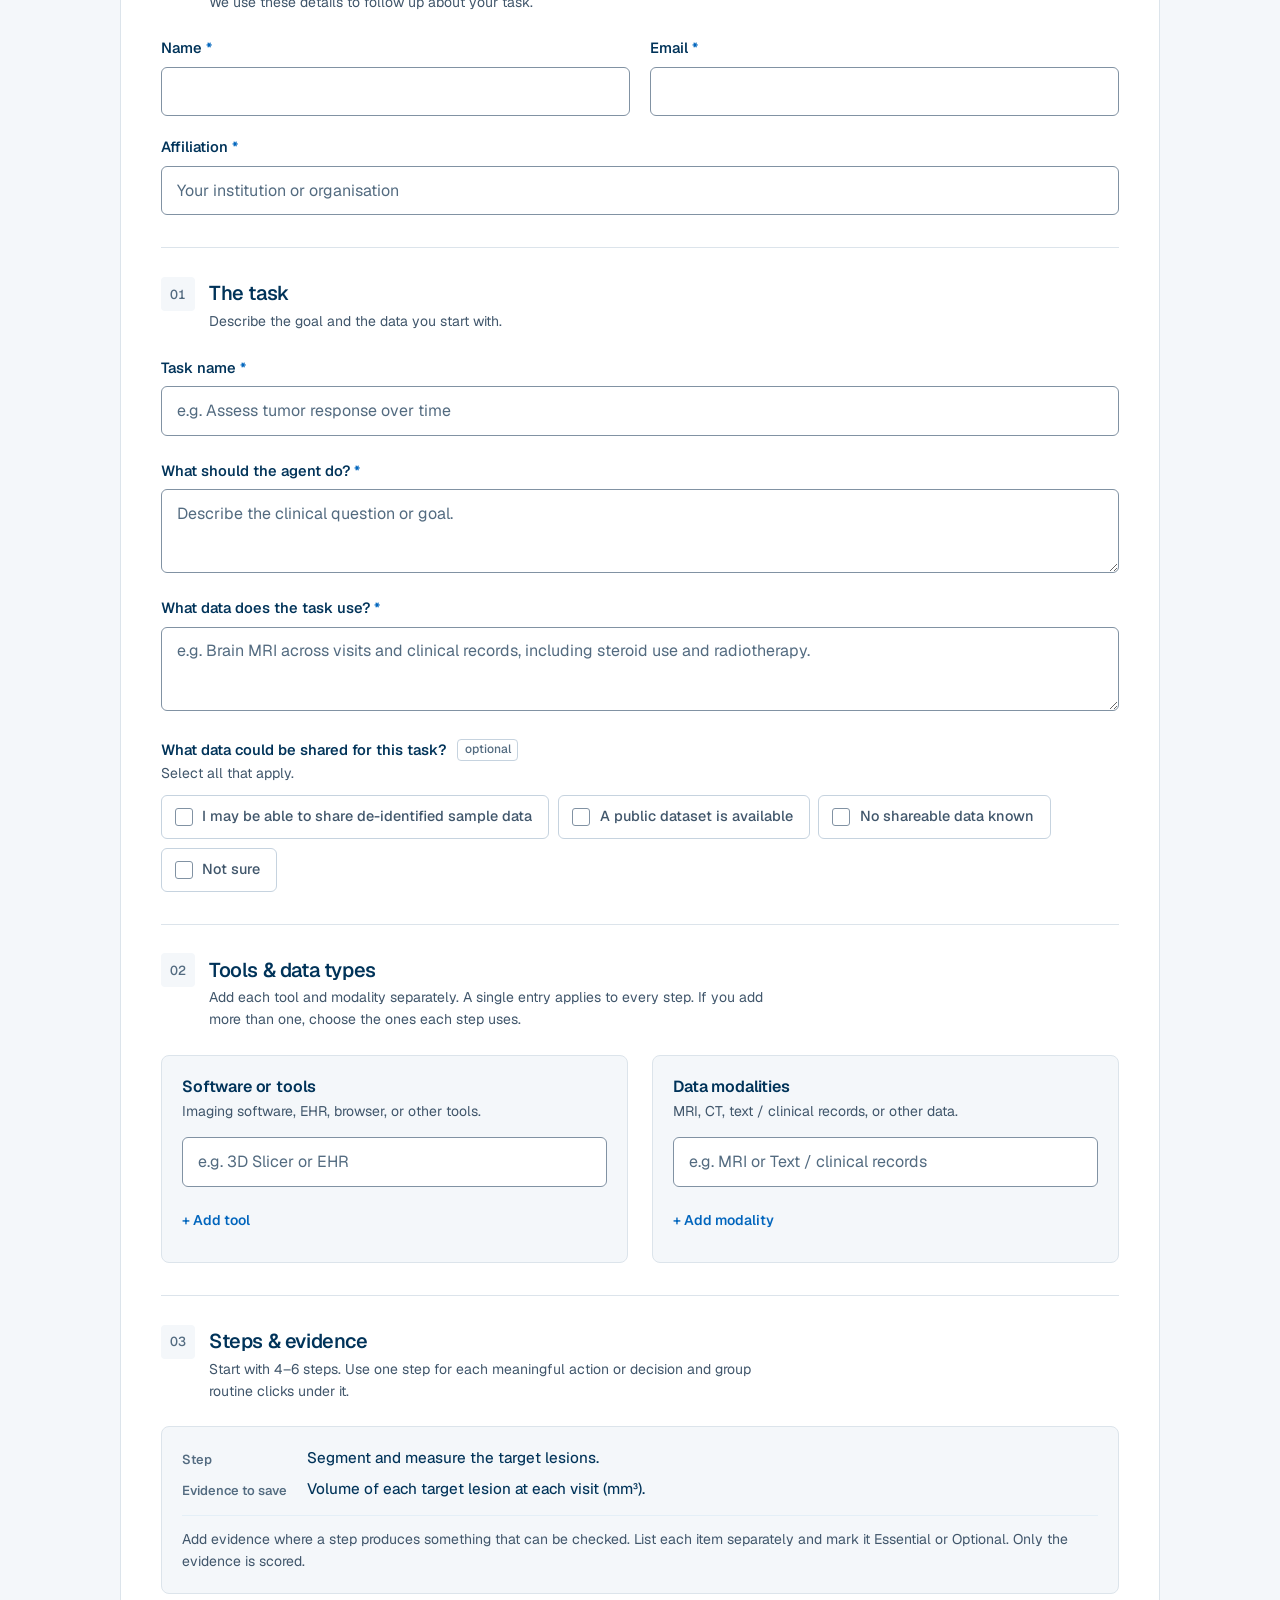
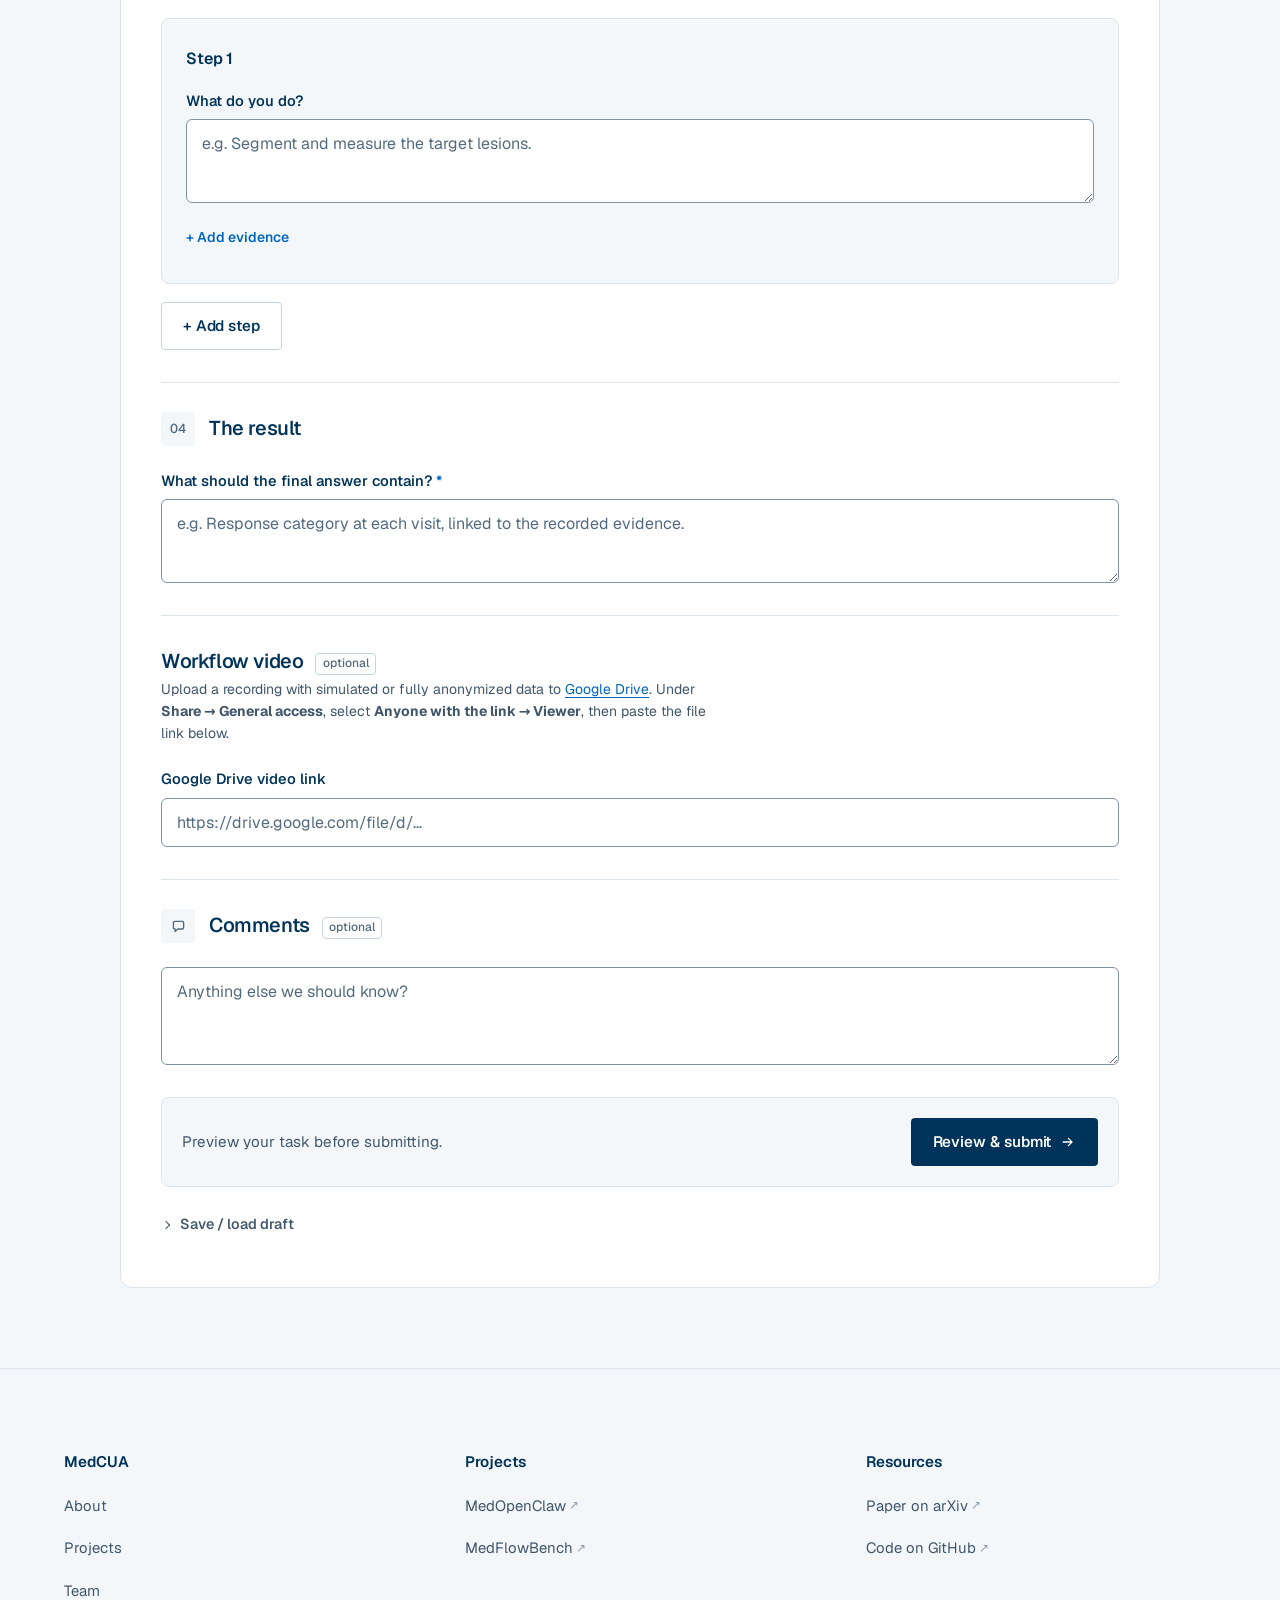
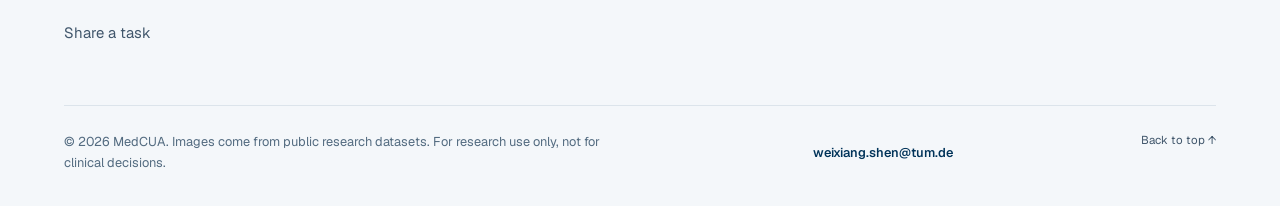
==== commit 83b79cd5: "Simplify MedCUA headings and update team affiliations" ====
--- a/contribute/index.html
+++ b/contribute/index.html
@@ -19,7 +19,7 @@
   <link rel="icon" href="../assets/mark.svg" type="image/svg+xml">
   <link rel="apple-touch-icon" href="../assets/apple-touch-icon.png">
   <link rel="preload" href="../assets/fonts/geist.woff2" as="font" type="font/woff2" crossorigin>
-  <link rel="stylesheet" href="../site.css?v=9">
+  <link rel="stylesheet" href="../site.css?v=13">
   <link rel="stylesheet" href="style.css?v=7">
   <link rel="stylesheet" href="appearance.css?v=1" media="screen">
   <script>document.documentElement.classList.add('js')</script>
@@ -230,11 +230,6 @@
 
   <footer class="site-footer">
     <div class="shell footer-top">
-      <div class="footer-brand">
-        <a class="brand" href="../" aria-label="MedCUA home"><img class="brand-mark" src="../assets/mark.svg" width="30" height="30" alt=""><span class="brand-name">MedCUA</span></a>
-        <p>Computer-use agents for medicine. A research initiative at the Technical University of Munich and TUM University Hospital, with partners in Europe, the United States and Asia.</p>
-        <a class="footer-mail" href="mailto:weixiang.shen@tum.de">weixiang.shen@tum.de</a>
-      </div>
       <nav class="footer-col" aria-labelledby="f-initiative">
         <h2 id="f-initiative">MedCUA</h2>
         <ul>
@@ -261,6 +256,7 @@
     </div>
     <div class="shell footer-bottom">
       <p>© <span data-year>2026</span> MedCUA. Images come from public research datasets. For research use only, not for clinical decisions.</p>
+      <a class="footer-mail" href="mailto:weixiang.shen@tum.de">weixiang.shen@tum.de</a>
       <a class="to-top" href="#main">Back to top <span aria-hidden="true">↑</span></a>
     </div>
   </footer>
--- a/site.css
+++ b/site.css
@@ -697,9 +697,7 @@
 
 /* ---------- Footer ---------- */
 .site-footer { background: var(--paper-2); color: var(--ink-2); border-top: 1px solid var(--line); }
-.footer-top { display: grid; grid-template-columns: minmax(0, 1.5fr) repeat(3, minmax(0, 1fr)); gap: clamp(2rem, 4vw, 3.5rem); padding-block: clamp(3.5rem, 7vw, 5rem) clamp(2.5rem, 5vw, 3.5rem); }
-.footer-brand { display: grid; gap: 1.1rem; align-content: start; justify-items: start; max-width: 360px; }
-.footer-brand p { font-size: .93rem; line-height: 1.6; }
+.footer-top { display: grid; grid-template-columns: repeat(3, minmax(0, 1fr)); gap: clamp(2rem, 4vw, 3.5rem); padding-block: clamp(3.5rem, 7vw, 5rem) clamp(2.5rem, 5vw, 3.5rem); }
 .footer-mail { color: var(--navy-900); text-decoration: none; font-weight: 560; }
 .footer-mail:hover { color: var(--blue-600); }
 .footer-col h2 { font-family: var(--font-mono); font-size: .68rem; font-weight: 500; letter-spacing: .16em; text-transform: uppercase; color: var(--ink-3); margin-bottom: 1rem; }
@@ -736,8 +734,6 @@
   .about-grid { grid-template-columns: 1fr; gap: 1.25rem; }
   .roadmap { grid-template-columns: repeat(2, minmax(0, 1fr)); row-gap: 2.75rem; }
   .roadmap::before { display: none; }
-  .footer-top { grid-template-columns: repeat(3, minmax(0, 1fr)); }
-  .footer-brand { grid-column: 1 / -1; max-width: 520px; }
   .rail-item { width: clamp(240px, 34vw, 380px); margin-inline: calc(clamp(240px, 34vw, 380px) * -.22); }
 }
 
